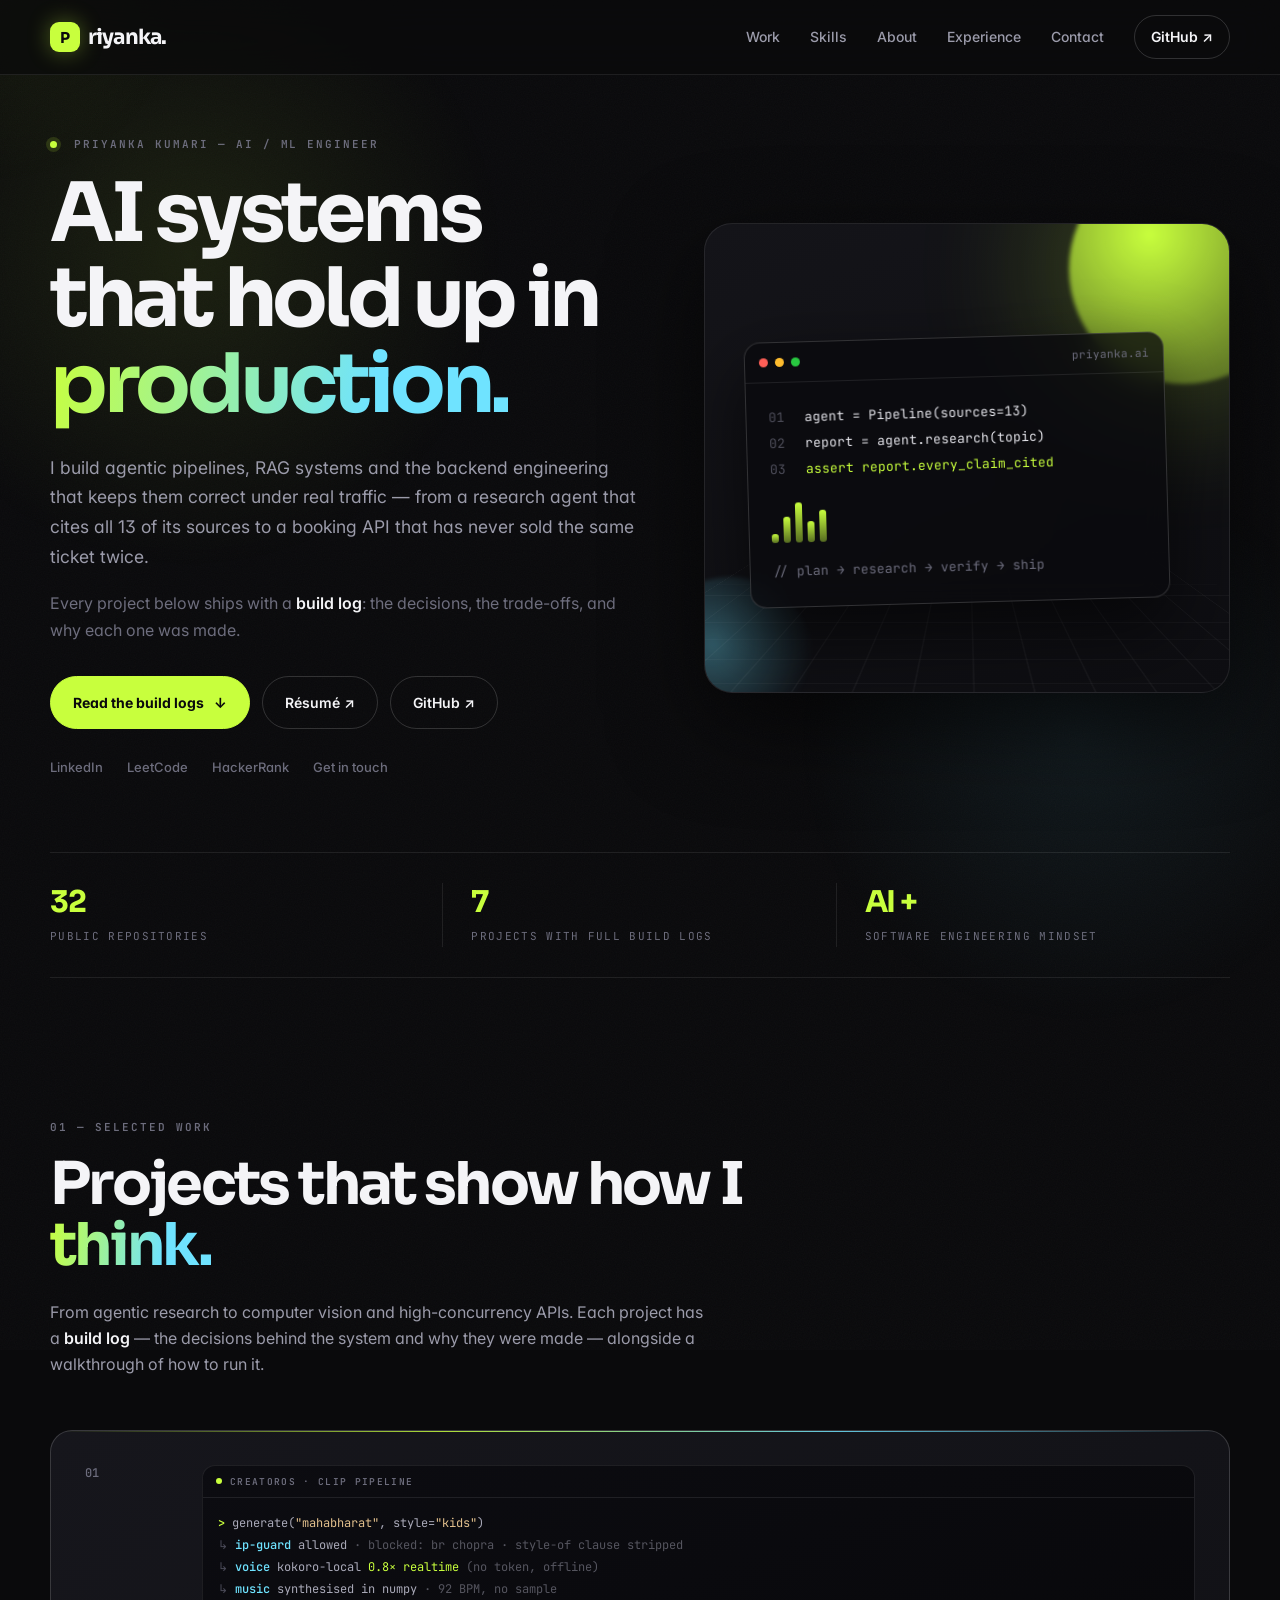
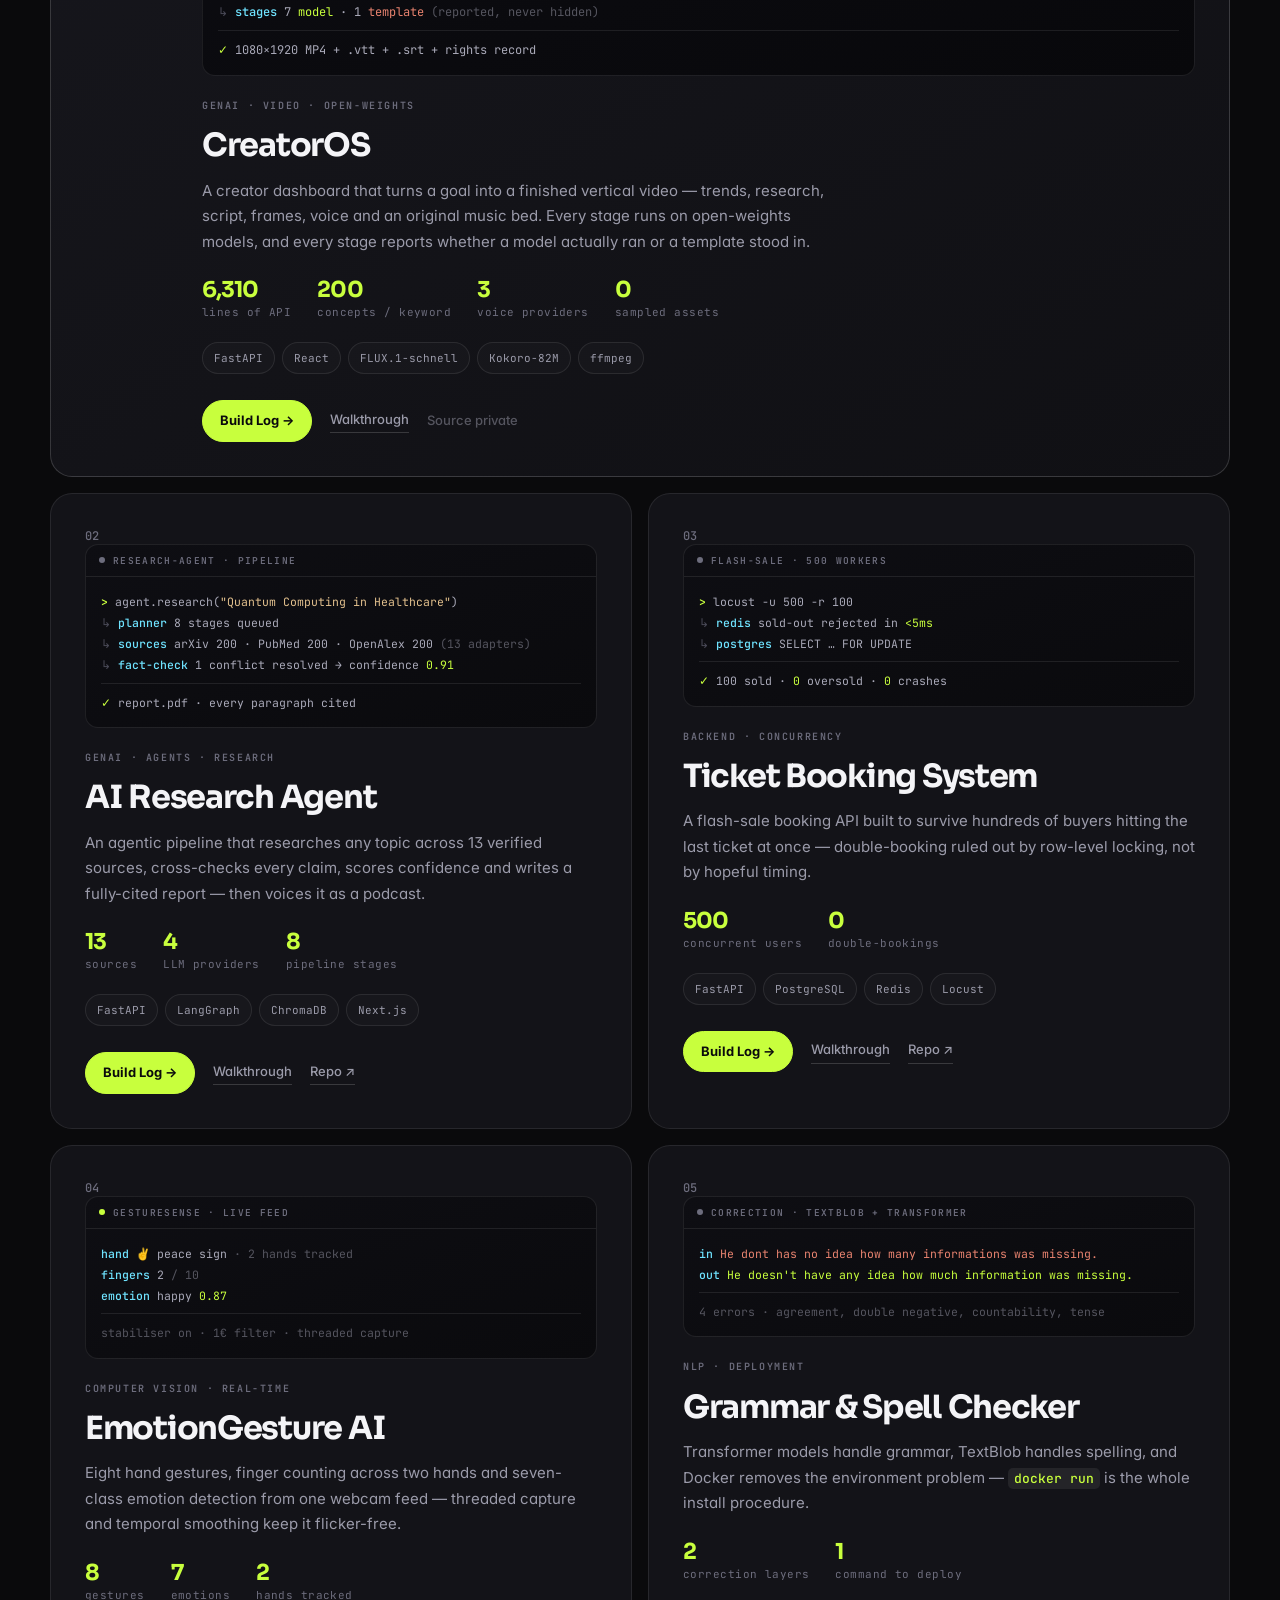
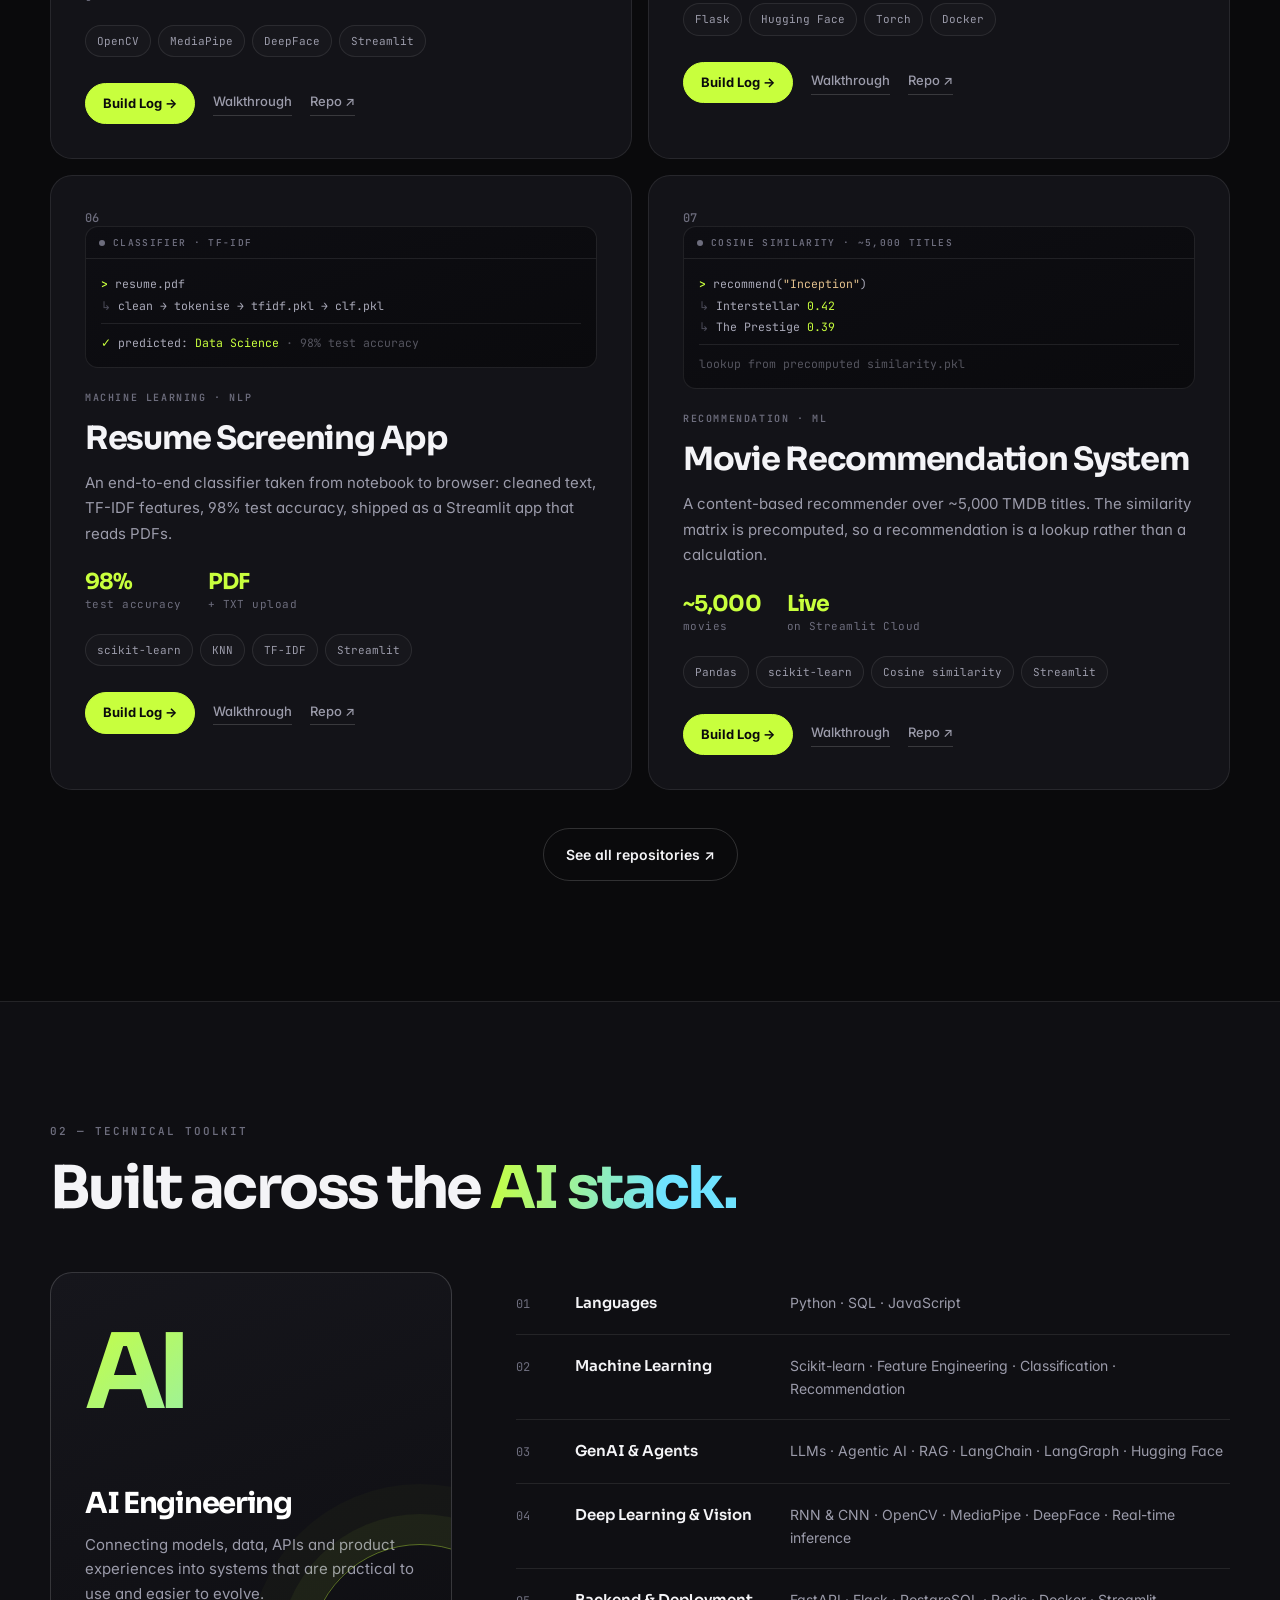
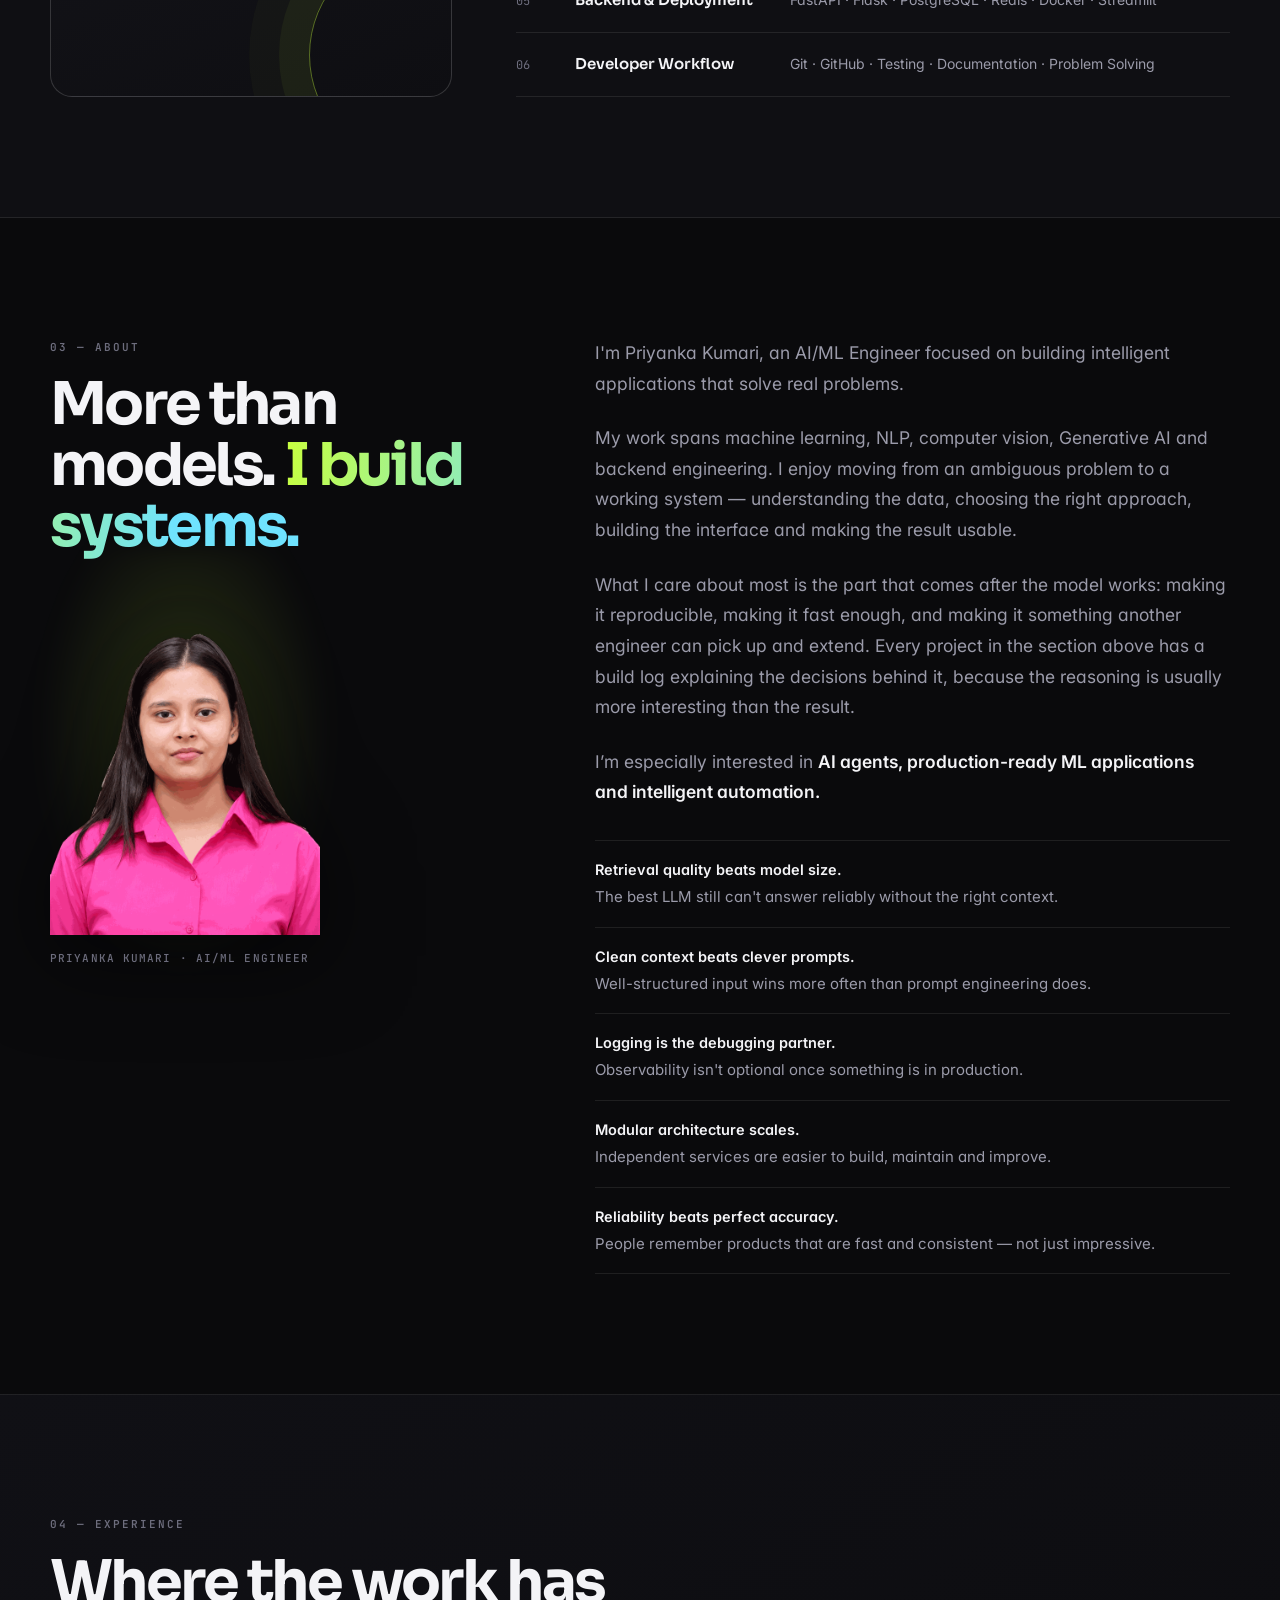
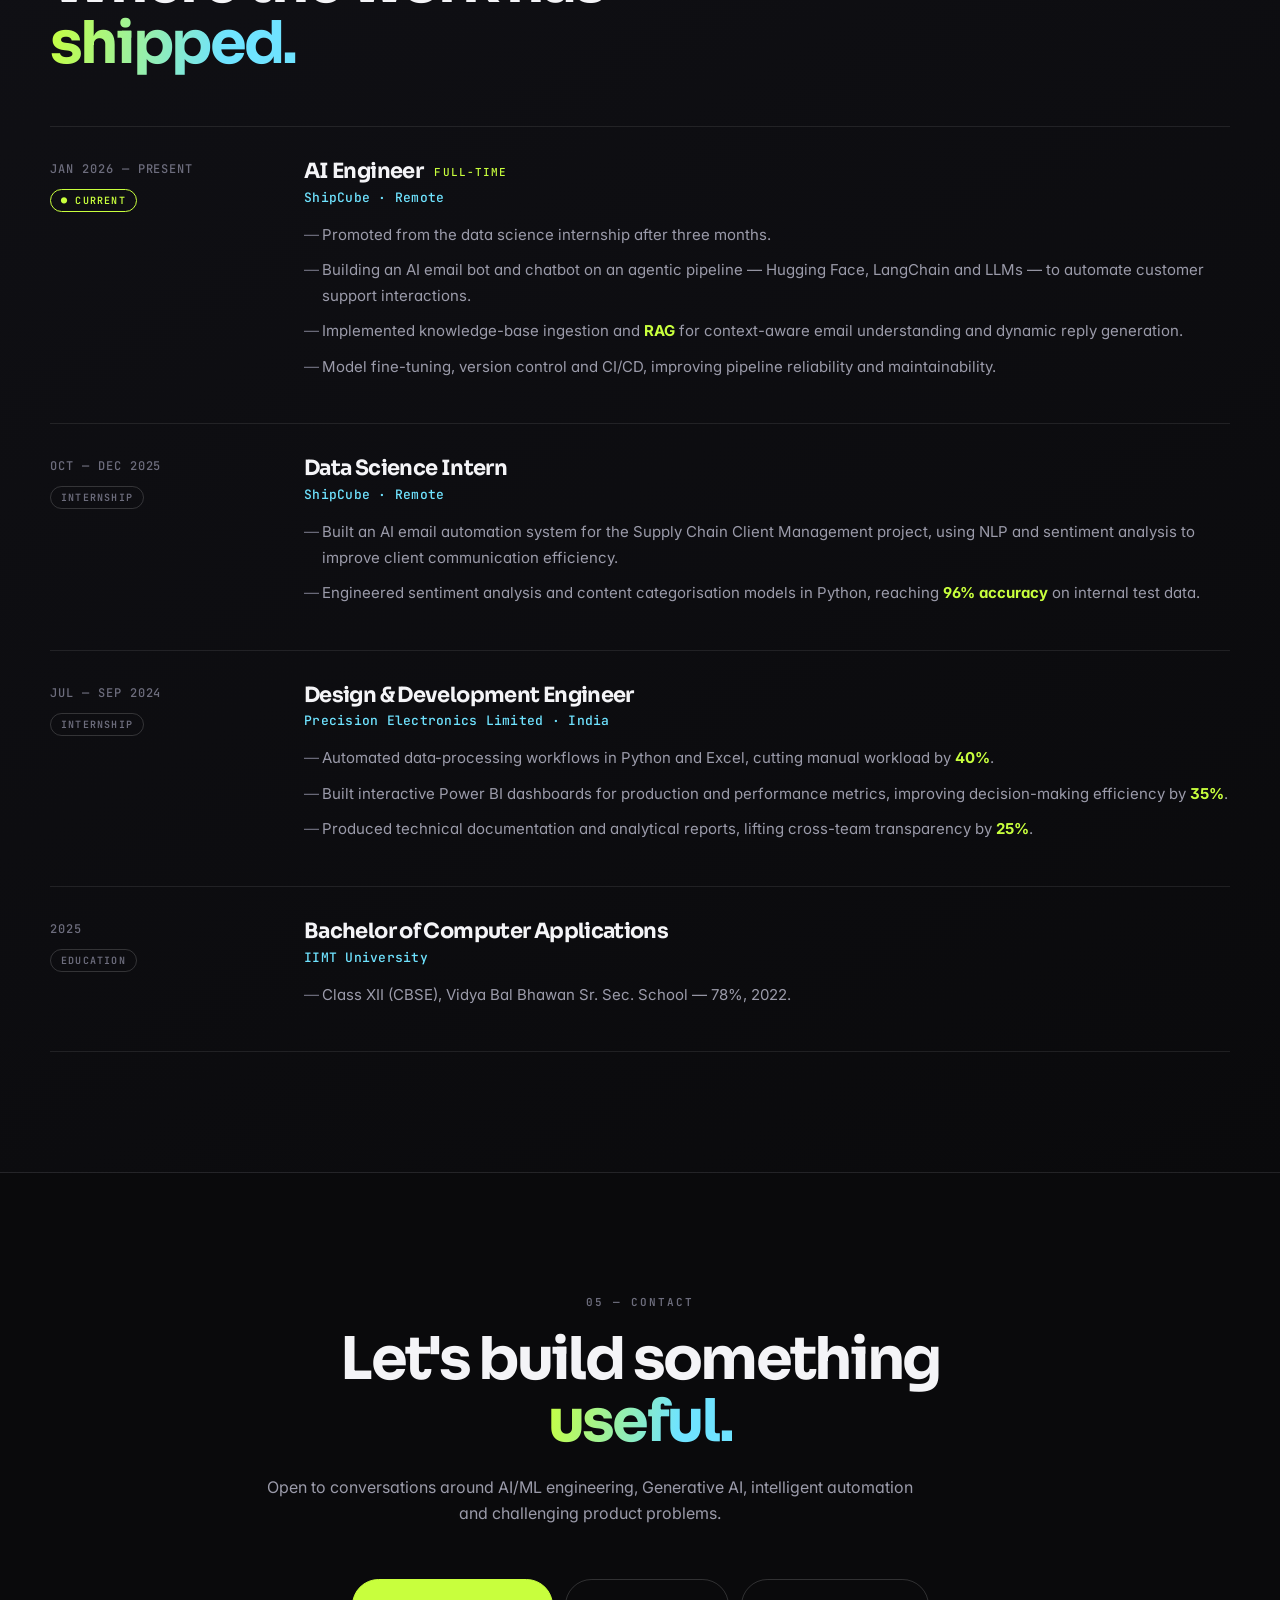
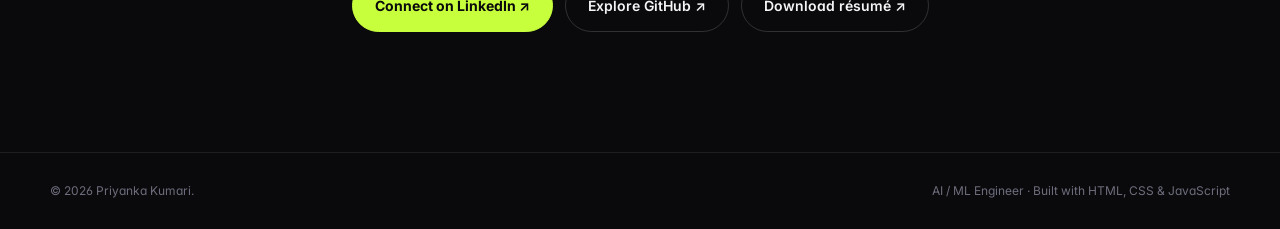
==== index.html @ c5241f04 "Replace the portrait with the higher-resolution headshot The new source is 1254x1254 against a soft " ====
<!DOCTYPE html>
<html lang="en">
<head>
  <meta charset="UTF-8">
  <meta name="viewport" content="width=device-width, initial-scale=1.0">
  <meta name="description" content="Priyanka Kumari — AI/ML Engineer building agentic AI, high-concurrency backends, computer vision and production ML systems. Build logs and walkthroughs for every project.">
  <meta name="keywords" content="Priyanka Kumari, AI ML Engineer, Machine Learning, Generative AI, Agentic AI, NLP, Computer Vision, FastAPI, Python">
  <meta name="author" content="Priyanka Kumari">
  <link rel="canonical" href="https://pinkaofc.github.io/">
  <meta property="og:title" content="Priyanka Kumari | AI/ML Engineer">
  <meta property="og:description" content="AI/ML Engineer building agentic AI, high-concurrency backends, computer vision and production ML systems.">
  <meta property="og:type" content="website">
  <meta property="og:url" content="https://pinkaofc.github.io/">
  <meta property="og:image" content="https://pinkaofc.github.io/assets/priyanka-og.jpg">
  <meta name="twitter:card" content="summary">
  <title>Priyanka Kumari | AI/ML Engineer</title>
  <link rel="icon" href="assets/favicon.svg" type="image/svg+xml">
  <meta name="theme-color" content="#0a0a0c">
  <link rel="preconnect" href="https://fonts.googleapis.com">
  <link rel="preconnect" href="https://fonts.gstatic.com" crossorigin>
  <link href="https://fonts.googleapis.com/css2?family=Inter:wght@400;500;600;700&family=JetBrains+Mono:wght@400;500;600&family=Sora:wght@500;600;700&display=swap" rel="stylesheet">
  <link rel="stylesheet" href="style.css">
</head>
<body>
  <div class="scroll-progress" aria-hidden="true"></div>
  <div class="cursor-glow" aria-hidden="true"></div>
  <a class="skip-link" href="#work">Skip to content</a>

  <header class="nav-wrap">
    <nav class="nav container" aria-label="Primary navigation">
      <a class="brand" href="#top" aria-label="Priyanka home"><span>P</span>riyanka.</a>
      <button class="menu-toggle" aria-label="Open navigation" aria-expanded="false">☰</button>
      <div class="nav-links">
        <a href="#work">Work</a>
        <a href="#skills">Skills</a>
        <a href="#about">About</a>
        <a href="#experience">Experience</a>
        <a href="#contact">Contact</a>
        <a class="nav-cta" href="https://github.com/pinkaofc" target="_blank" rel="noreferrer">GitHub ↗</a>
      </div>
    </nav>
  </header>

  <main id="top">
    <section class="hero container">
      <div class="hero-copy reveal">
        <p class="eyebrow"><span class="status-dot"></span> Priyanka Kumari — AI / ML Engineer</p>
        <h1>AI systems that hold up in <em>production.</em></h1>
        <p class="hero-text">I build agentic pipelines, RAG systems and the backend engineering that keeps them correct under real traffic — from a research agent that cites all 13 of its sources to a booking API that has never sold the same ticket twice.</p>
        <p class="hero-text hero-sub">Every project below ships with a <strong>build log</strong>: the decisions, the trade-offs, and why each one was made.</p>
        <div class="hero-actions">
          <a class="button primary" href="#work">Read the build logs <span>↓</span></a>
          <a class="button secondary" href="assets/resume.pdf" target="_blank" rel="noreferrer">Résumé ↗</a>
          <a class="button secondary" href="https://github.com/pinkaofc" target="_blank" rel="noreferrer">GitHub ↗</a>
        </div>
        <div class="quick-links">
          <a href="https://www.linkedin.com/in/priyanka-kumari-533172245/" target="_blank" rel="noreferrer">LinkedIn</a>
          <a href="https://leetcode.com/u/pinkaofc/" target="_blank" rel="noreferrer">LeetCode</a>
          <a href="https://www.hackerrank.com/profile/itspriyanka1230" target="_blank" rel="noreferrer">HackerRank</a>
          <a href="#contact">Get in touch</a>
        </div>
      </div>

      <div class="hero-visual reveal delay-1" aria-label="AI engineering visual">
        <div class="orb orb-a"></div>
        <div class="orb orb-b"></div>
        <div class="grid-plane"></div>
        <div class="terminal-card">
          <div class="terminal-top"><span></span><span></span><span></span><small>priyanka.ai</small></div>
          <div class="terminal-body">
            <p><b>01</b> agent = Pipeline(sources=13)</p>
            <p><b>02</b> report = agent.research(topic)</p>
            <p><b>03</b> <span class="accent">assert report.every_claim_cited</span></p>
            <div class="signal"><span></span><span></span><span></span><span></span><span></span></div>
            <p class="muted">// plan → research → verify → ship</p>
          </div>
        </div>
      </div>
    </section>

    <section class="proof container reveal">
      <div><strong>32</strong><span>public repositories</span></div>
      <div><strong>7</strong><span>projects with full build logs</span></div>
      <div><strong>AI +</strong><span>software engineering mindset</span></div>
    </section>

    <section id="work" class="section container">
      <div class="section-heading reveal">
        <p class="eyebrow">01 — SELECTED WORK</p>
        <h2>Projects that show how I <em>think.</em></h2>
        <p>From agentic research to computer vision and high-concurrency APIs. Each project has a <strong>build log</strong> — the decisions behind the system and why they were made — alongside a walkthrough of how to run it.</p>
      </div>

      <div class="project-grid">
        <article class="project featured reveal">
          <div class="project-number">01</div>
          <div>
            <div class="preview" aria-hidden="true">
              <div class="preview-head"><span class="pv-dot live"></span>CREATOROS · CLIP PIPELINE</div>
              <div class="preview-body">
                <p><span class="pv-cmd">&gt;</span> generate(<span class="pv-str">"mahabharat"</span>, style=<span class="pv-str">"kids"</span>)</p>
                <p><span class="pv-arrow">&#8627;</span> <span class="pv-key">ip-guard</span> allowed <span class="pv-dim">&middot; blocked: br chopra &middot; style-of clause stripped</span></p>
                <p><span class="pv-arrow">&#8627;</span> <span class="pv-key">voice</span> kokoro-local <span class="pv-ok">0.8&times; realtime</span> <span class="pv-dim">(no token, offline)</span></p>
                <p><span class="pv-arrow">&#8627;</span> <span class="pv-key">music</span> synthesised in numpy <span class="pv-dim">&middot; 92 BPM, no sample</span></p>
                <p><span class="pv-arrow">&#8627;</span> <span class="pv-key">stages</span> 7 <span class="pv-ok">model</span> &middot; 1 <span class="pv-bad">template</span> <span class="pv-dim">(reported, never hidden)</span></p>
                <p class="pv-done"><span class="pv-ok">&#10003;</span> 1080&times;1920 MP4 + .vtt + .srt + rights record</p>
              </div>
            </div>
            <p class="tag">GENAI · VIDEO · OPEN-WEIGHTS</p>
            <h3>CreatorOS</h3>
            <p>A creator dashboard that turns a goal into a finished vertical video — trends, research, script, frames, voice and an original music bed. Every stage runs on open-weights models, and every stage reports whether a model actually ran or a template stood in.</p>
            <ul class="metrics"><li><b>6,310</b> lines of API</li><li><b>200</b> concepts / keyword</li><li><b>3</b> voice providers</li><li><b>0</b> sampled assets</li></ul>
            <div class="chips"><span>FastAPI</span><span>React</span><span>FLUX.1-schnell</span><span>Kokoro-82M</span><span>ffmpeg</span></div>
            <div class="project-links">
              <a class="link-primary" href="project/creator-os.html">Build Log →</a>
              <a href="project/creator-os.html#walkthrough">Walkthrough</a>
              <span class="pv-dim" style="font-weight:500">Source private</span>
            </div>
          </div>
        </article>

        <article class="project reveal">
          <div class="project-number">02</div>
          <div class="preview" aria-hidden="true">
            <div class="preview-head"><span class="pv-dot"></span>RESEARCH-AGENT · PIPELINE</div>
            <div class="preview-body">
              <p><span class="pv-cmd">&gt;</span> agent.research(<span class="pv-str">"Quantum Computing in Healthcare"</span>)</p>
              <p><span class="pv-arrow">&#8627;</span> <span class="pv-key">planner</span> 8 stages queued</p>
              <p><span class="pv-arrow">&#8627;</span> <span class="pv-key">sources</span> arXiv 200 &middot; PubMed 200 &middot; OpenAlex 200 <span class="pv-dim">(13 adapters)</span></p>
              <p><span class="pv-arrow">&#8627;</span> <span class="pv-key">fact-check</span> 1 conflict resolved &rarr; confidence <span class="pv-ok">0.91</span></p>
              <p class="pv-done"><span class="pv-ok">&#10003;</span> report.pdf &middot; every paragraph cited</p>
            </div>
          </div>
          <p class="tag">GENAI · AGENTS · RESEARCH</p>
          <h3>AI Research Agent</h3>
          <p>An agentic pipeline that researches any topic across 13 verified sources, cross-checks every claim, scores confidence and writes a fully-cited report — then voices it as a podcast.</p>
          <ul class="metrics"><li><b>13</b> sources</li><li><b>4</b> LLM providers</li><li><b>8</b> pipeline stages</li></ul>
          <div class="chips"><span>FastAPI</span><span>LangGraph</span><span>ChromaDB</span><span>Next.js</span></div>
          <div class="project-links">
            <a class="link-primary" href="project/ai-research-agent.html">Build Log →</a>
            <a href="project/ai-research-agent.html#walkthrough">Walkthrough</a>
            <a href="https://github.com/pinkaofc/AI-Research-Agent-" target="_blank" rel="noreferrer">Repo ↗</a>
          </div>
        </article>

        <article class="project reveal">
          <div class="project-number">03</div>
          <div class="preview" aria-hidden="true">
            <div class="preview-head"><span class="pv-dot"></span>FLASH-SALE · 500 WORKERS</div>
            <div class="preview-body">
              <p><span class="pv-cmd">&gt;</span> locust -u 500 -r 100</p>
              <p><span class="pv-arrow">&#8627;</span> <span class="pv-key">redis</span> sold-out rejected in <span class="pv-ok">&lt;5ms</span></p>
              <p><span class="pv-arrow">&#8627;</span> <span class="pv-key">postgres</span> SELECT &hellip; FOR UPDATE</p>
              <p class="pv-done"><span class="pv-ok">&#10003;</span> 100 sold &middot; <span class="pv-ok">0</span> oversold &middot; <span class="pv-ok">0</span> crashes</p>
            </div>
          </div>
          <p class="tag">BACKEND · CONCURRENCY</p>
          <h3>Ticket Booking System</h3>
          <p>A flash-sale booking API built to survive hundreds of buyers hitting the last ticket at once — double-booking ruled out by row-level locking, not by hopeful timing.</p>
          <ul class="metrics"><li><b>500</b> concurrent users</li><li><b>0</b> double-bookings</li></ul>
          <div class="chips"><span>FastAPI</span><span>PostgreSQL</span><span>Redis</span><span>Locust</span></div>
          <div class="project-links">
            <a class="link-primary" href="project/ticket-booking-system.html">Build Log →</a>
            <a href="project/ticket-booking-system.html#walkthrough">Walkthrough</a>
            <a href="https://github.com/pinkaofc/Ticket-Booking-System" target="_blank" rel="noreferrer">Repo ↗</a>
          </div>
        </article>

        <article class="project reveal">
          <div class="project-number">04</div>
          <div class="preview" aria-hidden="true">
            <div class="preview-head"><span class="pv-dot live"></span>GESTURESENSE · LIVE FEED</div>
            <div class="preview-body">
              <p><span class="pv-key">hand</span> &#9996; peace sign <span class="pv-dim">&middot; 2 hands tracked</span></p>
              <p><span class="pv-key">fingers</span> 2 <span class="pv-dim">/ 10</span></p>
              <p><span class="pv-key">emotion</span> happy <span class="pv-ok">0.87</span></p>
              <p class="pv-done"><span class="pv-dim">stabiliser on &middot; 1&euro; filter &middot; threaded capture</span></p>
            </div>
          </div>
          <p class="tag">COMPUTER VISION · REAL-TIME</p>
          <h3>EmotionGesture AI</h3>
          <p>Eight hand gestures, finger counting across two hands and seven-class emotion detection from one webcam feed — threaded capture and temporal smoothing keep it flicker-free.</p>
          <ul class="metrics"><li><b>8</b> gestures</li><li><b>7</b> emotions</li><li><b>2</b> hands tracked</li></ul>
          <div class="chips"><span>OpenCV</span><span>MediaPipe</span><span>DeepFace</span><span>Streamlit</span></div>
          <div class="project-links">
            <a class="link-primary" href="project/emotiongesture-ai.html">Build Log →</a>
            <a href="project/emotiongesture-ai.html#walkthrough">Walkthrough</a>
            <a href="https://github.com/pinkaofc/EmotionGesture-AI" target="_blank" rel="noreferrer">Repo ↗</a>
          </div>
        </article>

        <article class="project reveal">
          <div class="project-number">05</div>
          <div class="preview" aria-hidden="true">
            <div class="preview-head"><span class="pv-dot"></span>CORRECTION · TEXTBLOB + TRANSFORMER</div>
            <div class="preview-body">
              <p><span class="pv-key">in</span> <span class="pv-bad">He dont has no idea how many informations was missing.</span></p>
              <p><span class="pv-key">out</span> <span class="pv-ok">He doesn't have any idea how much information was missing.</span></p>
              <p class="pv-done"><span class="pv-dim">4 errors &middot; agreement, double negative, countability, tense</span></p>
            </div>
          </div>
          <p class="tag">NLP · DEPLOYMENT</p>
          <h3>Grammar &amp; Spell Checker</h3>
          <p>Transformer models handle grammar, TextBlob handles spelling, and Docker removes the environment problem — <code>docker run</code> is the whole install procedure.</p>
          <ul class="metrics"><li><b>2</b> correction layers</li><li><b>1</b> command to deploy</li></ul>
          <div class="chips"><span>Flask</span><span>Hugging Face</span><span>Torch</span><span>Docker</span></div>
          <div class="project-links">
            <a class="link-primary" href="project/grammar-spell-checker.html">Build Log →</a>
            <a href="project/grammar-spell-checker.html#walkthrough">Walkthrough</a>
            <a href="https://github.com/pinkaofc/Grammar-Spell-Checker-NLP-App" target="_blank" rel="noreferrer">Repo ↗</a>
          </div>
        </article>

        <article class="project reveal">
          <div class="project-number">06</div>
          <div class="preview" aria-hidden="true">
            <div class="preview-head"><span class="pv-dot"></span>CLASSIFIER · TF-IDF</div>
            <div class="preview-body">
              <p><span class="pv-cmd">&gt;</span> resume.pdf</p>
              <p><span class="pv-arrow">&#8627;</span> clean &rarr; tokenise &rarr; tfidf.pkl &rarr; clf.pkl</p>
              <p class="pv-done"><span class="pv-ok">&#10003;</span> predicted: <span class="pv-ok">Data Science</span> <span class="pv-dim">&middot; 98% test accuracy</span></p>
            </div>
          </div>
          <p class="tag">MACHINE LEARNING · NLP</p>
          <h3>Resume Screening App</h3>
          <p>An end-to-end classifier taken from notebook to browser: cleaned text, TF-IDF features, 98% test accuracy, shipped as a Streamlit app that reads PDFs.</p>
          <ul class="metrics"><li><b>98%</b> test accuracy</li><li><b>PDF</b> + TXT upload</li></ul>
          <div class="chips"><span>scikit-learn</span><span>KNN</span><span>TF-IDF</span><span>Streamlit</span></div>
          <div class="project-links">
            <a class="link-primary" href="project/resume-screening-app.html">Build Log →</a>
            <a href="project/resume-screening-app.html#walkthrough">Walkthrough</a>
            <a href="https://github.com/pinkaofc/Resume-Screening-App" target="_blank" rel="noreferrer">Repo ↗</a>
          </div>
        </article>

        <article class="project reveal">
          <div class="project-number">07</div>
          <div class="preview" aria-hidden="true">
            <div class="preview-head"><span class="pv-dot"></span>COSINE SIMILARITY · ~5,000 TITLES</div>
            <div class="preview-body">
              <p><span class="pv-cmd">&gt;</span> recommend(<span class="pv-str">"Inception"</span>)</p>
              <p><span class="pv-arrow">&#8627;</span> Interstellar <span class="pv-ok">0.42</span></p>
              <p><span class="pv-arrow">&#8627;</span> The Prestige <span class="pv-ok">0.39</span></p>
              <p class="pv-done"><span class="pv-dim">lookup from precomputed similarity.pkl</span></p>
            </div>
          </div>
          <p class="tag">RECOMMENDATION · ML</p>
          <h3>Movie Recommendation System</h3>
          <p>A content-based recommender over ~5,000 TMDB titles. The similarity matrix is precomputed, so a recommendation is a lookup rather than a calculation.</p>
          <ul class="metrics"><li><b>~5,000</b> movies</li><li><b>Live</b> on Streamlit Cloud</li></ul>
          <div class="chips"><span>Pandas</span><span>scikit-learn</span><span>Cosine similarity</span><span>Streamlit</span></div>
          <div class="project-links">
            <a class="link-primary" href="project/movie-recommendation-system.html">Build Log →</a>
            <a href="project/movie-recommendation-system.html#walkthrough">Walkthrough</a>
            <a href="https://github.com/pinkaofc/movie-recommendation-system" target="_blank" rel="noreferrer">Repo ↗</a>
          </div>
        </article>
      </div>

      <div class="center-action reveal">
        <a class="button secondary" href="https://github.com/pinkaofc?tab=repositories" target="_blank" rel="noreferrer">See all repositories ↗</a>
      </div>
    </section>

    <section id="skills" class="section alt">
      <div class="container">
        <div class="section-heading reveal">
          <p class="eyebrow">02 — TECHNICAL TOOLKIT</p>
          <h2>Built across the <em>AI stack.</em></h2>
        </div>
        <div class="skills-layout">
          <div class="skill-feature reveal">
            <span class="big-symbol">AI</span>
            <h3>AI Engineering</h3>
            <p>Connecting models, data, APIs and product experiences into systems that are practical to use and easier to evolve.</p>
          </div>
          <div class="skill-list reveal">
            <div><span>01</span><b>Languages</b><p>Python · SQL · JavaScript</p></div>
            <div><span>02</span><b>Machine Learning</b><p>Scikit-learn · Feature Engineering · Classification · Recommendation</p></div>
            <div><span>03</span><b>GenAI &amp; Agents</b><p>LLMs · Agentic AI · RAG · LangChain · LangGraph · Hugging Face</p></div>
            <div><span>04</span><b>Deep Learning &amp; Vision</b><p>RNN &amp; CNN · OpenCV · MediaPipe · DeepFace · Real-time inference</p></div>
            <div><span>05</span><b>Backend &amp; Deployment</b><p>FastAPI · Flask · PostgreSQL · Redis · Docker · Streamlit</p></div>
            <div><span>06</span><b>Developer Workflow</b><p>Git · GitHub · Testing · Documentation · Problem Solving</p></div>
          </div>
        </div>
      </div>
    </section>

    <section id="about" class="section container">
      <div class="about-grid">
        <div class="section-heading reveal">
          <p class="eyebrow">03 — ABOUT</p>
          <h2>More than models. <em>I build systems.</em></h2>
          <figure class="portrait reveal">
            <img src="assets/priyanka.png" alt="Priyanka Kumari, AI/ML Engineer" width="640" height="800" loading="lazy" decoding="async">
            <figcaption>Priyanka Kumari · AI/ML Engineer</figcaption>
          </figure>
        </div>
        <div class="about-copy reveal">
          <p>I'm Priyanka Kumari, an AI/ML Engineer focused on building intelligent applications that solve real problems.</p>
          <p>My work spans machine learning, NLP, computer vision, Generative AI and backend engineering. I enjoy moving from an ambiguous problem to a working system — understanding the data, choosing the right approach, building the interface and making the result usable.</p>
          <p>What I care about most is the part that comes after the model works: making it reproducible, making it fast enough, and making it something another engineer can pick up and extend. Every project in the section above has a build log explaining the decisions behind it, because the reasoning is usually more interesting than the result.</p>
          <p>I’m especially interested in <strong>AI agents, production-ready ML applications and intelligent automation.</strong></p>
          <ul class="principles">
            <li><b>Retrieval quality beats model size.</b> The best LLM still can't answer reliably without the right context.</li>
            <li><b>Clean context beats clever prompts.</b> Well-structured input wins more often than prompt engineering does.</li>
            <li><b>Logging is the debugging partner.</b> Observability isn't optional once something is in production.</li>
            <li><b>Modular architecture scales.</b> Independent services are easier to build, maintain and improve.</li>
            <li><b>Reliability beats perfect accuracy.</b> People remember products that are fast and consistent — not just impressive.</li>
          </ul>
        </div>
      </div>
    </section>

    <section id="experience" class="section dark-section">
      <div class="container">
        <div class="section-heading reveal">
          <p class="eyebrow">04 — EXPERIENCE</p>
          <h2>Where the work has <em>shipped.</em></h2>
        </div>

        <ol class="timeline">
          <li class="reveal">
            <div class="tl-when">
              <span class="tl-dates">Jan 2026 — Present</span>
              <span class="live-badge">● Current</span>
            </div>
            <div class="tl-what">
              <h3>AI Engineer <span class="tl-type">Full-time</span></h3>
              <p class="tl-org">ShipCube · Remote</p>
              <ul>
                <li>Promoted from the data science internship after three months.</li>
                <li>Building an AI email bot and chatbot on an agentic pipeline — Hugging Face, LangChain and LLMs — to automate customer support interactions.</li>
                <li>Implemented knowledge-base ingestion and <strong>RAG</strong> for context-aware email understanding and dynamic reply generation.</li>
                <li>Model fine-tuning, version control and CI/CD, improving pipeline reliability and maintainability.</li>
              </ul>
            </div>
          </li>

          <li class="reveal">
            <div class="tl-when">
              <span class="tl-dates">Oct — Dec 2025</span>
              <span class="tl-type-pill">Internship</span>
            </div>
            <div class="tl-what">
              <h3>Data Science Intern</h3>
              <p class="tl-org">ShipCube · Remote</p>
              <ul>
                <li>Built an AI email automation system for the Supply Chain Client Management project, using NLP and sentiment analysis to improve client communication efficiency.</li>
                <li>Engineered sentiment analysis and content categorisation models in Python, reaching <strong>96% accuracy</strong> on internal test data.</li>
              </ul>
            </div>
          </li>

          <li class="reveal">
            <div class="tl-when">
              <span class="tl-dates">Jul — Sep 2024</span>
              <span class="tl-type-pill">Internship</span>
            </div>
            <div class="tl-what">
              <h3>Design &amp; Development Engineer</h3>
              <p class="tl-org">Precision Electronics Limited · India</p>
              <ul>
                <li>Automated data-processing workflows in Python and Excel, cutting manual workload by <strong>40%</strong>.</li>
                <li>Built interactive Power BI dashboards for production and performance metrics, improving decision-making efficiency by <strong>35%</strong>.</li>
                <li>Produced technical documentation and analytical reports, lifting cross-team transparency by <strong>25%</strong>.</li>
              </ul>
            </div>
          </li>

          <li class="reveal">
            <div class="tl-when">
              <span class="tl-dates">2025</span>
              <span class="tl-type-pill">Education</span>
            </div>
            <div class="tl-what">
              <h3>Bachelor of Computer Applications</h3>
              <p class="tl-org">IIMT University</p>
              <ul>
                <li>Class XII (CBSE), Vidya Bal Bhawan Sr. Sec. School — 78%, 2022.</li>
              </ul>
            </div>
          </li>
      </div>
    </section>

    <section id="contact" class="section container contact-section">
      <div class="section-heading reveal">
        <p class="eyebrow">05 — CONTACT</p>
        <h2>Let's build something <em>useful.</em></h2>
        <p>Open to conversations around AI/ML engineering, Generative AI, intelligent automation and challenging product problems.</p>
      </div>
      <div class="contact-actions reveal">
        <a class="button primary" href="https://www.linkedin.com/in/priyanka-kumari-533172245/" target="_blank" rel="noreferrer">Connect on LinkedIn ↗</a>
        <a class="button secondary" href="https://github.com/pinkaofc" target="_blank" rel="noreferrer">Explore GitHub ↗</a>
        <a class="button secondary" href="assets/resume.pdf" target="_blank" rel="noreferrer">Download résumé ↗</a>
      </div>
    </section>
  </main>

  <footer class="footer">
    <div class="container">
      <span>© <span id="year"></span> Priyanka Kumari.</span>
      <span>AI / ML Engineer · Built with HTML, CSS &amp; JavaScript</span>
    </div>
  </footer>

  <script type="application/ld+json">
  {
    "@context": "https://schema.org",
    "@type": "Person",
    "name": "Priyanka Kumari",
    "jobTitle": "AI/ML Engineer",
    "url": "https://pinkaofc.github.io/",
    "image": "https://pinkaofc.github.io/assets/priyanka-og.jpg",
    "sameAs": [
      "https://github.com/pinkaofc",
      "https://www.linkedin.com/in/priyanka-kumari-533172245/",
      "https://leetcode.com/u/pinkaofc/",
      "https://www.hackerrank.com/profile/itspriyanka1230"
    ],
    "knowsAbout": ["Machine Learning","Generative AI","Agentic AI","Natural Language Processing","Computer Vision","Python","FastAPI","Backend Engineering"]
  }
  </script>

  <script src="script.js"></script>
</body>
</html>
---- style.css ----
/* ═══ Tokens ═══════════════════════════════════════════════════════════ */
:root{
  --bg:#0a0a0c; --bg-alt:#0f0f13; --surface:#131318; --surface-2:#17171d;
  --ink:#f4f4f7; --muted:#9b9baa; --dim:#6d6d7d;
  --line:rgba(255,255,255,.085); --line-2:rgba(255,255,255,.16);
  --accent:#c8ff3d; --accent-2:#6fe3ff; --accent-dim:rgba(200,255,61,.13);
  --max:1180px; --radius:22px;
  --display:"Sora",ui-sans-serif,system-ui,sans-serif;
  --body:"Inter",ui-sans-serif,system-ui,-apple-system,sans-serif;
  --mono:"JetBrains Mono",ui-monospace,SFMono-Regular,Menlo,monospace;
}

*{box-sizing:border-box}
html{scroll-behavior:smooth;-webkit-text-size-adjust:100%}
body{
  margin:0;background:var(--bg);color:var(--ink);
  font-family:var(--body);font-size:16px;line-height:1.65;
  font-feature-settings:"cv11","ss01";
  -webkit-font-smoothing:antialiased;text-rendering:optimizeLegibility;
  overflow-x:hidden;
}

/* Film grain — keeps large dark areas from banding */
body::before{
  content:"";position:fixed;inset:-50%;z-index:0;pointer-events:none;opacity:.032;
  background-image:url("data:image/svg+xml,%3Csvg xmlns='http://www.w3.org/2000/svg' width='160' height='160'%3E%3Cfilter id='n'%3E%3CfeTurbulence type='fractalNoise' baseFrequency='.85' numOctaves='3'/%3E%3C/filter%3E%3Crect width='100%25' height='100%25' filter='url(%23n)'/%3E%3C/svg%3E");
}
main,header,footer{position:relative;z-index:1}

a{color:inherit;text-decoration:none}
img{max-width:100%}
.container{width:min(var(--max),calc(100% - 48px));margin:auto}
::selection{background:var(--accent);color:#0a0a0c}

:focus-visible{outline:2px solid var(--accent);outline-offset:3px;border-radius:4px}

/* ═══ Scroll progress ══════════════════════════════════════════════════ */
.scroll-progress{
  position:fixed;top:0;left:0;height:2px;width:100%;z-index:100;transform-origin:0 50%;
  transform:scaleX(0);background:linear-gradient(90deg,var(--accent),var(--accent-2));
}

/* ═══ Nav ══════════════════════════════════════════════════════════════ */
.nav-wrap{
  position:sticky;top:0;z-index:50;background:rgba(10,10,12,.72);
  backdrop-filter:blur(20px) saturate(140%);border-bottom:1px solid var(--line);
}
.nav{height:74px;display:flex;align-items:center;justify-content:space-between}
.brand{font:700 21px var(--display);letter-spacing:-.04em;display:flex;align-items:center;gap:8px}
.brand span{
  display:inline-grid;place-items:center;background:var(--accent);color:#0a0a0c;
  width:30px;height:30px;border-radius:9px;font-size:15px;font-weight:700;
  box-shadow:0 0 22px rgba(200,255,61,.35);
}
.nav-links{display:flex;align-items:center;gap:30px;font-size:14px;font-weight:500}
.nav-links a:not(.nav-cta){color:var(--muted);transition:color .2s}
.nav-links a:not(.nav-cta):hover{color:var(--ink)}
.nav-cta{
  padding:9px 16px;border:1px solid var(--line-2);border-radius:999px;font-weight:600;
  transition:border-color .25s,background .25s,color .25s;
}
.nav-cta:hover{border-color:var(--accent);background:var(--accent-dim);color:var(--accent)}
.menu-toggle{display:none;border:0;background:none;font-size:24px;color:var(--ink);cursor:pointer}

/* ═══ Type ═════════════════════════════════════════════════════════════ */
h1,h2,h3{font-family:var(--display);letter-spacing:-.045em;line-height:1.04;margin:0;font-weight:700}
h1{font-size:clamp(46px,6.4vw,84px);max-width:15ch;letter-spacing:-.052em}
h1 em,h2 em{
  font-style:normal;
  background:linear-gradient(100deg,var(--accent) 0%,var(--accent-2) 70%);
  -webkit-background-clip:text;background-clip:text;color:transparent;
}
.eyebrow{
  font-size:11px;font-weight:600;letter-spacing:.18em;color:var(--dim);
  margin:0 0 18px;font-family:var(--mono);text-transform:uppercase;
}
.status-dot{
  display:inline-block;width:7px;height:7px;background:var(--accent);border-radius:50%;
  margin-right:8px;box-shadow:0 0 0 4px rgba(200,255,61,.14);animation:breathe 2.6s ease-in-out infinite;
}
@keyframes breathe{50%{box-shadow:0 0 0 8px rgba(200,255,61,.05)}}

/* ═══ Buttons ══════════════════════════════════════════════════════════ */
.hero-actions,.contact-actions{display:flex;gap:12px;flex-wrap:wrap}
.button{
  display:inline-flex;align-items:center;justify-content:center;gap:10px;
  border-radius:999px;padding:14px 22px;font-weight:600;font-size:14px;
  border:1px solid var(--line-2);transition:transform .25s,background .25s,color .25s,border-color .25s,box-shadow .25s;
}
.button:hover{transform:translateY(-2px)}
.button.primary{background:var(--accent);color:#0a0a0c;border-color:var(--accent);font-weight:700}
.button.primary:hover{box-shadow:0 10px 34px rgba(200,255,61,.28)}
.button.secondary{background:transparent;color:var(--ink)}
.button.secondary:hover{border-color:var(--accent);color:var(--accent);background:var(--accent-dim)}

/* ═══ Hero ═════════════════════════════════════════════════════════════ */
.hero{
  min-height:660px;display:grid;grid-template-columns:1.06fr .94fr;align-items:center;
  gap:60px;padding-top:60px;padding-bottom:70px;position:relative;
}
.hero::before{
  content:"";position:absolute;top:-180px;left:-220px;width:720px;height:720px;
  background:radial-gradient(circle,rgba(200,255,61,.09),transparent 62%);
  pointer-events:none;z-index:-1;
}
.hero::after{
  content:"";position:absolute;bottom:-200px;right:-160px;width:620px;height:620px;
  background:radial-gradient(circle,rgba(111,227,255,.07),transparent 65%);
  pointer-events:none;z-index:-1;
}
.hero-text{font-size:17.5px;color:var(--muted);max-width:60ch;margin:26px 0 32px;line-height:1.7}
.hero-text strong{color:var(--ink);font-weight:600}
.quick-links{display:flex;gap:24px;margin-top:28px;font-size:13px;font-weight:500;flex-wrap:wrap}
.quick-links a{
  color:var(--dim);border-bottom:1px solid transparent;padding-bottom:2px;transition:color .2s,border-color .2s;
}
.quick-links a:hover{color:var(--accent);border-color:var(--accent)}

/* ═══ Hero visual ══════════════════════════════════════════════════════ */
.hero-visual{
  height:470px;position:relative;overflow:hidden;border-radius:28px;
  background:linear-gradient(160deg,#141419,#0d0d11);
  border:1px solid var(--line);box-shadow:0 30px 90px rgba(0,0,0,.55);
}
.grid-plane{
  position:absolute;inset:0;
  background-image:linear-gradient(rgba(255,255,255,.055) 1px,transparent 1px),
                   linear-gradient(90deg,rgba(255,255,255,.055) 1px,transparent 1px);
  background-size:38px 38px;
  transform:perspective(500px) rotateX(62deg) scale(1.6);transform-origin:center bottom;opacity:.7;
}
.orb{position:absolute;border-radius:50%;filter:blur(2px)}
.orb-a{
  width:230px;height:230px;right:-70px;top:-70px;
  background:radial-gradient(circle at 35% 35%,var(--accent),rgba(200,255,61,.25));
  box-shadow:0 0 130px 30px rgba(200,255,61,.2);animation:float 9s ease-in-out infinite;
}
.orb-b{
  width:170px;height:170px;left:-60px;bottom:-55px;
  background:radial-gradient(circle at 40% 40%,var(--accent-2),transparent 70%);
  opacity:.35;animation:float 11s ease-in-out infinite reverse;
}
@keyframes float{50%{transform:translateY(-18px)}}
.terminal-card{
  position:absolute;width:min(84%,420px);left:8%;top:24%;
  background:rgba(10,10,13,.78);border:1px solid var(--line-2);border-radius:16px;
  box-shadow:0 30px 70px rgba(0,0,0,.6);backdrop-filter:blur(14px);transform:rotate(-1.6deg);
}
.terminal-top{
  height:40px;display:flex;align-items:center;gap:7px;padding:0 14px;
  border-bottom:1px solid var(--line);
}
.terminal-top span{width:9px;height:9px;border-radius:50%;background:#35353e}
.terminal-top span:first-child{background:#ff5f57}
.terminal-top span:nth-child(2){background:#febc2e}
.terminal-top span:nth-child(3){background:#28c840}
.terminal-top small{margin-left:auto;color:var(--dim);font:11px var(--mono)}
.terminal-body{padding:22px;color:#e6e6ec;font:13px/2 var(--mono)}
.terminal-body p{margin:0}
.terminal-body b{color:#4e4e5a;font-weight:400;margin-right:12px}
.accent{color:var(--accent)}
.muted{color:var(--dim)}
.signal{height:44px;display:flex;align-items:flex-end;gap:5px;margin:16px 0}
.signal span{width:7px;background:linear-gradient(180deg,var(--accent),rgba(200,255,61,.4));border-radius:3px;animation:pulse 1.2s infinite ease-in-out}
.signal span:nth-child(1){height:20%;animation-delay:.1s}
.signal span:nth-child(2){height:60%;animation-delay:.2s}
.signal span:nth-child(3){height:90%;animation-delay:.3s}
.signal span:nth-child(4){height:48%;animation-delay:.4s}
.signal span:nth-child(5){height:72%;animation-delay:.5s}
@keyframes pulse{50%{opacity:.35;transform:scaleY(.55)}}

/* ═══ Proof strip ══════════════════════════════════════════════════════ */
.proof{
  border-top:1px solid var(--line);border-bottom:1px solid var(--line);
  display:grid;grid-template-columns:repeat(3,1fr);padding:30px 0;margin-bottom:20px;
}
.proof div{padding:0 28px;border-right:1px solid var(--line)}
.proof div:first-child{padding-left:0}
.proof div:last-child{border:0}
.proof strong{display:block;font:700 30px var(--display);letter-spacing:-.04em;color:var(--accent)}
.proof span{color:var(--dim);font-size:11px;text-transform:uppercase;letter-spacing:.12em;font-family:var(--mono)}

/* ═══ Sections ═════════════════════════════════════════════════════════ */
.section{padding:120px 0}
.section-heading{max-width:760px;margin-bottom:52px}
.section-heading h2{font-size:clamp(36px,4.6vw,60px)}
.section-heading>p:last-child{color:var(--muted);font-size:16px;max-width:66ch;margin-top:22px}
.section-heading>p:last-child strong{color:var(--ink);font-weight:600}
.alt{background:var(--bg-alt);border-top:1px solid var(--line);border-bottom:1px solid var(--line)}

/* ═══ Project cards ════════════════════════════════════════════════════ */
.project-grid{display:grid;grid-template-columns:repeat(2,1fr);gap:16px}
.project{
  background:var(--surface);border:1px solid var(--line);border-radius:var(--radius);
  padding:34px;min-height:380px;position:relative;overflow:hidden;
  transition:transform .35s cubic-bezier(.2,.7,.3,1),border-color .35s,box-shadow .35s;
}
.project::after{
  content:"";position:absolute;inset:0;border-radius:var(--radius);pointer-events:none;
  background:radial-gradient(400px circle at 50% 0%,rgba(200,255,61,.07),transparent 70%);
  opacity:0;transition:opacity .35s;
}
.project:hover{transform:translateY(-6px);border-color:var(--line-2);box-shadow:0 22px 60px rgba(0,0,0,.5)}
.project:hover::after{opacity:1}
.project.featured{
  grid-column:span 2;min-height:0;display:grid;grid-template-columns:92px 1fr;gap:25px;
  background:linear-gradient(150deg,#16161c,#101014);border-color:var(--line-2);
}
.project.featured::before{
  content:"";position:absolute;top:0;left:0;right:0;height:1px;
  background:linear-gradient(90deg,transparent,var(--accent),var(--accent-2),transparent);
  opacity:.85;
}
.project-number{font:500 12px var(--mono);color:var(--dim)}
.tag{font-size:10px;letter-spacing:.16em;font-weight:600;color:var(--dim);margin:0 0 15px;font-family:var(--mono)}
.project h3{font-size:clamp(26px,2.6vw,32px);margin-bottom:14px;letter-spacing:-.04em}
.project>p:not(.tag),.featured>div:nth-child(2)>p:not(.tag){color:var(--muted);max-width:70ch;font-size:15px;line-height:1.7}
.chips{display:flex;flex-wrap:wrap;gap:7px;margin:22px 0}
.chips span{
  font-size:11px;border:1px solid var(--line);border-radius:999px;padding:6px 11px;
  color:var(--muted);font-family:var(--mono);background:rgba(255,255,255,.02);
}
.center-action{text-align:center;margin-top:38px}

.metrics{list-style:none;display:flex;flex-wrap:wrap;gap:26px;margin:22px 0 0;padding:0}
.metrics li{font-size:11px;color:var(--dim);line-height:1.35;font-family:var(--mono);letter-spacing:.04em}
.metrics b{display:block;font:700 22px var(--display);letter-spacing:-.04em;color:var(--accent);margin-bottom:2px}

.project-links{display:flex;flex-wrap:wrap;align-items:center;gap:18px;margin-top:26px;font-size:13px;font-weight:500}
.project-links a{color:var(--muted);border-bottom:1px solid var(--line-2);padding-bottom:2px;transition:color .2s,border-color .2s}
.project-links a:hover{color:var(--accent);border-color:var(--accent)}
.project-links .link-primary{
  color:#0a0a0c;background:var(--accent);border:1px solid var(--accent);border-bottom-color:var(--accent);
  border-radius:999px;padding:9px 17px;font-weight:700;
  transition:box-shadow .25s,transform .25s;
}
.project-links .link-primary:hover{color:#0a0a0c;box-shadow:0 8px 26px rgba(200,255,61,.3);transform:translateY(-2px)}
.project p code,.case-body code{
  font:500 13px var(--mono);background:rgba(255,255,255,.07);border-radius:5px;
  padding:2px 6px;color:var(--accent);
}
.live-badge{
  display:inline-flex;align-items:center;gap:6px;font:600 10px var(--mono);letter-spacing:.12em;
  color:var(--accent);border:1px solid var(--accent);border-radius:999px;padding:4px 10px;
  text-transform:uppercase;
}

/* ═══ Skills ═══════════════════════════════════════════════════════════ */
.skills-layout{display:grid;grid-template-columns:.72fr 1.28fr;gap:64px}
.skill-feature{
  padding:34px;background:linear-gradient(160deg,#16161c,#0e0e12);color:#fff;
  border:1px solid var(--line-2);border-radius:var(--radius);min-height:380px;
  position:relative;overflow:hidden;
}
.skill-feature::after{
  content:"";position:absolute;width:220px;height:220px;border:1px solid rgba(200,255,61,.4);
  border-radius:50%;right:-80px;bottom:-70px;
  box-shadow:0 0 0 30px rgba(200,255,61,.05),0 0 0 60px rgba(200,255,61,.025);
}
.big-symbol{
  font:700 104px var(--display);letter-spacing:-.09em;display:block;
  background:linear-gradient(140deg,var(--accent),var(--accent-2));
  -webkit-background-clip:text;background-clip:text;color:transparent;
}
.skill-feature h3{font-size:29px;margin-top:50px}
.skill-feature p{color:var(--muted);max-width:400px;font-size:15px}
.skill-list>div{
  display:grid;grid-template-columns:44px 200px 1fr;gap:15px;align-items:baseline;
  padding:19px 0;border-bottom:1px solid var(--line);transition:border-color .25s;
}
.skill-list>div:hover{border-color:var(--line-2)}
.skill-list span{font:12px var(--mono);color:var(--dim)}
.skill-list b{font-family:var(--display);font-weight:600;font-size:15px}
.skill-list p{margin:0;color:var(--muted);font-size:14px}

/* ═══ About ════════════════════════════════════════════════════════════ */
.about-grid{display:grid;grid-template-columns:.85fr 1.15fr;gap:76px}
.about-copy{font-size:17.5px;color:var(--muted);line-height:1.75}
.about-copy p{margin:0 0 24px}
.about-copy strong{color:var(--ink);font-weight:600}
.portrait{margin:40px 0 0;max-width:270px;position:relative}
.portrait::before{
  content:"";position:absolute;inset:-14% -6% -4%;border-radius:24px;
  background:radial-gradient(ellipse at 50% 42%,rgba(200,255,61,.18),transparent 68%);
  filter:blur(12px);pointer-events:none;
}
.portrait img{
  display:block;width:100%;height:auto;position:relative;
  filter:drop-shadow(0 22px 44px rgba(0,0,0,.6)) contrast(1.03) saturate(1.02);
}
.portrait figcaption{
  font:500 11px var(--mono);color:var(--dim);margin-top:16px;letter-spacing:.1em;
  text-transform:uppercase;position:relative;
}
.principles{list-style:none;margin:32px 0 0;padding:0;border-top:1px solid var(--line)}
.principles li{font-size:15px;line-height:1.65;color:var(--muted);padding:17px 0;border-bottom:1px solid var(--line)}
.principles b{display:block;font-size:14.5px;color:var(--ink);font-weight:600;margin-bottom:3px}

/* ═══ Career strip ═════════════════════════════════════════════════════ */
.dark-section{
  background:linear-gradient(150deg,#101015,#0a0a0c);
  border-top:1px solid var(--line);border-bottom:1px solid var(--line);
}
.career-strip{display:grid;grid-template-columns:1.1fr .9fr;gap:70px;align-items:center}
.career-strip h2{font-size:clamp(34px,4.4vw,58px)}
.career-points{display:grid;gap:8px}
.career-points span{
  padding:15px 0;border-bottom:1px solid var(--line);color:var(--muted);
  font-family:var(--mono);font-size:14px;transition:color .25s,padding-left .25s;
}
.career-points span:hover{color:var(--ink);padding-left:8px}
.career-points span::before{content:"→ ";color:var(--accent)}

/* ═══ Contact + footer ═════════════════════════════════════════════════ */
.contact-section{text-align:center}
.contact-section .section-heading{margin-left:auto;margin-right:auto}
.contact-actions{justify-content:center}
.footer{border-top:1px solid var(--line);padding:28px 0;color:var(--dim);font-size:12px}
.footer .container{display:flex;justify-content:space-between;gap:20px}
.footer a{color:var(--muted);border-bottom:1px solid var(--line-2)}
.footer a:hover{color:var(--accent);border-color:var(--accent)}

/* ═══ Utility ══════════════════════════════════════════════════════════ */
.skip-link{
  position:absolute;left:-9999px;top:0;z-index:100;background:var(--accent);color:#0a0a0c;
  padding:12px 18px;border-radius:0 0 12px 0;font-weight:700;font-size:14px;
}
.skip-link:focus{left:0}
.reveal{opacity:0;transform:translateY(24px);transition:opacity .8s cubic-bezier(.2,.7,.3,1),transform .8s cubic-bezier(.2,.7,.3,1)}
.reveal.visible{opacity:1;transform:none}
.delay-1{transition-delay:.12s}
.cursor-glow{
  position:fixed;width:420px;height:420px;border-radius:50%;pointer-events:none;z-index:0;
  background:radial-gradient(circle,rgba(200,255,61,.055),transparent 62%);
  transform:translate(-50%,-50%);
}

/* ═══ Responsive ═══════════════════════════════════════════════════════ */
@media(max-width:850px){
  .container{width:min(var(--max),calc(100% - 32px))}
  .nav-links{
    display:none;position:absolute;top:74px;left:0;right:0;background:rgba(10,10,12,.97);
    backdrop-filter:blur(20px);border-bottom:1px solid var(--line);padding:20px;
    flex-direction:column;align-items:flex-start;gap:18px;
  }
  .nav-links.open{display:flex}
  .menu-toggle{display:block}
  .hero{grid-template-columns:1fr;padding-top:56px;min-height:0}
  .hero-visual{height:380px}
  .project-grid{grid-template-columns:1fr}
  .project.featured{grid-column:auto;grid-template-columns:1fr}
  .skills-layout,.about-grid,.career-strip{grid-template-columns:1fr;gap:38px}
  .proof{grid-template-columns:1fr;gap:22px}
  .proof div{border-right:0;padding:0}
  .section{padding:84px 0}
  .skill-list>div{grid-template-columns:34px 1fr}
  .skill-list p{grid-column:2}
  .footer .container{flex-direction:column}
  .portrait{max-width:200px;margin-top:30px}
  .project-links{gap:14px}
}
@media(max-width:520px){
  .hero-text{font-size:16px}
  .hero-visual{height:320px}
  .terminal-body{font-size:11px;padding:18px}
  .project{padding:26px;min-height:0}
  .quick-links{gap:16px}
  .metrics{gap:18px}
}
@media(prefers-reduced-motion:reduce){
  *,*::before,*::after{animation-duration:.001ms!important;animation-iteration-count:1!important;transition-duration:.001ms!important}
  html{scroll-behavior:auto}
  .reveal{opacity:1;transform:none}
}
.hero-sub{margin-top:-14px;font-size:16px;color:var(--dim)}

/* ═══ Card mini-previews ═══════════════════════════════════════════════ */
.preview{
  border:1px solid var(--line);border-radius:13px;overflow:hidden;margin:0 0 22px;
  background:linear-gradient(160deg,#0e0e13,#0a0a0d);
}
.preview-head{
  display:flex;align-items:center;gap:8px;padding:9px 13px;
  border-bottom:1px solid var(--line);
  font:600 9.5px var(--mono);letter-spacing:.14em;color:var(--dim);
}
.pv-dot{width:6px;height:6px;border-radius:50%;background:var(--dim);flex:none}
.pv-dot.live{background:var(--accent);animation:breathe 2s ease-in-out infinite}
.preview-body{padding:14px 15px;font:11.5px/1.85 var(--mono);color:#a9a9b8}
.preview-body p{margin:0;white-space:nowrap;overflow:hidden;text-overflow:ellipsis}
.pv-cmd{color:var(--accent);font-weight:600}
.pv-arrow{color:#4a4a58}
.pv-key{color:var(--accent-2);font-weight:500}
.pv-str{color:#e2c08d}
.pv-ok{color:var(--accent)}
.pv-bad{color:#e8836f}
.pv-dim{color:#55555f}
.pv-done{margin-top:7px!important;padding-top:8px;border-top:1px solid var(--line)}
.featured .preview-body{font-size:12px}
.featured .preview{background:linear-gradient(160deg,#0c0c11,#08080b)}
@media(max-width:520px){.preview-body{font-size:10px;padding:12px}.preview-head{font-size:8.5px}}

/* ═══ Experience timeline ══════════════════════════════════════════════ */
.timeline{list-style:none;margin:0;padding:0;counter-reset:tl}
.timeline li{
  display:grid;grid-template-columns:210px 1fr;gap:44px;padding:34px 0;
  border-top:1px solid var(--line);
}
.timeline li:last-child{border-bottom:1px solid var(--line)}
.tl-when{display:flex;flex-direction:column;gap:12px;align-items:flex-start}
.tl-dates{font:500 12px var(--mono);letter-spacing:.08em;color:var(--dim);text-transform:uppercase}
.tl-what h3{font-size:21px;letter-spacing:-.03em;margin:0 0 6px}
.tl-org{font:500 13px var(--mono);color:var(--accent-2);margin:0 0 16px;letter-spacing:.02em}
.tl-what ul{margin:0;padding:0 0 0 18px;list-style:none}
.tl-what li{
  display:list-item;grid-template-columns:none;gap:0;padding:0 0 10px;border:0!important;
  position:relative;font-size:15px;color:var(--muted);line-height:1.7;
}
.tl-what li::before{content:"—";position:absolute;left:-18px;color:var(--dim)}
.tl-what strong{color:var(--accent)}
@media(max-width:850px){
  .timeline li{grid-template-columns:1fr;gap:14px;padding:26px 0}
  .tl-when{flex-direction:row;align-items:center;gap:12px}
}
.tl-type{font:500 11px var(--mono);letter-spacing:.1em;color:var(--accent);text-transform:uppercase;margin-left:8px;vertical-align:middle}
.tl-type-pill{font:600 10px var(--mono);letter-spacing:.12em;color:var(--dim);border:1px solid var(--line-2);border-radius:999px;padding:4px 10px;text-transform:uppercase}
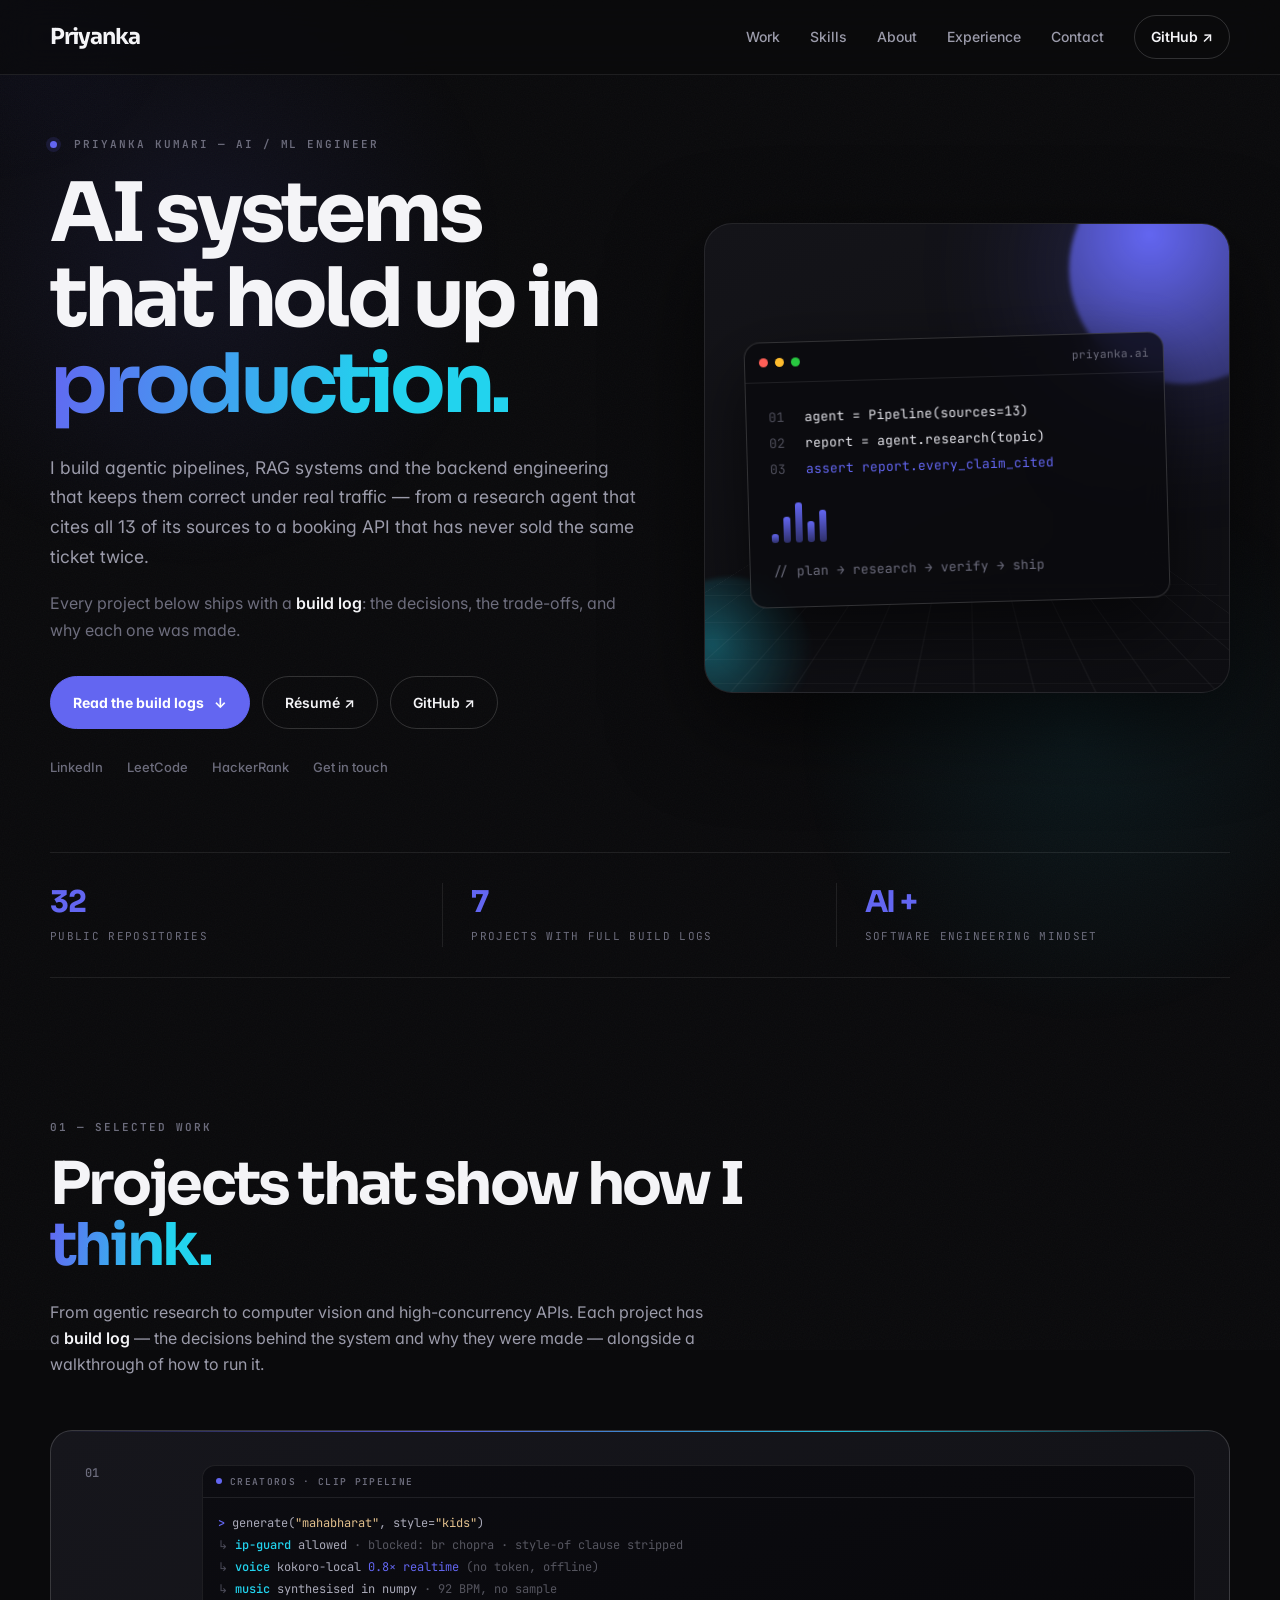
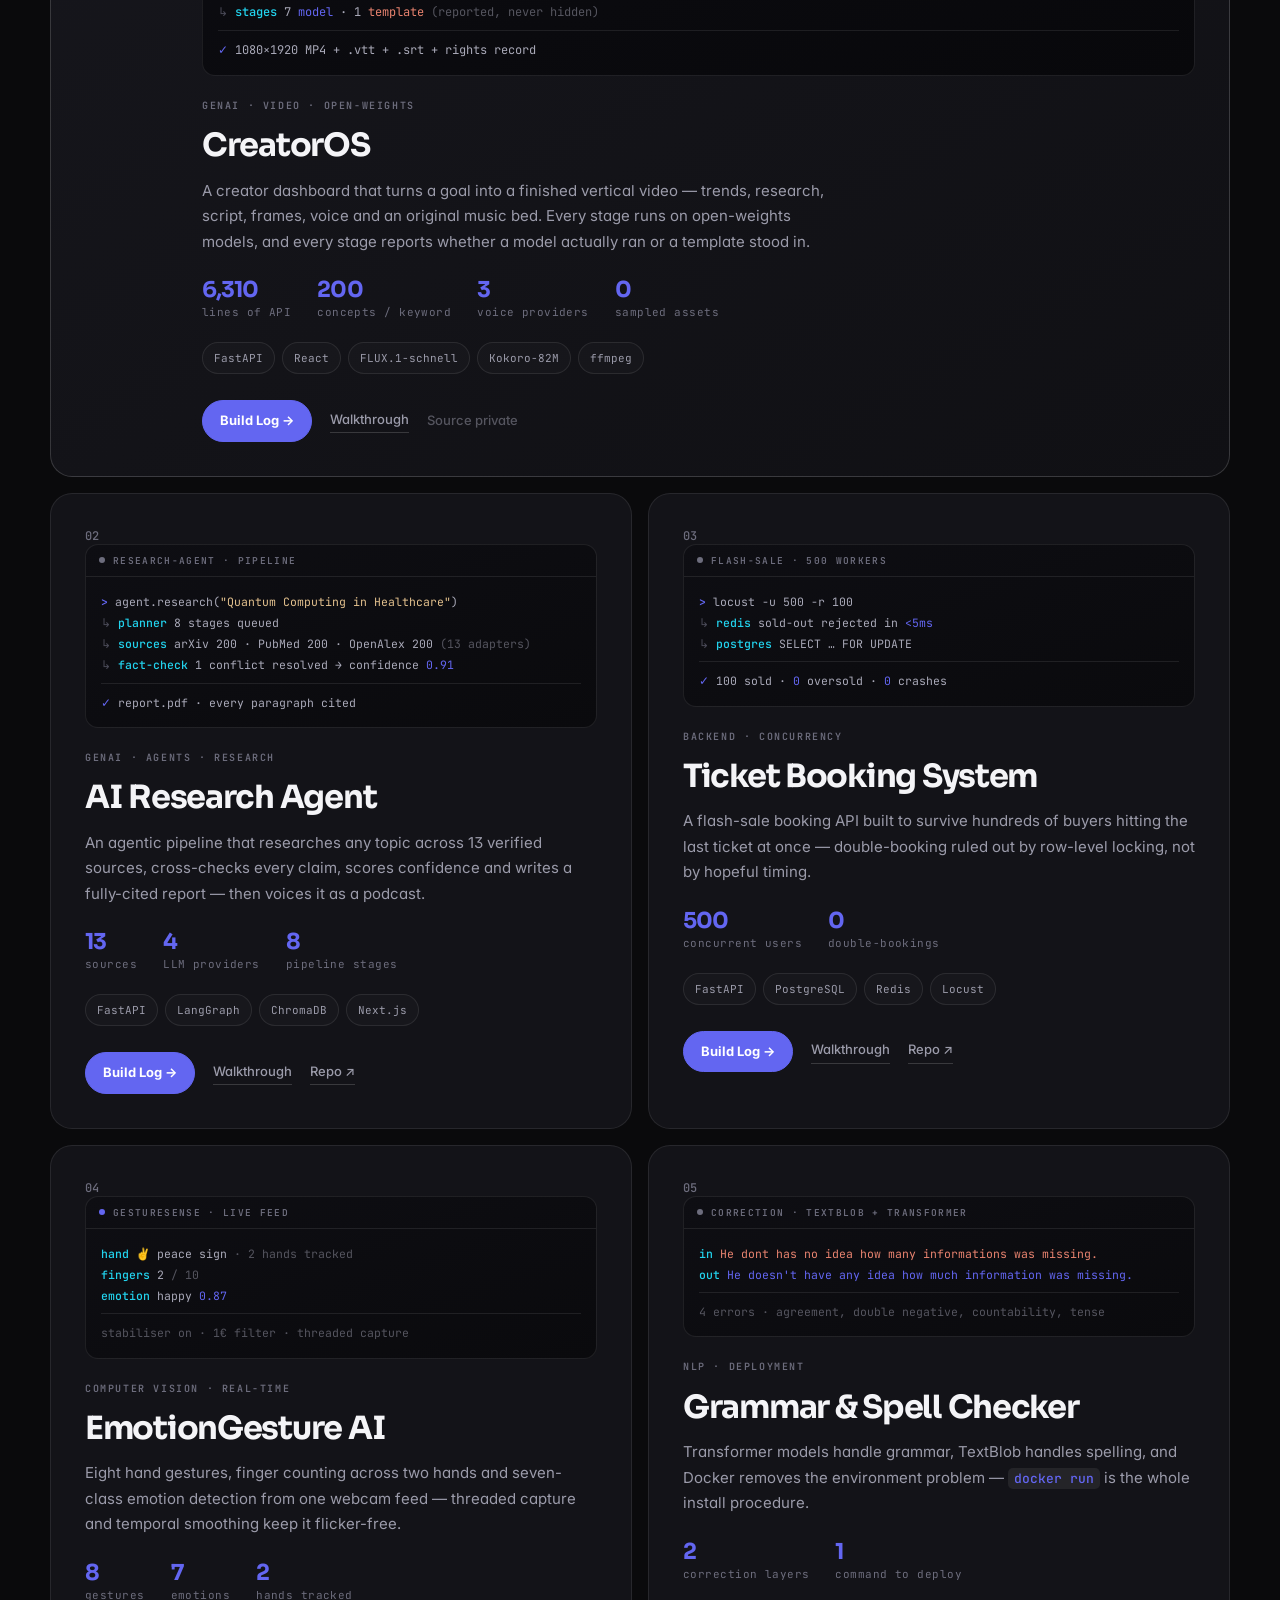
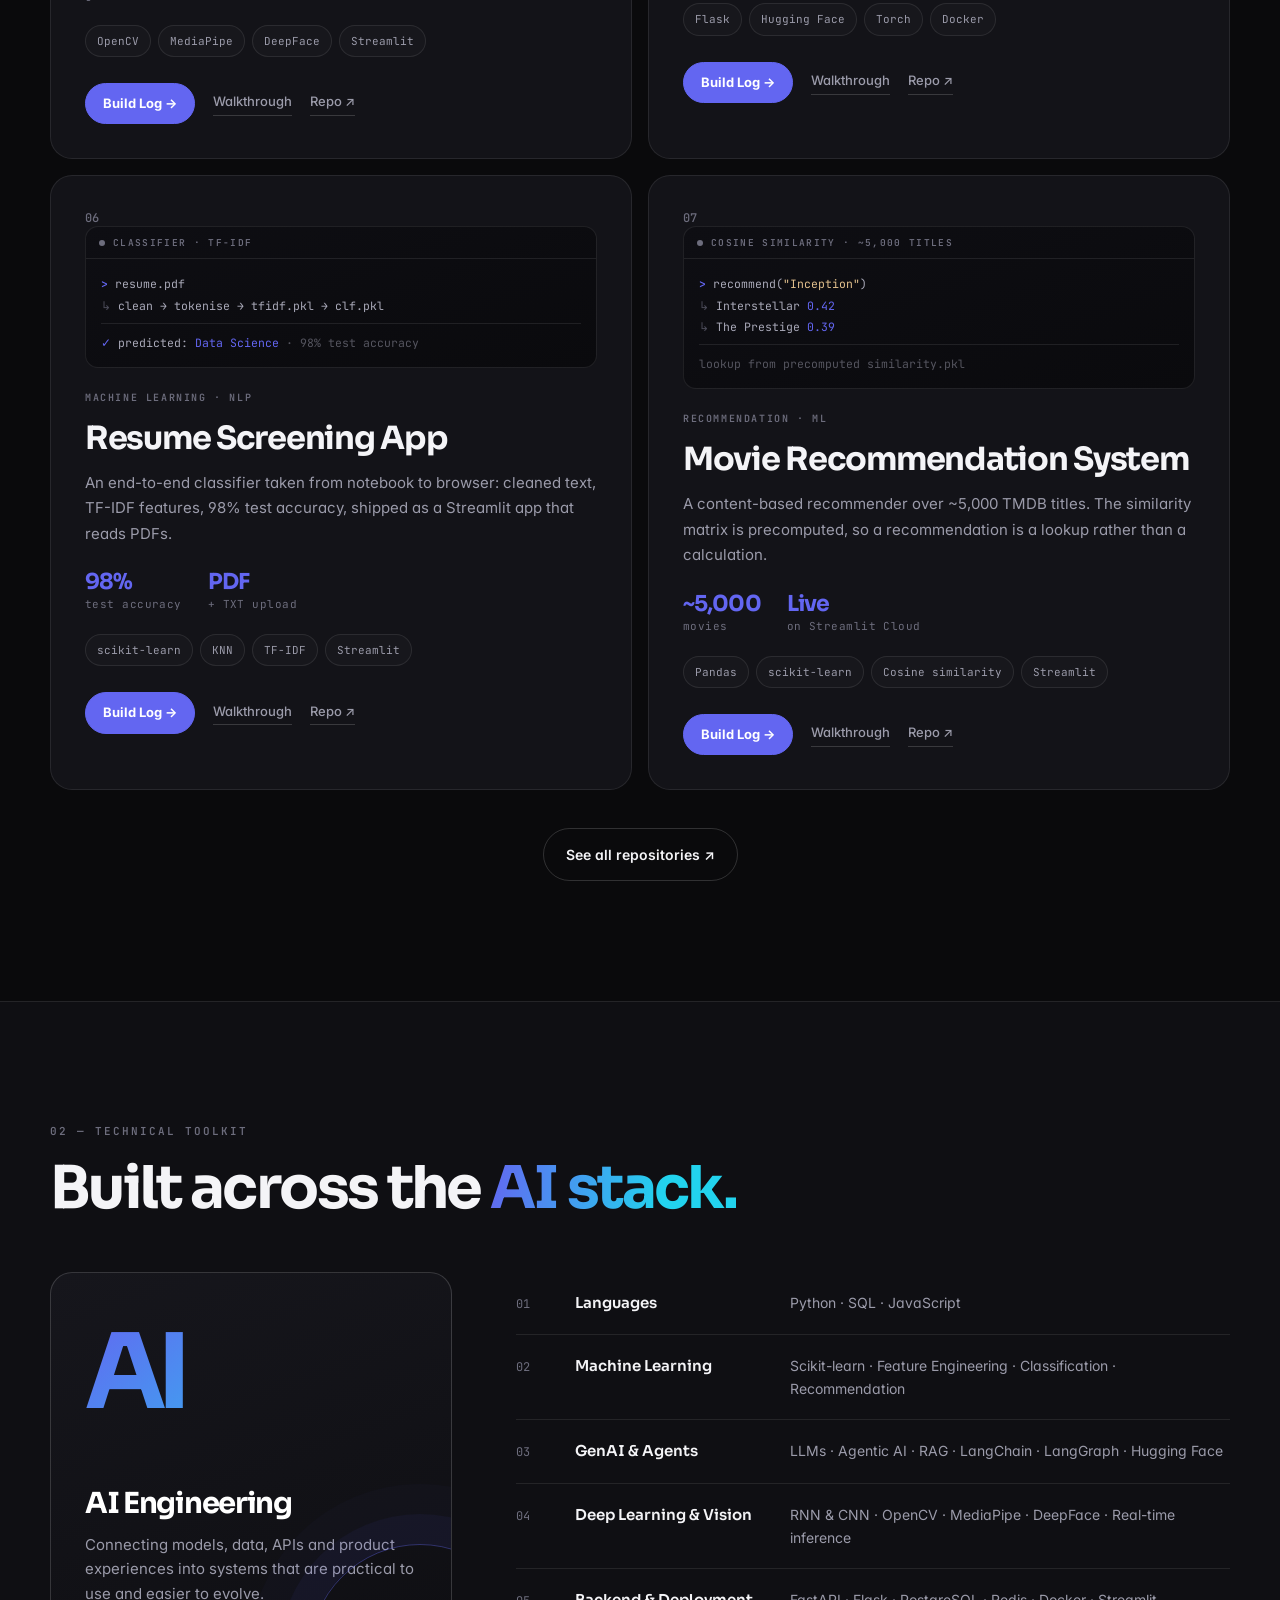
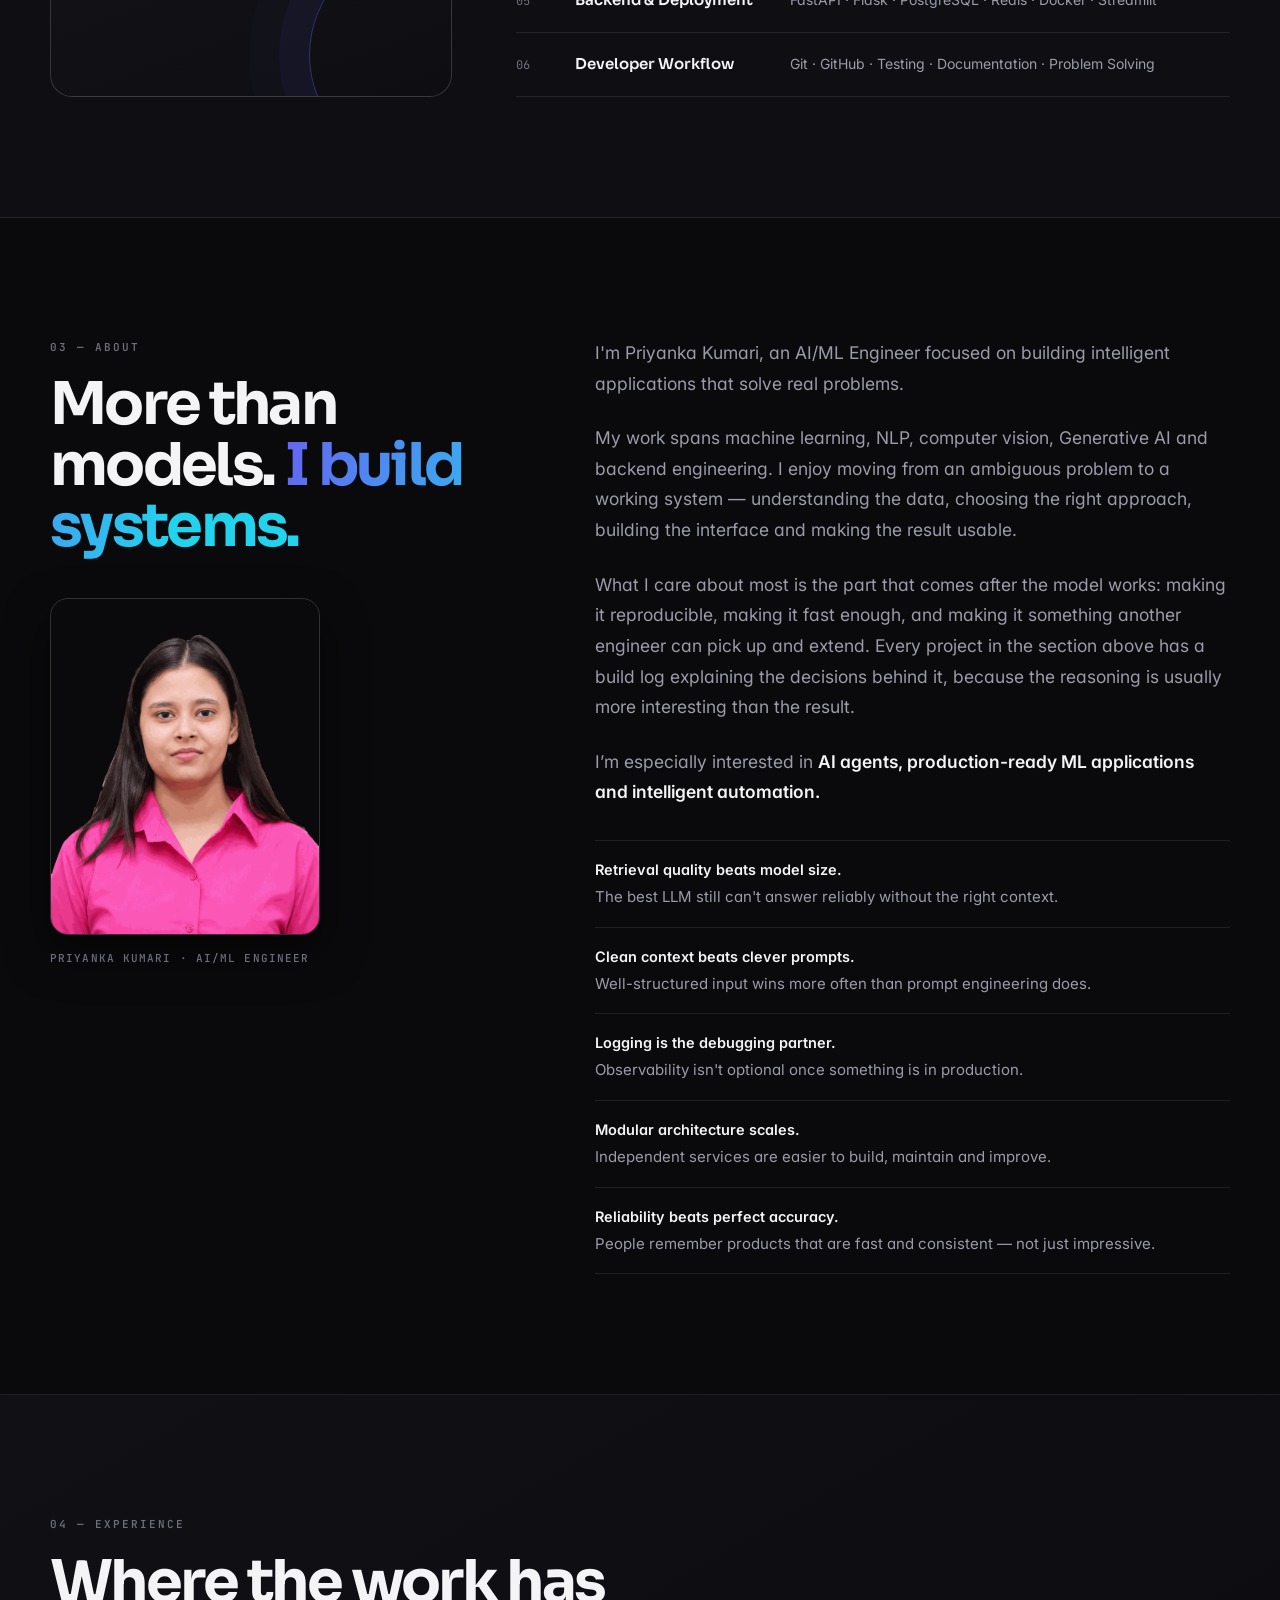
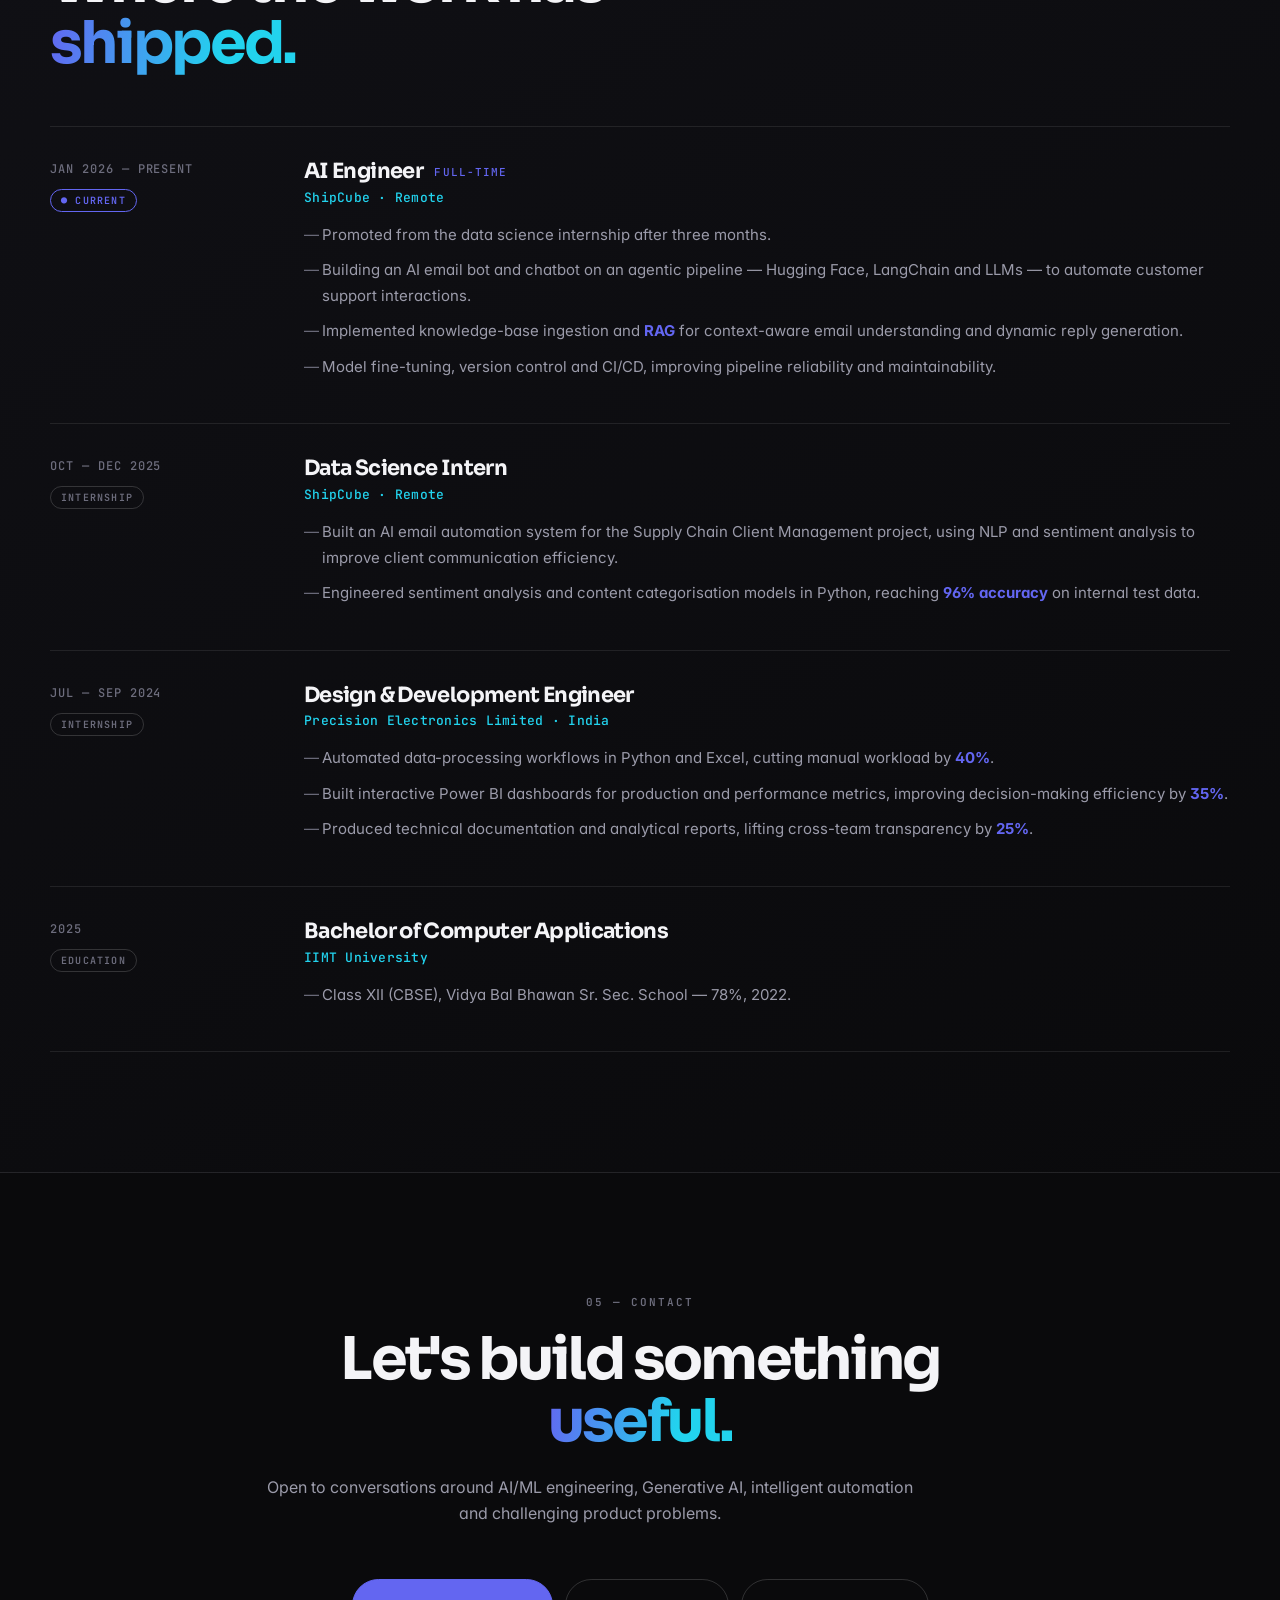
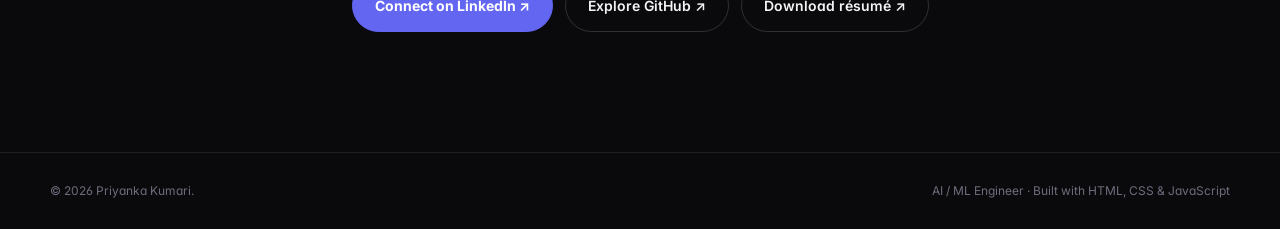
==== commit dd7456e5: "Switch accent to indigo/cyan and simplify the wordmark The brand rendered as "P riyanka" because .br" ====
--- a/index.html
+++ b/index.html
@@ -28,7 +28,7 @@
 
   <header class="nav-wrap">
     <nav class="nav container" aria-label="Primary navigation">
-      <a class="brand" href="#top" aria-label="Priyanka home"><span>P</span>riyanka.</a>
+      <a class="brand" href="#top" aria-label="Priyanka home">Priyanka</a>
       <button class="menu-toggle" aria-label="Open navigation" aria-expanded="false">☰</button>
       <div class="nav-links">
         <a href="#work">Work</a>
--- a/style.css
+++ b/style.css
@@ -3,7 +3,8 @@
   --bg:#0a0a0c; --bg-alt:#0f0f13; --surface:#131318; --surface-2:#17171d;
   --ink:#f4f4f7; --muted:#9b9baa; --dim:#6d6d7d;
   --line:rgba(255,255,255,.085); --line-2:rgba(255,255,255,.16);
-  --accent:#c8ff3d; --accent-2:#6fe3ff; --accent-dim:rgba(200,255,61,.13);
+  --accent:#6366f1; --accent-2:#22d3ee; --accent-dim:rgba(99,102,241,.18);
+  --on-accent:#ffffff;
   --max:1180px; --radius:22px;
   --display:"Sora",ui-sans-serif,system-ui,sans-serif;
   --body:"Inter",ui-sans-serif,system-ui,-apple-system,sans-serif;
@@ -30,7 +31,7 @@
 a{color:inherit;text-decoration:none}
 img{max-width:100%}
 .container{width:min(var(--max),calc(100% - 48px));margin:auto}
-::selection{background:var(--accent);color:#0a0a0c}
+::selection{background:var(--accent);color:var(--on-accent)}
 
 :focus-visible{outline:2px solid var(--accent);outline-offset:3px;border-radius:4px}
 
@@ -46,12 +47,11 @@
   backdrop-filter:blur(20px) saturate(140%);border-bottom:1px solid var(--line);
 }
 .nav{height:74px;display:flex;align-items:center;justify-content:space-between}
-.brand{font:700 21px var(--display);letter-spacing:-.04em;display:flex;align-items:center;gap:8px}
-.brand span{
-  display:inline-grid;place-items:center;background:var(--accent);color:#0a0a0c;
-  width:30px;height:30px;border-radius:9px;font-size:15px;font-weight:700;
-  box-shadow:0 0 22px rgba(200,255,61,.35);
-}
+.brand{
+  font:700 22px var(--display);letter-spacing:-.045em;color:var(--ink);
+  display:inline-block;line-height:1;transition:opacity .2s;
+}
+.brand:hover{opacity:.75}
 .nav-links{display:flex;align-items:center;gap:30px;font-size:14px;font-weight:500}
 .nav-links a:not(.nav-cta){color:var(--muted);transition:color .2s}
 .nav-links a:not(.nav-cta):hover{color:var(--ink)}
@@ -76,9 +76,9 @@
 }
 .status-dot{
   display:inline-block;width:7px;height:7px;background:var(--accent);border-radius:50%;
-  margin-right:8px;box-shadow:0 0 0 4px rgba(200,255,61,.14);animation:breathe 2.6s ease-in-out infinite;
-}
-@keyframes breathe{50%{box-shadow:0 0 0 8px rgba(200,255,61,.05)}}
+  margin-right:8px;box-shadow:0 0 0 4px rgba(99,102,241,.14);animation:breathe 2.6s ease-in-out infinite;
+}
+@keyframes breathe{50%{box-shadow:0 0 0 8px rgba(99,102,241,.05)}}
 
 /* ═══ Buttons ══════════════════════════════════════════════════════════ */
 .hero-actions,.contact-actions{display:flex;gap:12px;flex-wrap:wrap}
@@ -88,8 +88,8 @@
   border:1px solid var(--line-2);transition:transform .25s,background .25s,color .25s,border-color .25s,box-shadow .25s;
 }
 .button:hover{transform:translateY(-2px)}
-.button.primary{background:var(--accent);color:#0a0a0c;border-color:var(--accent);font-weight:700}
-.button.primary:hover{box-shadow:0 10px 34px rgba(200,255,61,.28)}
+.button.primary{background:var(--accent);color:var(--on-accent);border-color:var(--accent);font-weight:700}
+.button.primary:hover{box-shadow:0 10px 34px rgba(99,102,241,.28)}
 .button.secondary{background:transparent;color:var(--ink)}
 .button.secondary:hover{border-color:var(--accent);color:var(--accent);background:var(--accent-dim)}
 
@@ -100,12 +100,12 @@
 }
 .hero::before{
   content:"";position:absolute;top:-180px;left:-220px;width:720px;height:720px;
-  background:radial-gradient(circle,rgba(200,255,61,.09),transparent 62%);
+  background:radial-gradient(circle,rgba(99,102,241,.09),transparent 62%);
   pointer-events:none;z-index:-1;
 }
 .hero::after{
   content:"";position:absolute;bottom:-200px;right:-160px;width:620px;height:620px;
-  background:radial-gradient(circle,rgba(111,227,255,.07),transparent 65%);
+  background:radial-gradient(circle,rgba(34,211,238,.07),transparent 65%);
   pointer-events:none;z-index:-1;
 }
 .hero-text{font-size:17.5px;color:var(--muted);max-width:60ch;margin:26px 0 32px;line-height:1.7}
@@ -132,8 +132,8 @@
 .orb{position:absolute;border-radius:50%;filter:blur(2px)}
 .orb-a{
   width:230px;height:230px;right:-70px;top:-70px;
-  background:radial-gradient(circle at 35% 35%,var(--accent),rgba(200,255,61,.25));
-  box-shadow:0 0 130px 30px rgba(200,255,61,.2);animation:float 9s ease-in-out infinite;
+  background:radial-gradient(circle at 35% 35%,var(--accent),rgba(99,102,241,.25));
+  box-shadow:0 0 130px 30px rgba(99,102,241,.2);animation:float 9s ease-in-out infinite;
 }
 .orb-b{
   width:170px;height:170px;left:-60px;bottom:-55px;
@@ -161,7 +161,7 @@
 .accent{color:var(--accent)}
 .muted{color:var(--dim)}
 .signal{height:44px;display:flex;align-items:flex-end;gap:5px;margin:16px 0}
-.signal span{width:7px;background:linear-gradient(180deg,var(--accent),rgba(200,255,61,.4));border-radius:3px;animation:pulse 1.2s infinite ease-in-out}
+.signal span{width:7px;background:linear-gradient(180deg,var(--accent),rgba(99,102,241,.4));border-radius:3px;animation:pulse 1.2s infinite ease-in-out}
 .signal span:nth-child(1){height:20%;animation-delay:.1s}
 .signal span:nth-child(2){height:60%;animation-delay:.2s}
 .signal span:nth-child(3){height:90%;animation-delay:.3s}
@@ -197,7 +197,7 @@
 }
 .project::after{
   content:"";position:absolute;inset:0;border-radius:var(--radius);pointer-events:none;
-  background:radial-gradient(400px circle at 50% 0%,rgba(200,255,61,.07),transparent 70%);
+  background:radial-gradient(400px circle at 50% 0%,rgba(99,102,241,.07),transparent 70%);
   opacity:0;transition:opacity .35s;
 }
 .project:hover{transform:translateY(-6px);border-color:var(--line-2);box-shadow:0 22px 60px rgba(0,0,0,.5)}
@@ -230,11 +230,11 @@
 .project-links a{color:var(--muted);border-bottom:1px solid var(--line-2);padding-bottom:2px;transition:color .2s,border-color .2s}
 .project-links a:hover{color:var(--accent);border-color:var(--accent)}
 .project-links .link-primary{
-  color:#0a0a0c;background:var(--accent);border:1px solid var(--accent);border-bottom-color:var(--accent);
+  color:var(--on-accent);background:var(--accent);border:1px solid var(--accent);border-bottom-color:var(--accent);
   border-radius:999px;padding:9px 17px;font-weight:700;
   transition:box-shadow .25s,transform .25s;
 }
-.project-links .link-primary:hover{color:#0a0a0c;box-shadow:0 8px 26px rgba(200,255,61,.3);transform:translateY(-2px)}
+.project-links .link-primary:hover{color:var(--on-accent);box-shadow:0 8px 26px rgba(99,102,241,.3);transform:translateY(-2px)}
 .project p code,.case-body code{
   font:500 13px var(--mono);background:rgba(255,255,255,.07);border-radius:5px;
   padding:2px 6px;color:var(--accent);
@@ -253,9 +253,9 @@
   position:relative;overflow:hidden;
 }
 .skill-feature::after{
-  content:"";position:absolute;width:220px;height:220px;border:1px solid rgba(200,255,61,.4);
+  content:"";position:absolute;width:220px;height:220px;border:1px solid rgba(99,102,241,.4);
   border-radius:50%;right:-80px;bottom:-70px;
-  box-shadow:0 0 0 30px rgba(200,255,61,.05),0 0 0 60px rgba(200,255,61,.025);
+  box-shadow:0 0 0 30px rgba(99,102,241,.05),0 0 0 60px rgba(99,102,241,.025);
 }
 .big-symbol{
   font:700 104px var(--display);letter-spacing:-.09em;display:block;
@@ -279,18 +279,14 @@
 .about-copy p{margin:0 0 24px}
 .about-copy strong{color:var(--ink);font-weight:600}
 .portrait{margin:40px 0 0;max-width:270px;position:relative}
-.portrait::before{
-  content:"";position:absolute;inset:-14% -6% -4%;border-radius:24px;
-  background:radial-gradient(ellipse at 50% 42%,rgba(200,255,61,.18),transparent 68%);
-  filter:blur(12px);pointer-events:none;
-}
 .portrait img{
-  display:block;width:100%;height:auto;position:relative;
-  filter:drop-shadow(0 22px 44px rgba(0,0,0,.6)) contrast(1.03) saturate(1.02);
+  display:block;width:100%;height:auto;border-radius:18px;
+  border:1px solid var(--line-2);
+  box-shadow:0 18px 44px rgba(0,0,0,.55);
 }
 .portrait figcaption{
   font:500 11px var(--mono);color:var(--dim);margin-top:16px;letter-spacing:.1em;
-  text-transform:uppercase;position:relative;
+  text-transform:uppercase;
 }
 .principles{list-style:none;margin:32px 0 0;padding:0;border-top:1px solid var(--line)}
 .principles li{font-size:15px;line-height:1.65;color:var(--muted);padding:17px 0;border-bottom:1px solid var(--line)}
@@ -322,7 +318,7 @@
 
 /* ═══ Utility ══════════════════════════════════════════════════════════ */
 .skip-link{
-  position:absolute;left:-9999px;top:0;z-index:100;background:var(--accent);color:#0a0a0c;
+  position:absolute;left:-9999px;top:0;z-index:100;background:var(--accent);color:var(--on-accent);
   padding:12px 18px;border-radius:0 0 12px 0;font-weight:700;font-size:14px;
 }
 .skip-link:focus{left:0}
@@ -331,7 +327,7 @@
 .delay-1{transition-delay:.12s}
 .cursor-glow{
   position:fixed;width:420px;height:420px;border-radius:50%;pointer-events:none;z-index:0;
-  background:radial-gradient(circle,rgba(200,255,61,.055),transparent 62%);
+  background:radial-gradient(circle,rgba(99,102,241,.055),transparent 62%);
   transform:translate(-50%,-50%);
 }
 
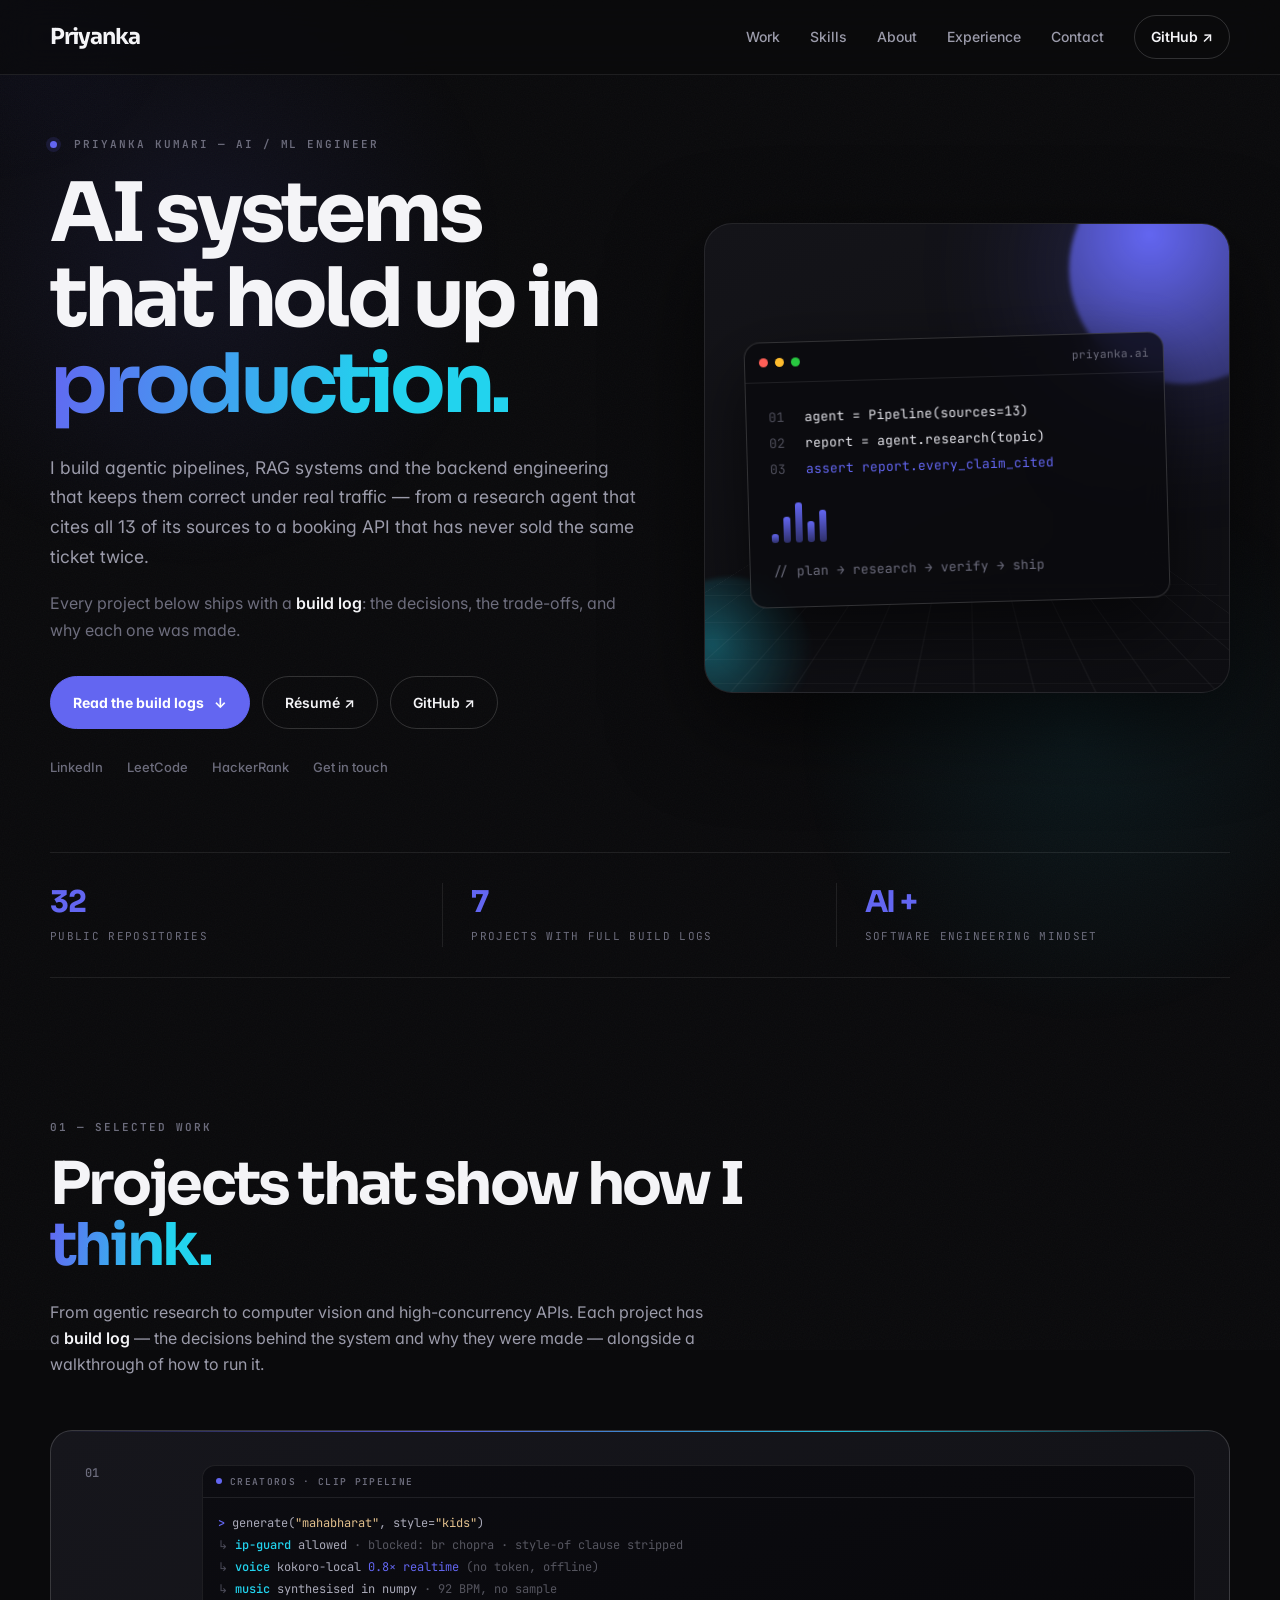
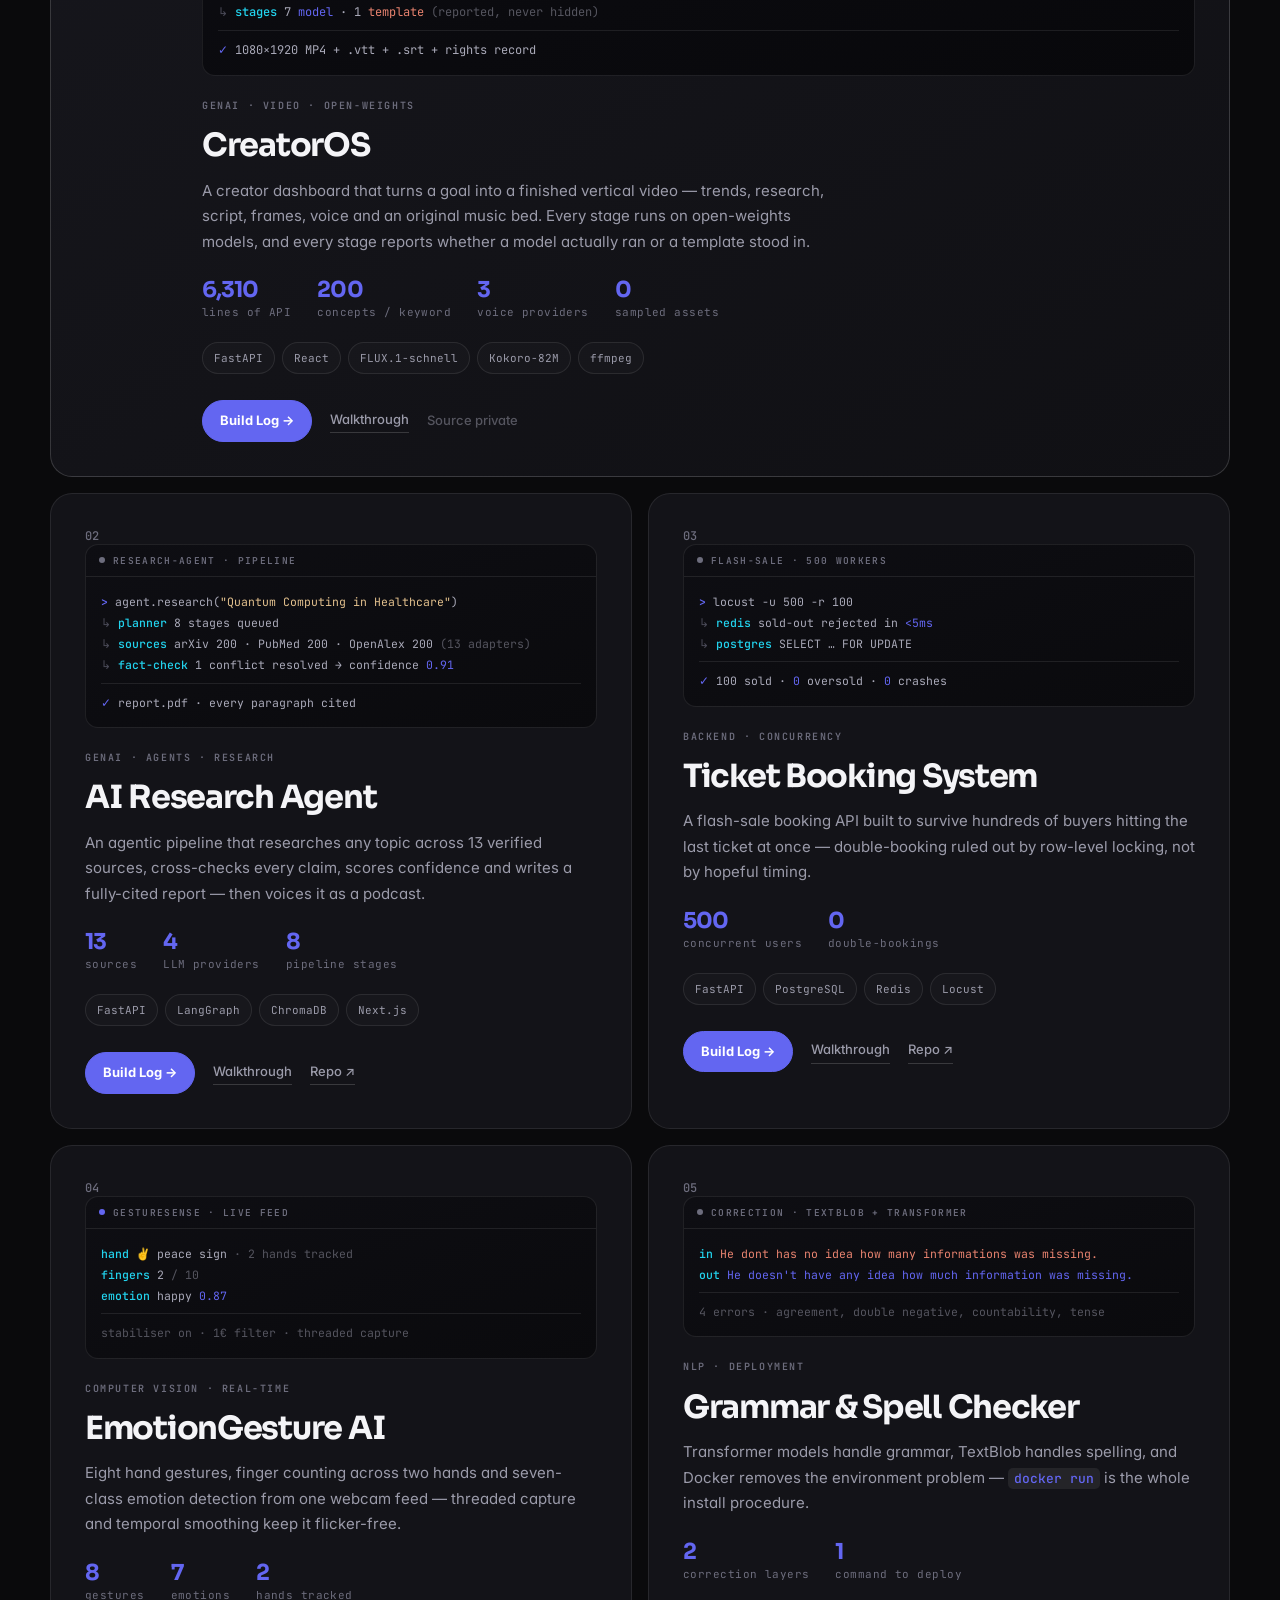
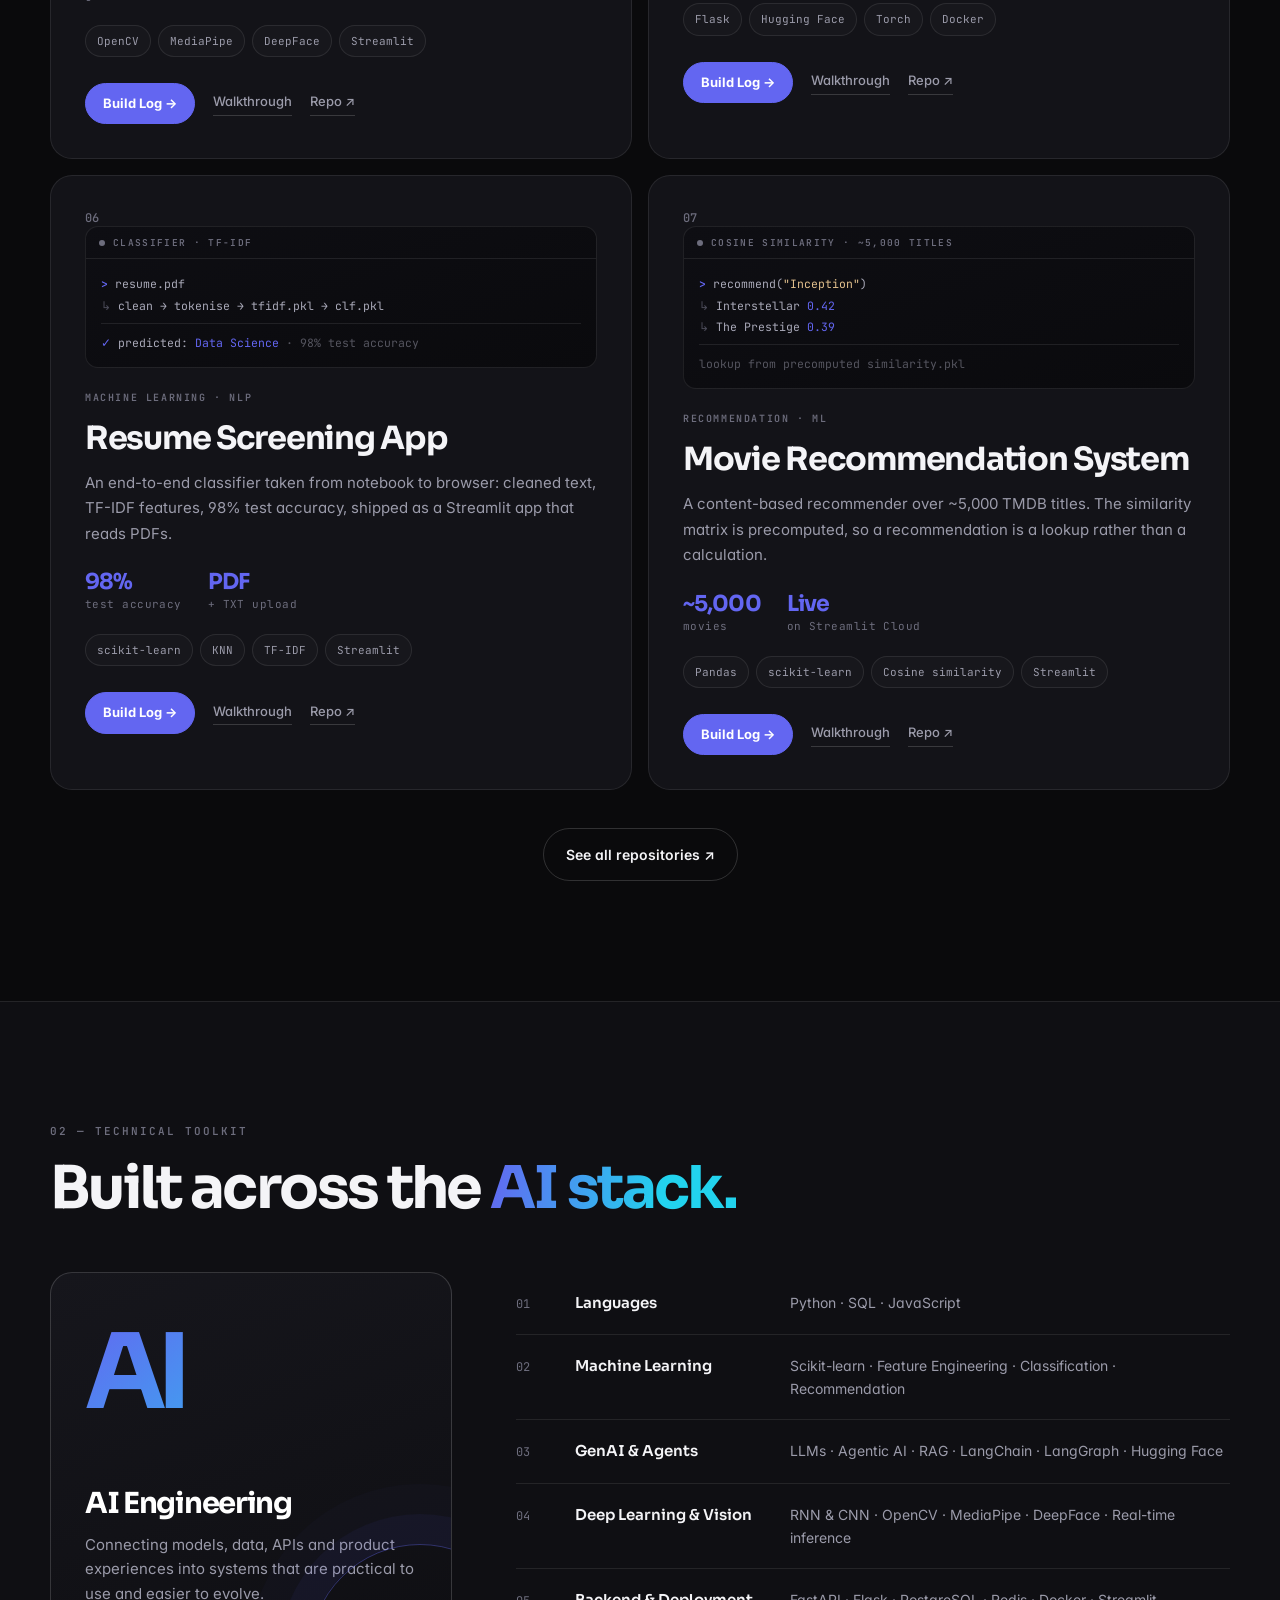
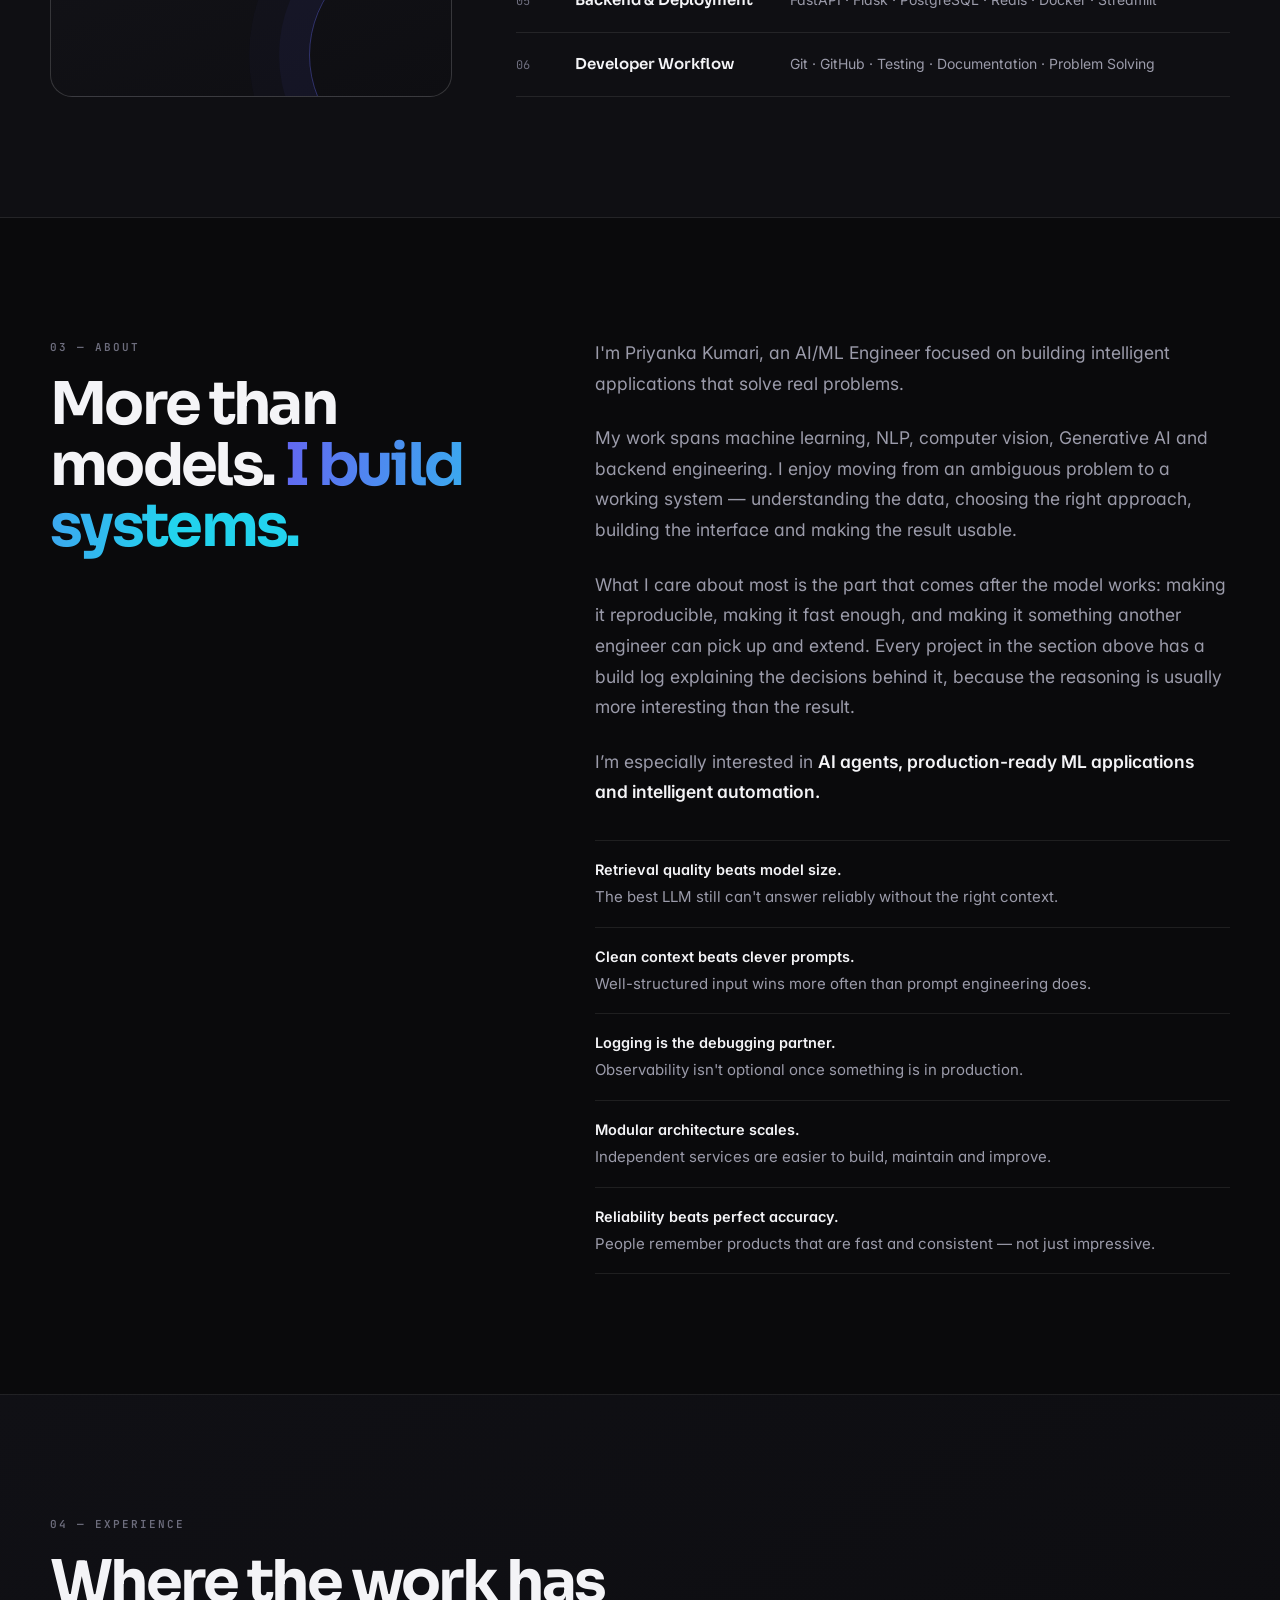
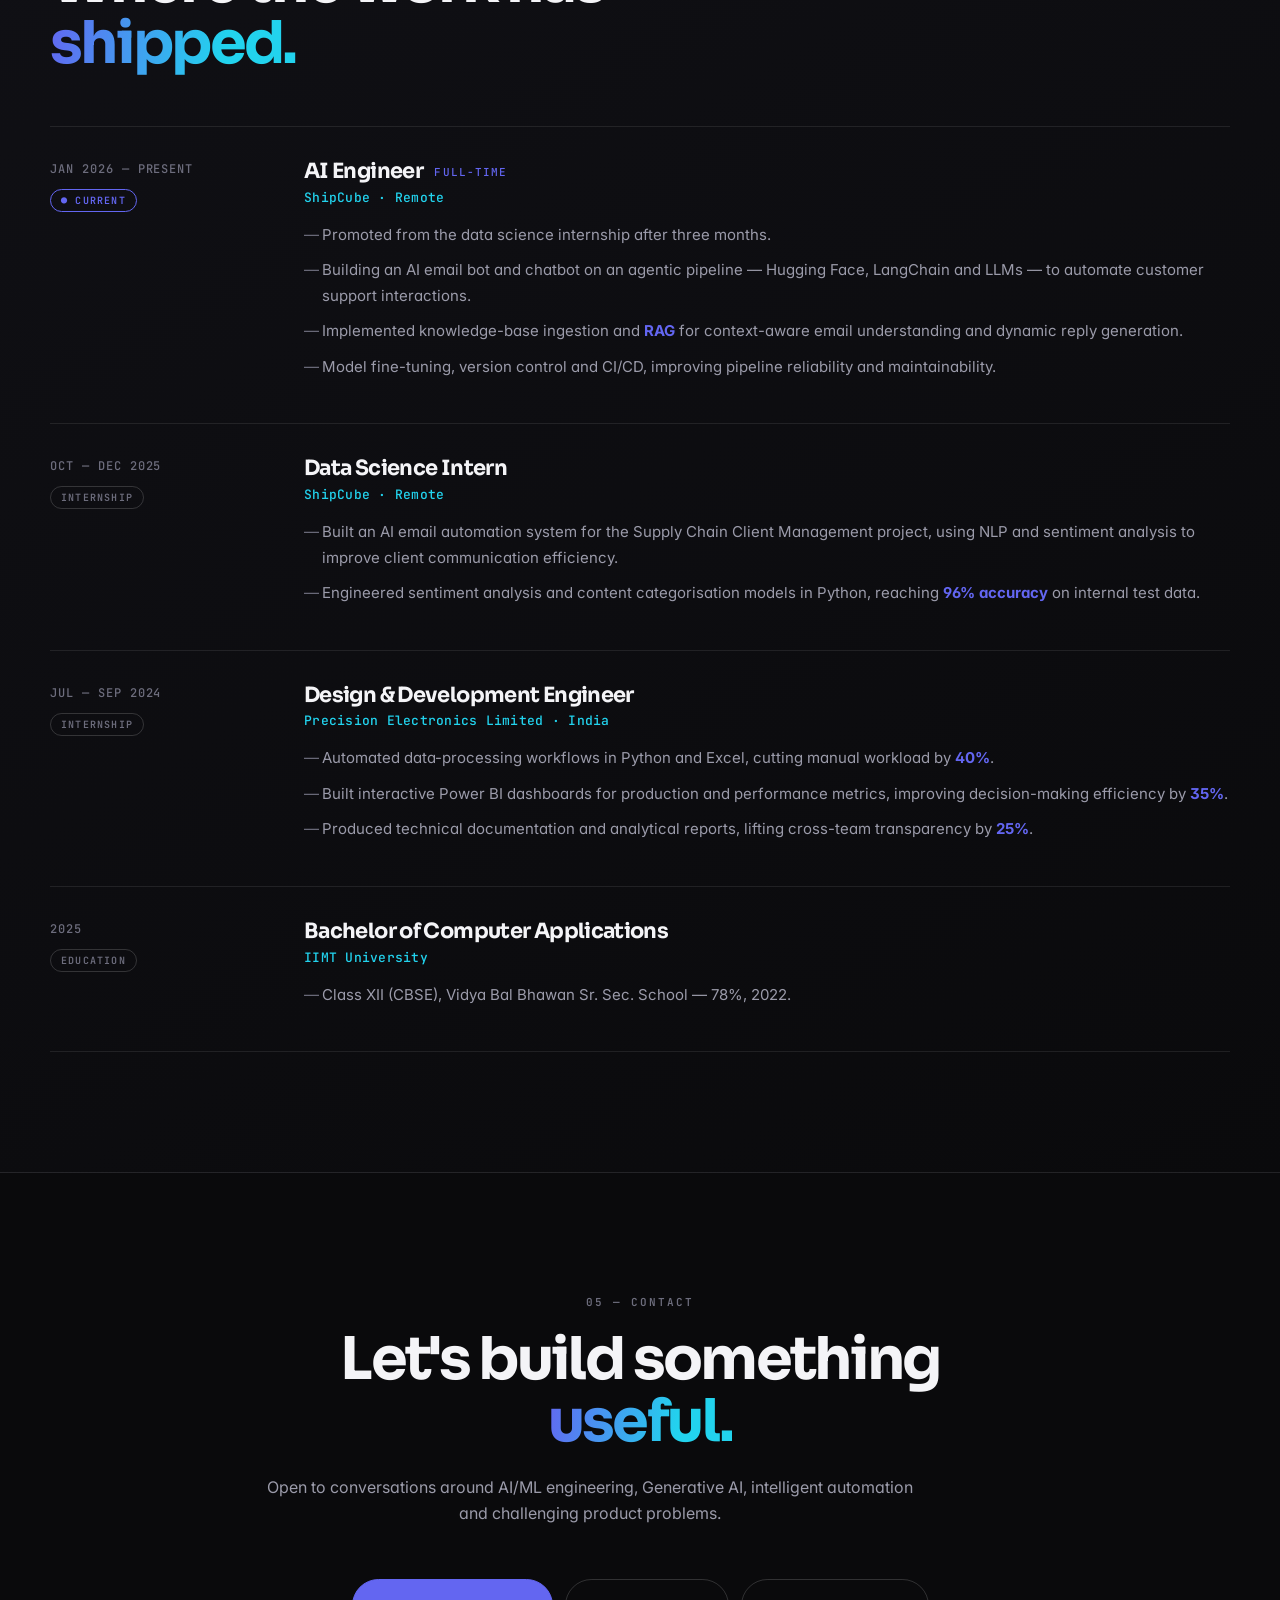
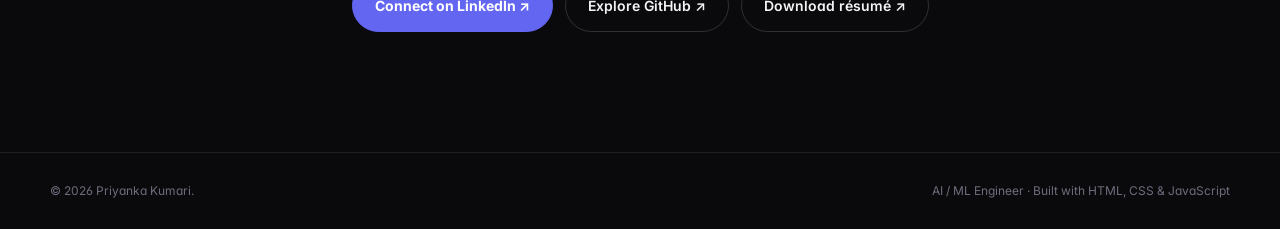
==== commit aeac52bd: "Remove the portrait from the site Dropped the About-section photo, its styles, and the three image f" ====
--- a/index.html
+++ b/index.html
@@ -11,8 +11,11 @@
   <meta property="og:description" content="AI/ML Engineer building agentic AI, high-concurrency backends, computer vision and production ML systems.">
   <meta property="og:type" content="website">
   <meta property="og:url" content="https://pinkaofc.github.io/">
-  <meta property="og:image" content="https://pinkaofc.github.io/assets/priyanka-og.jpg">
-  <meta name="twitter:card" content="summary">
+  <meta property="og:image" content="https://pinkaofc.github.io/assets/og-card.jpg">
+  <meta property="og:image:width" content="1200">
+  <meta property="og:image:height" content="630">
+  <meta property="og:image:alt" content="Priyanka Kumari, AI/ML Engineer — AI systems that hold up in production">
+  <meta name="twitter:card" content="summary_large_image">
   <title>Priyanka Kumari | AI/ML Engineer</title>
   <link rel="icon" href="assets/favicon.svg" type="image/svg+xml">
   <meta name="theme-color" content="#0a0a0c">
@@ -291,10 +294,6 @@
         <div class="section-heading reveal">
           <p class="eyebrow">03 — ABOUT</p>
           <h2>More than models. <em>I build systems.</em></h2>
-          <figure class="portrait reveal">
-            <img src="assets/priyanka.png" alt="Priyanka Kumari, AI/ML Engineer" width="640" height="800" loading="lazy" decoding="async">
-            <figcaption>Priyanka Kumari · AI/ML Engineer</figcaption>
-          </figure>
         </div>
         <div class="about-copy reveal">
           <p>I'm Priyanka Kumari, an AI/ML Engineer focused on building intelligent applications that solve real problems.</p>
@@ -412,7 +411,7 @@
     "name": "Priyanka Kumari",
     "jobTitle": "AI/ML Engineer",
     "url": "https://pinkaofc.github.io/",
-    "image": "https://pinkaofc.github.io/assets/priyanka-og.jpg",
+    "image": "https://pinkaofc.github.io/assets/og-card.jpg",
     "sameAs": [
       "https://github.com/pinkaofc",
       "https://www.linkedin.com/in/priyanka-kumari-533172245/",
--- a/style.css
+++ b/style.css
@@ -278,16 +278,6 @@
 .about-copy{font-size:17.5px;color:var(--muted);line-height:1.75}
 .about-copy p{margin:0 0 24px}
 .about-copy strong{color:var(--ink);font-weight:600}
-.portrait{margin:40px 0 0;max-width:270px;position:relative}
-.portrait img{
-  display:block;width:100%;height:auto;border-radius:18px;
-  border:1px solid var(--line-2);
-  box-shadow:0 18px 44px rgba(0,0,0,.55);
-}
-.portrait figcaption{
-  font:500 11px var(--mono);color:var(--dim);margin-top:16px;letter-spacing:.1em;
-  text-transform:uppercase;
-}
 .principles{list-style:none;margin:32px 0 0;padding:0;border-top:1px solid var(--line)}
 .principles li{font-size:15px;line-height:1.65;color:var(--muted);padding:17px 0;border-bottom:1px solid var(--line)}
 .principles b{display:block;font-size:14.5px;color:var(--ink);font-weight:600;margin-bottom:3px}
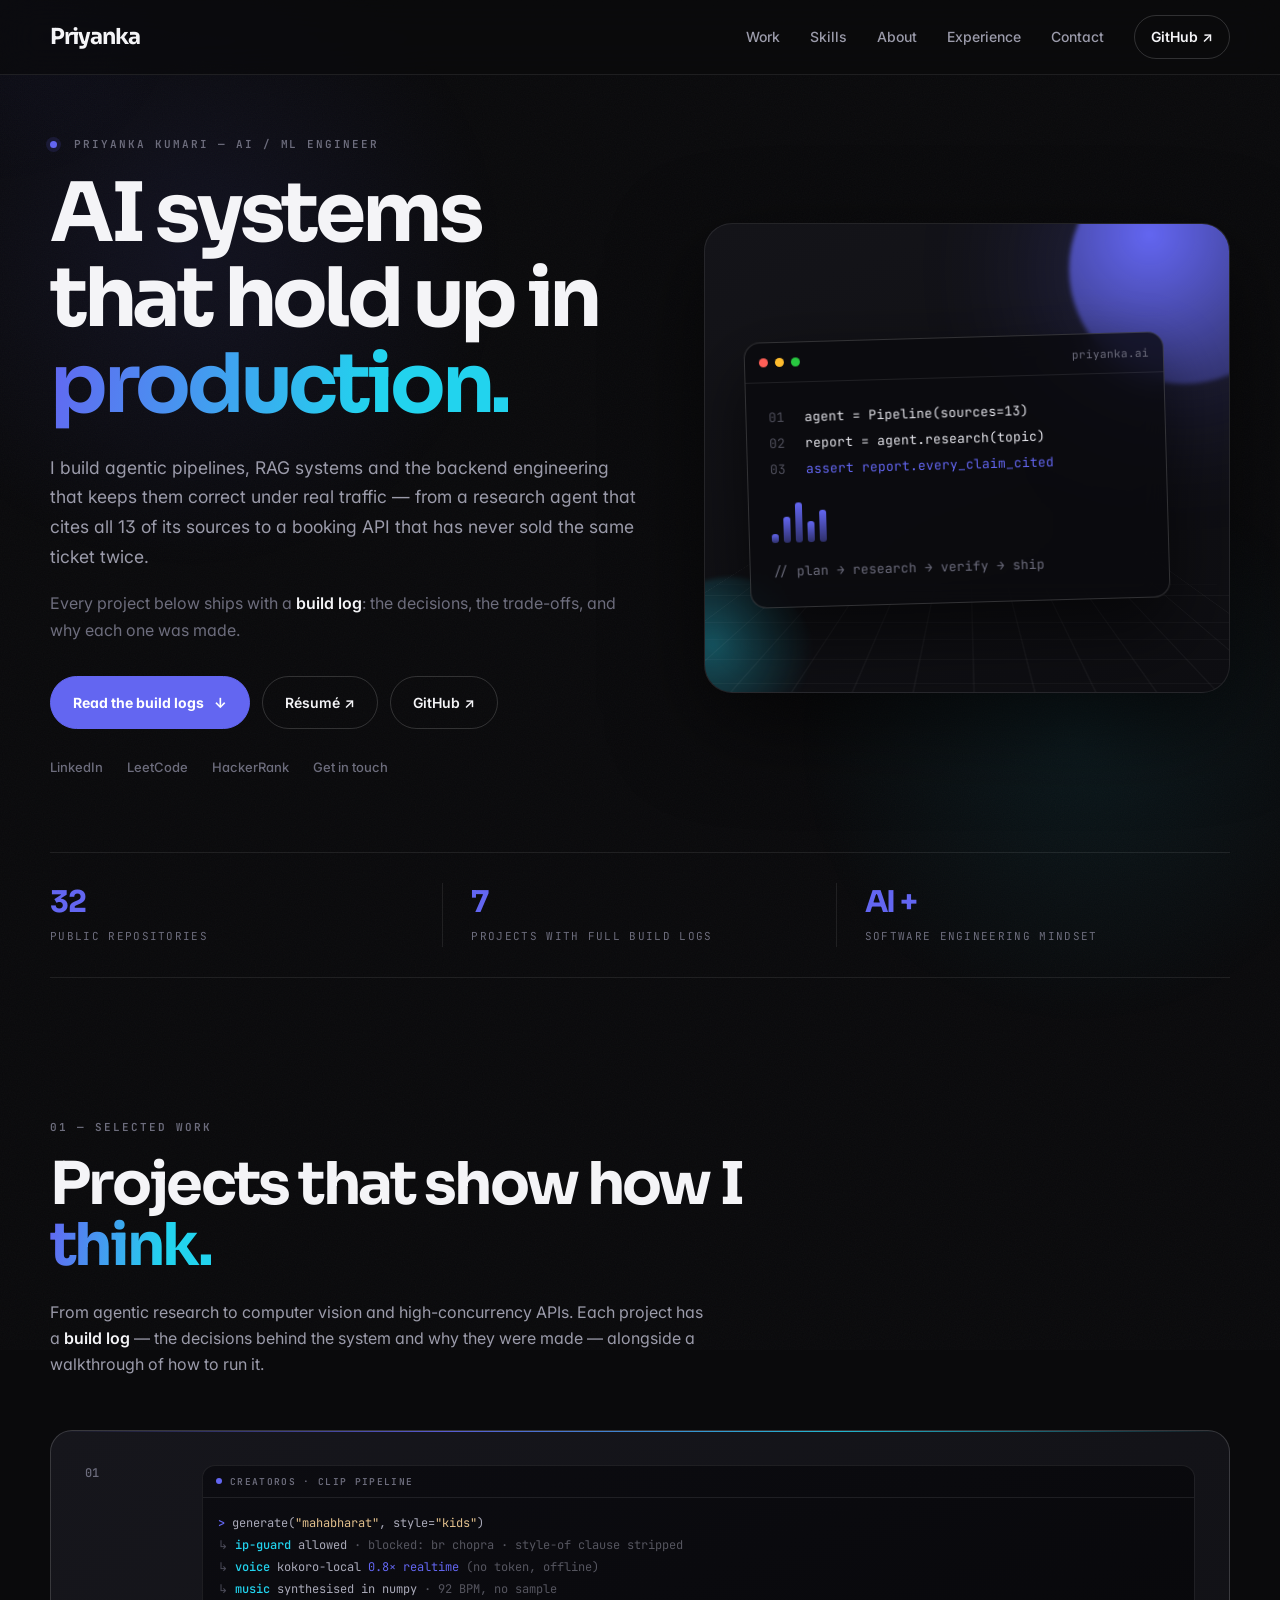
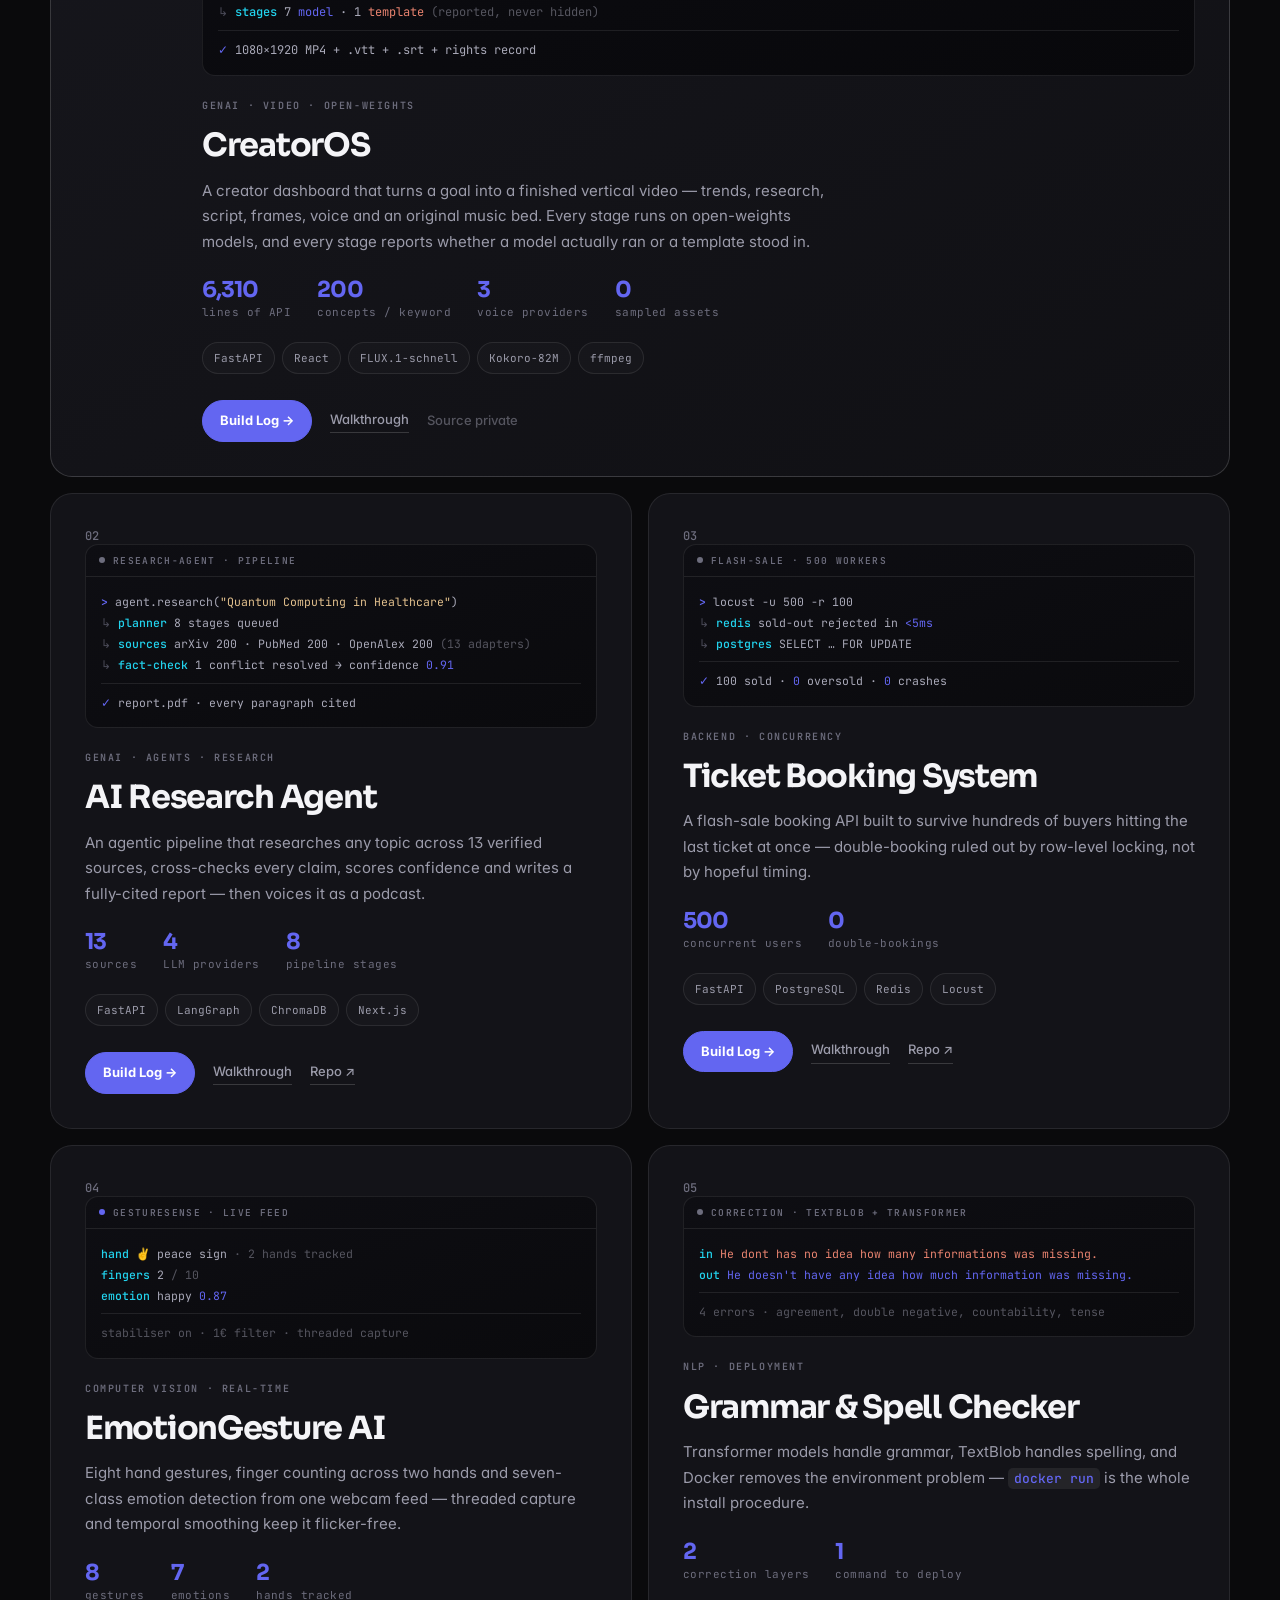
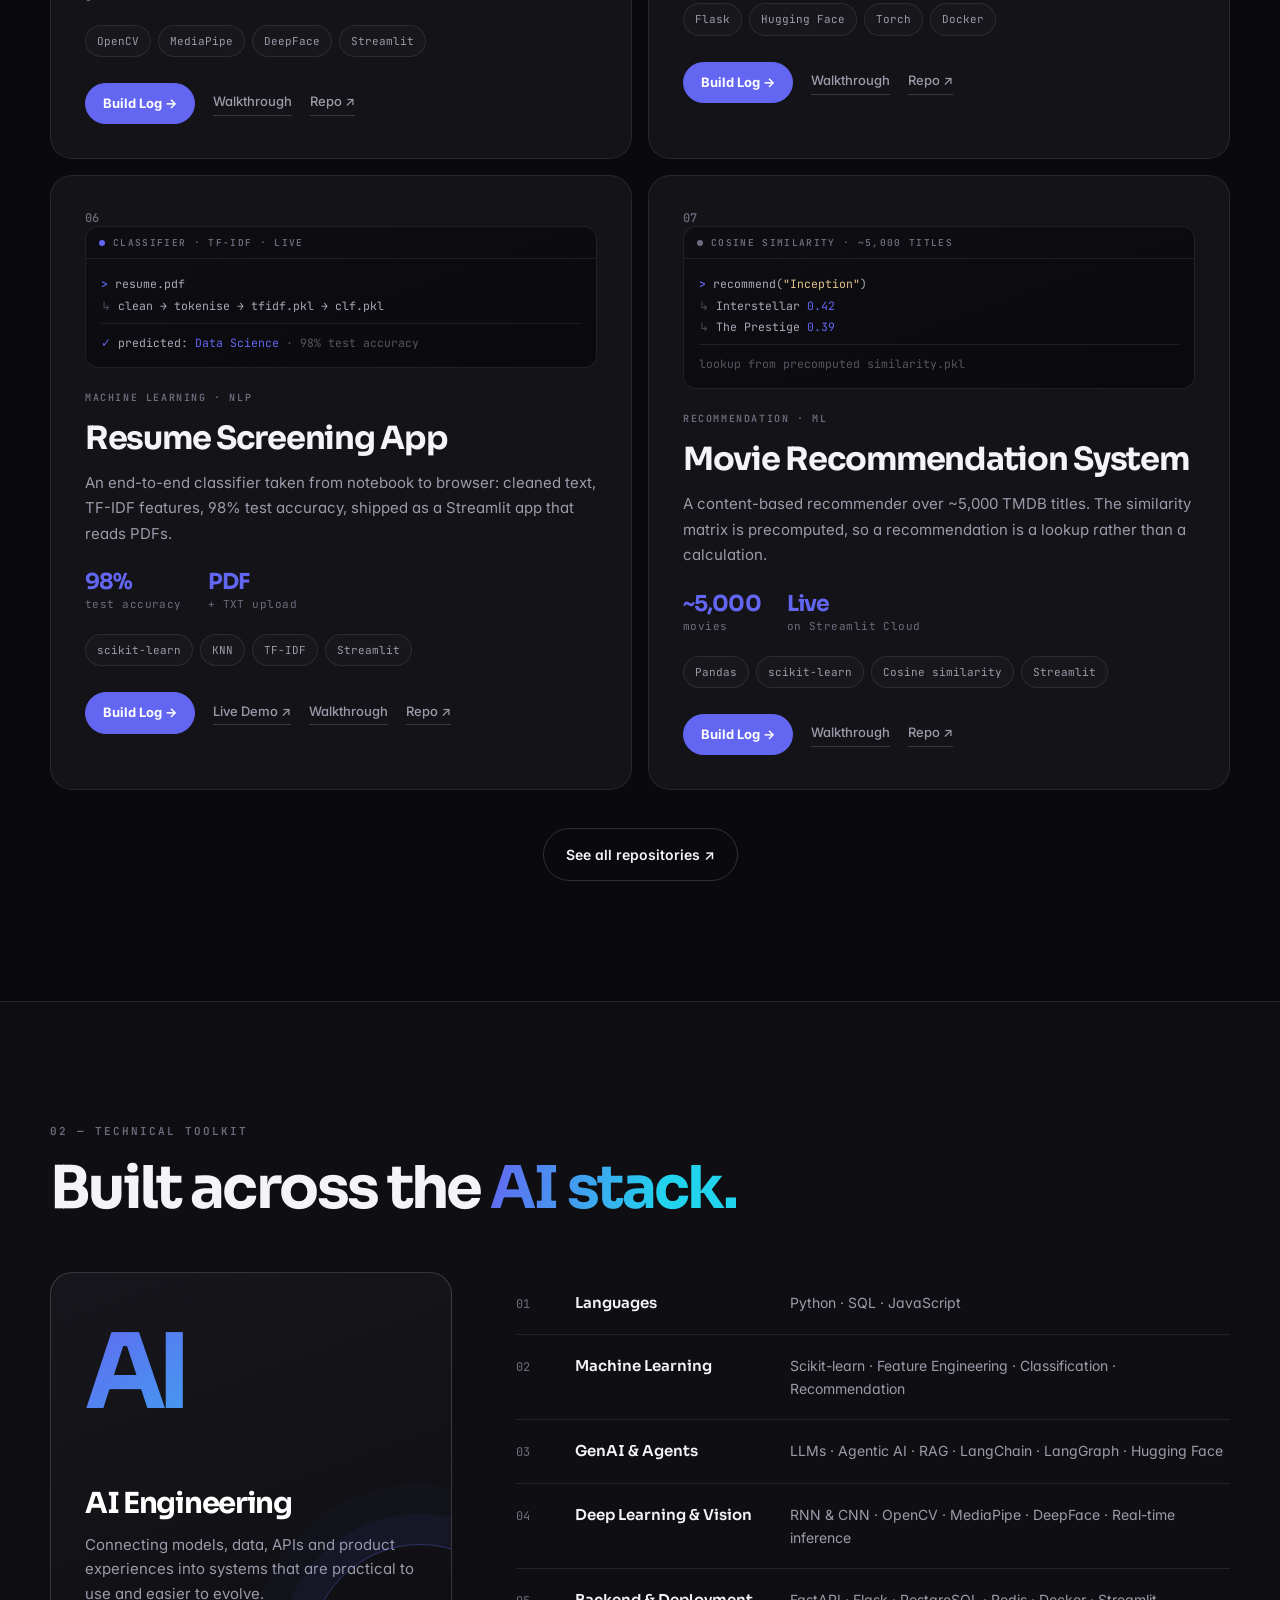
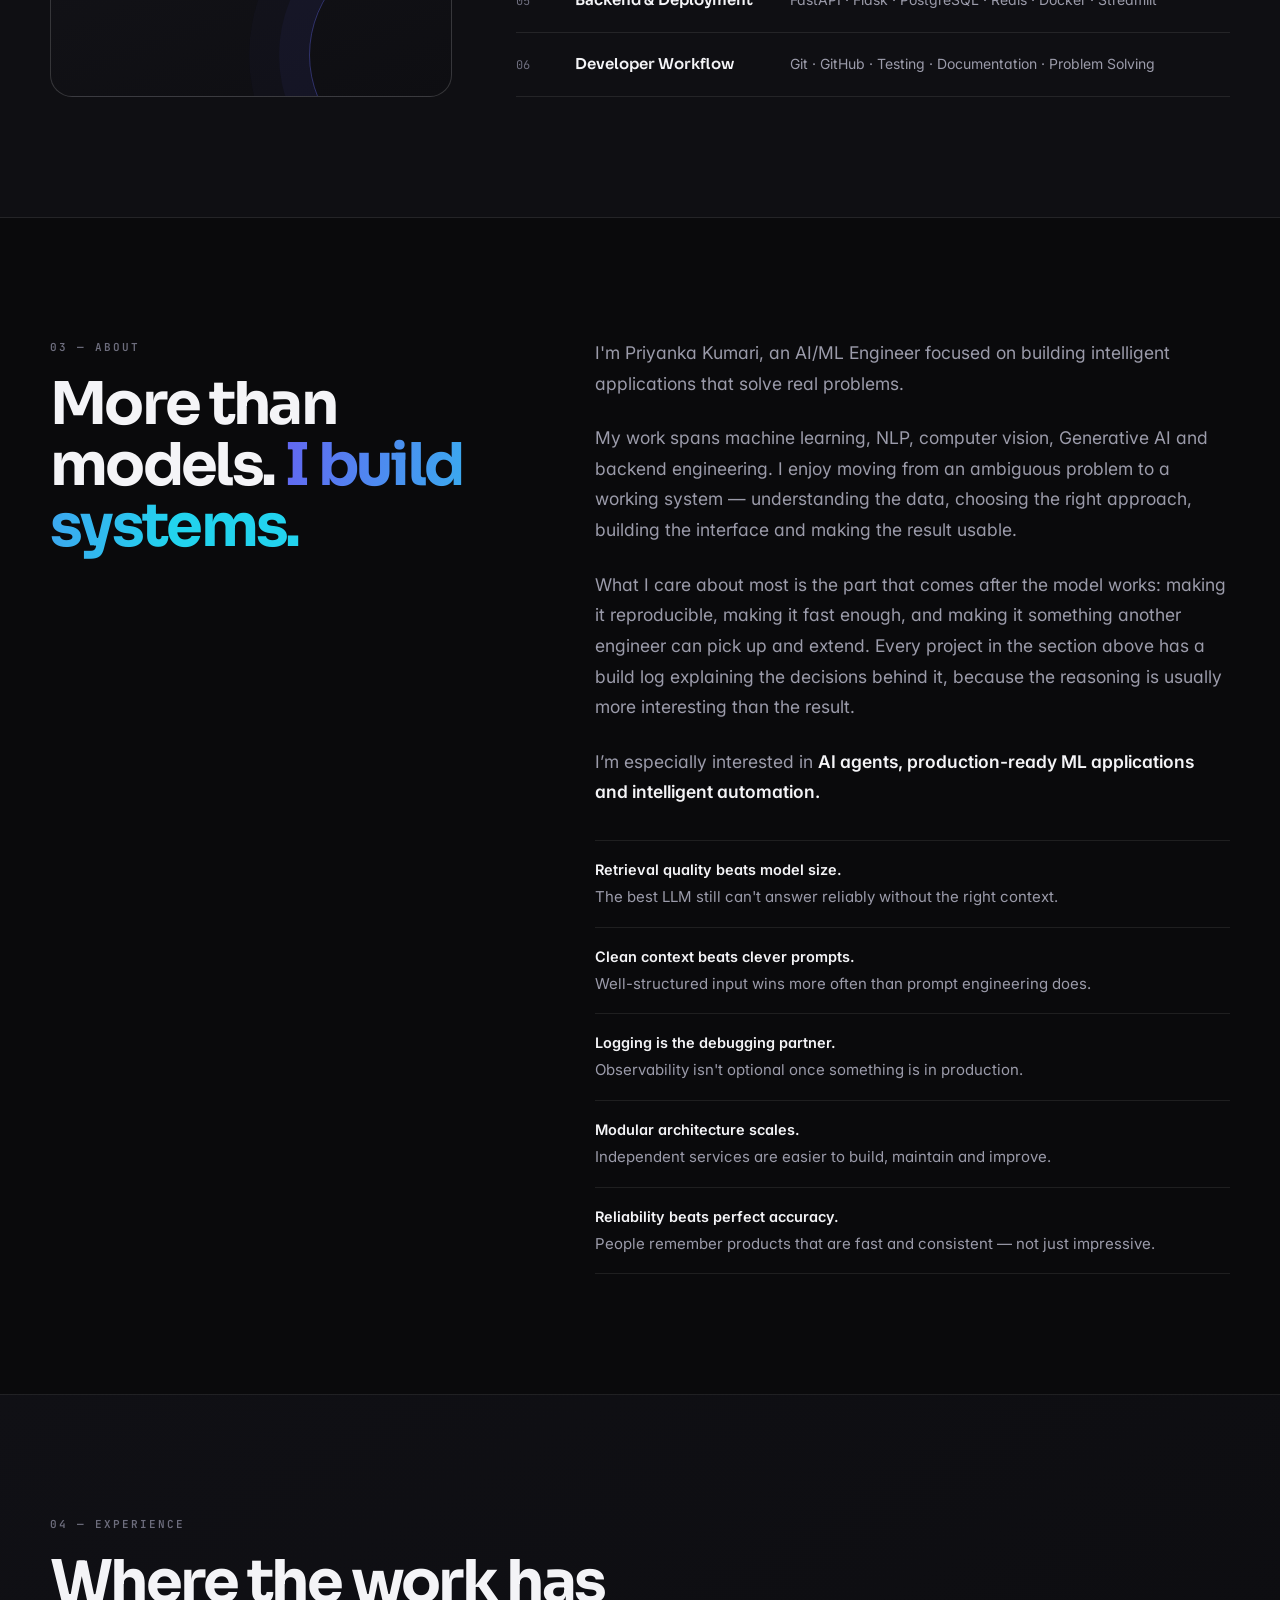
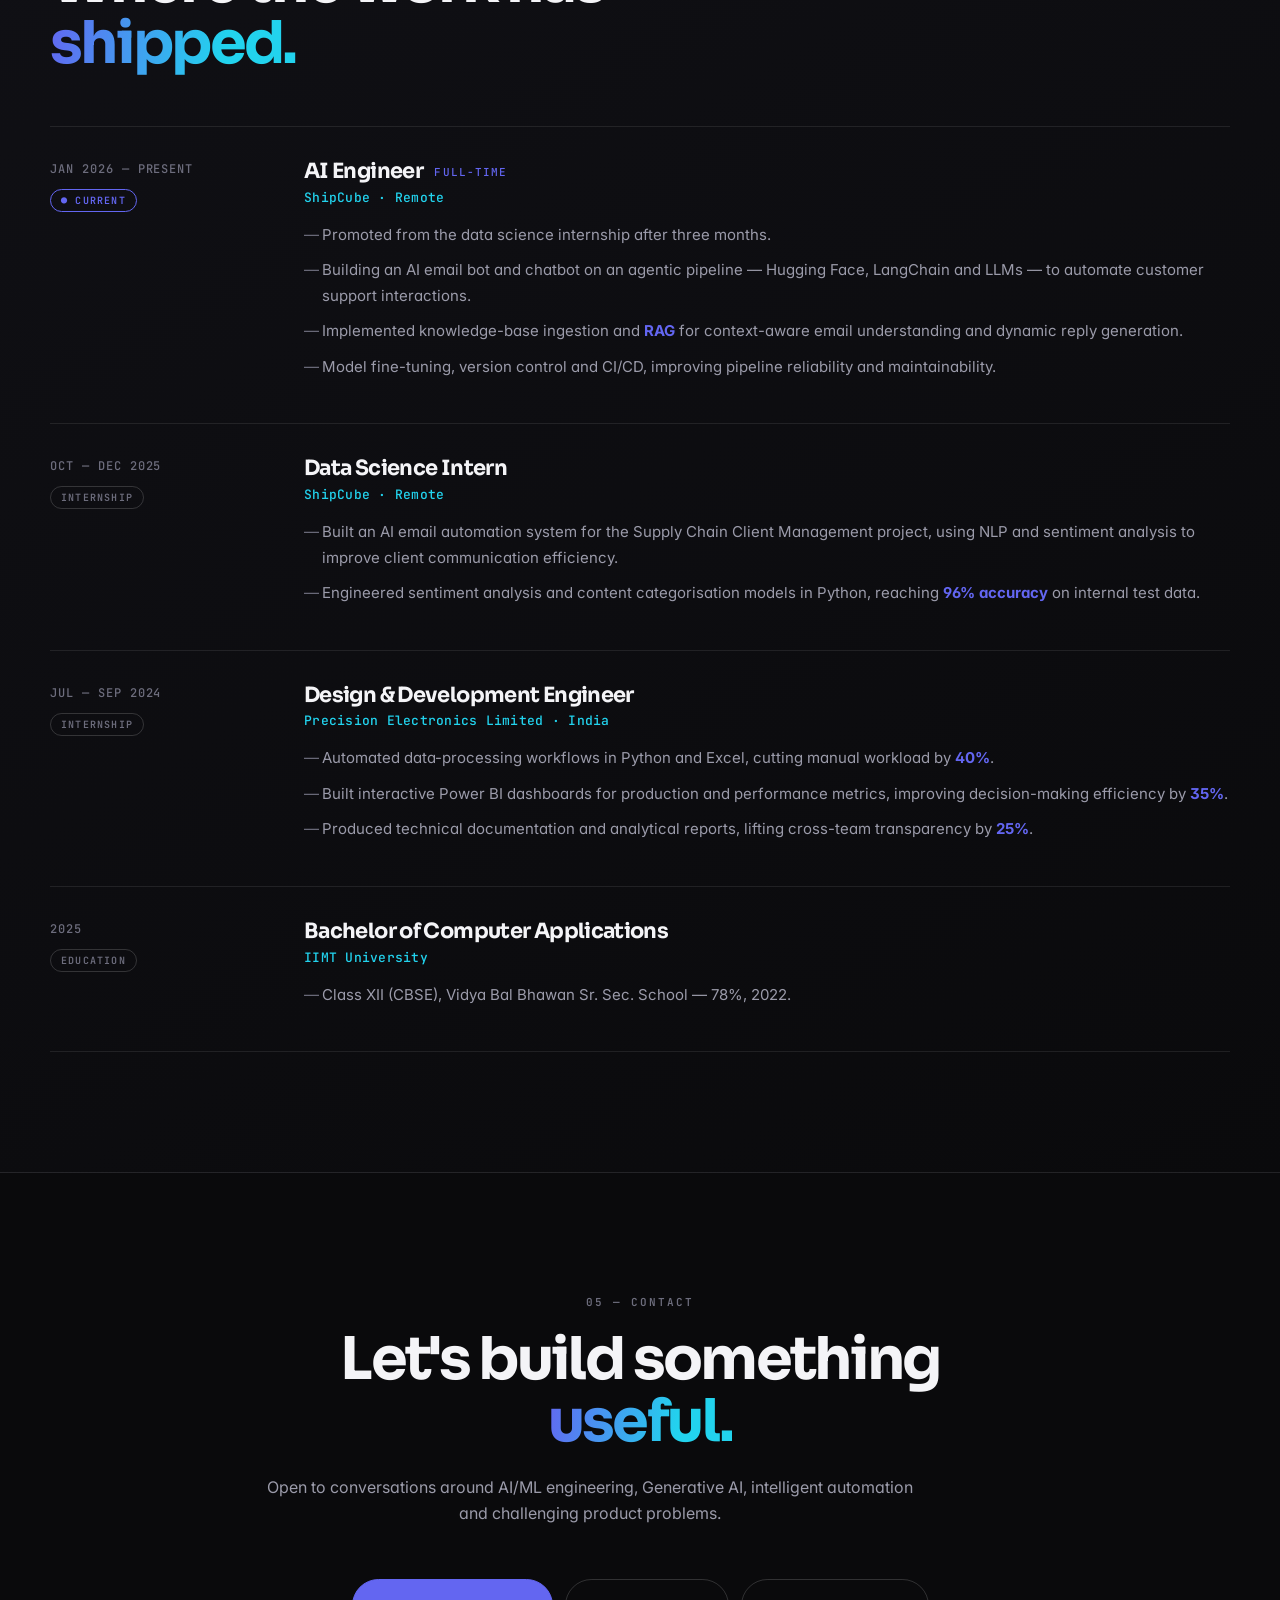
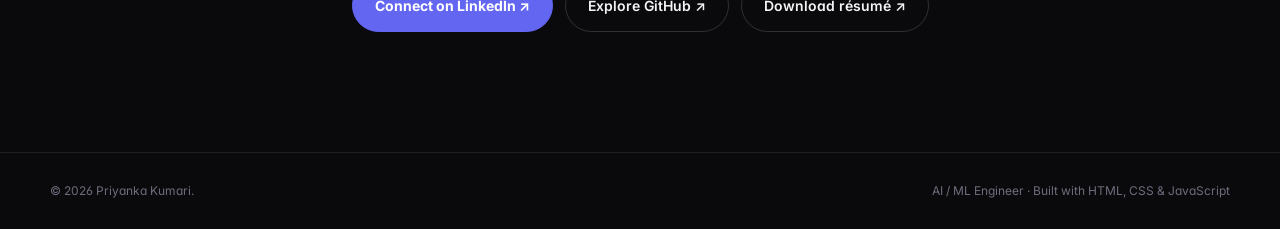
==== commit aba54c45: "Mark Resume Screening as live and link the demo The app is running on Streamlit Community Cloud at p" ====
--- a/index.html
+++ b/index.html
@@ -217,7 +217,7 @@
         <article class="project reveal">
           <div class="project-number">06</div>
           <div class="preview" aria-hidden="true">
-            <div class="preview-head"><span class="pv-dot"></span>CLASSIFIER · TF-IDF</div>
+            <div class="preview-head"><span class="pv-dot live"></span>CLASSIFIER · TF-IDF &middot; LIVE</div>
             <div class="preview-body">
               <p><span class="pv-cmd">&gt;</span> resume.pdf</p>
               <p><span class="pv-arrow">&#8627;</span> clean &rarr; tokenise &rarr; tfidf.pkl &rarr; clf.pkl</p>
@@ -231,6 +231,7 @@
           <div class="chips"><span>scikit-learn</span><span>KNN</span><span>TF-IDF</span><span>Streamlit</span></div>
           <div class="project-links">
             <a class="link-primary" href="project/resume-screening-app.html">Build Log →</a>
+            <a href="https://priyanka-resume-screening.streamlit.app/" target="_blank" rel="noreferrer">Live Demo ↗</a>
             <a href="project/resume-screening-app.html#walkthrough">Walkthrough</a>
             <a href="https://github.com/pinkaofc/Resume-Screening-App" target="_blank" rel="noreferrer">Repo ↗</a>
           </div>
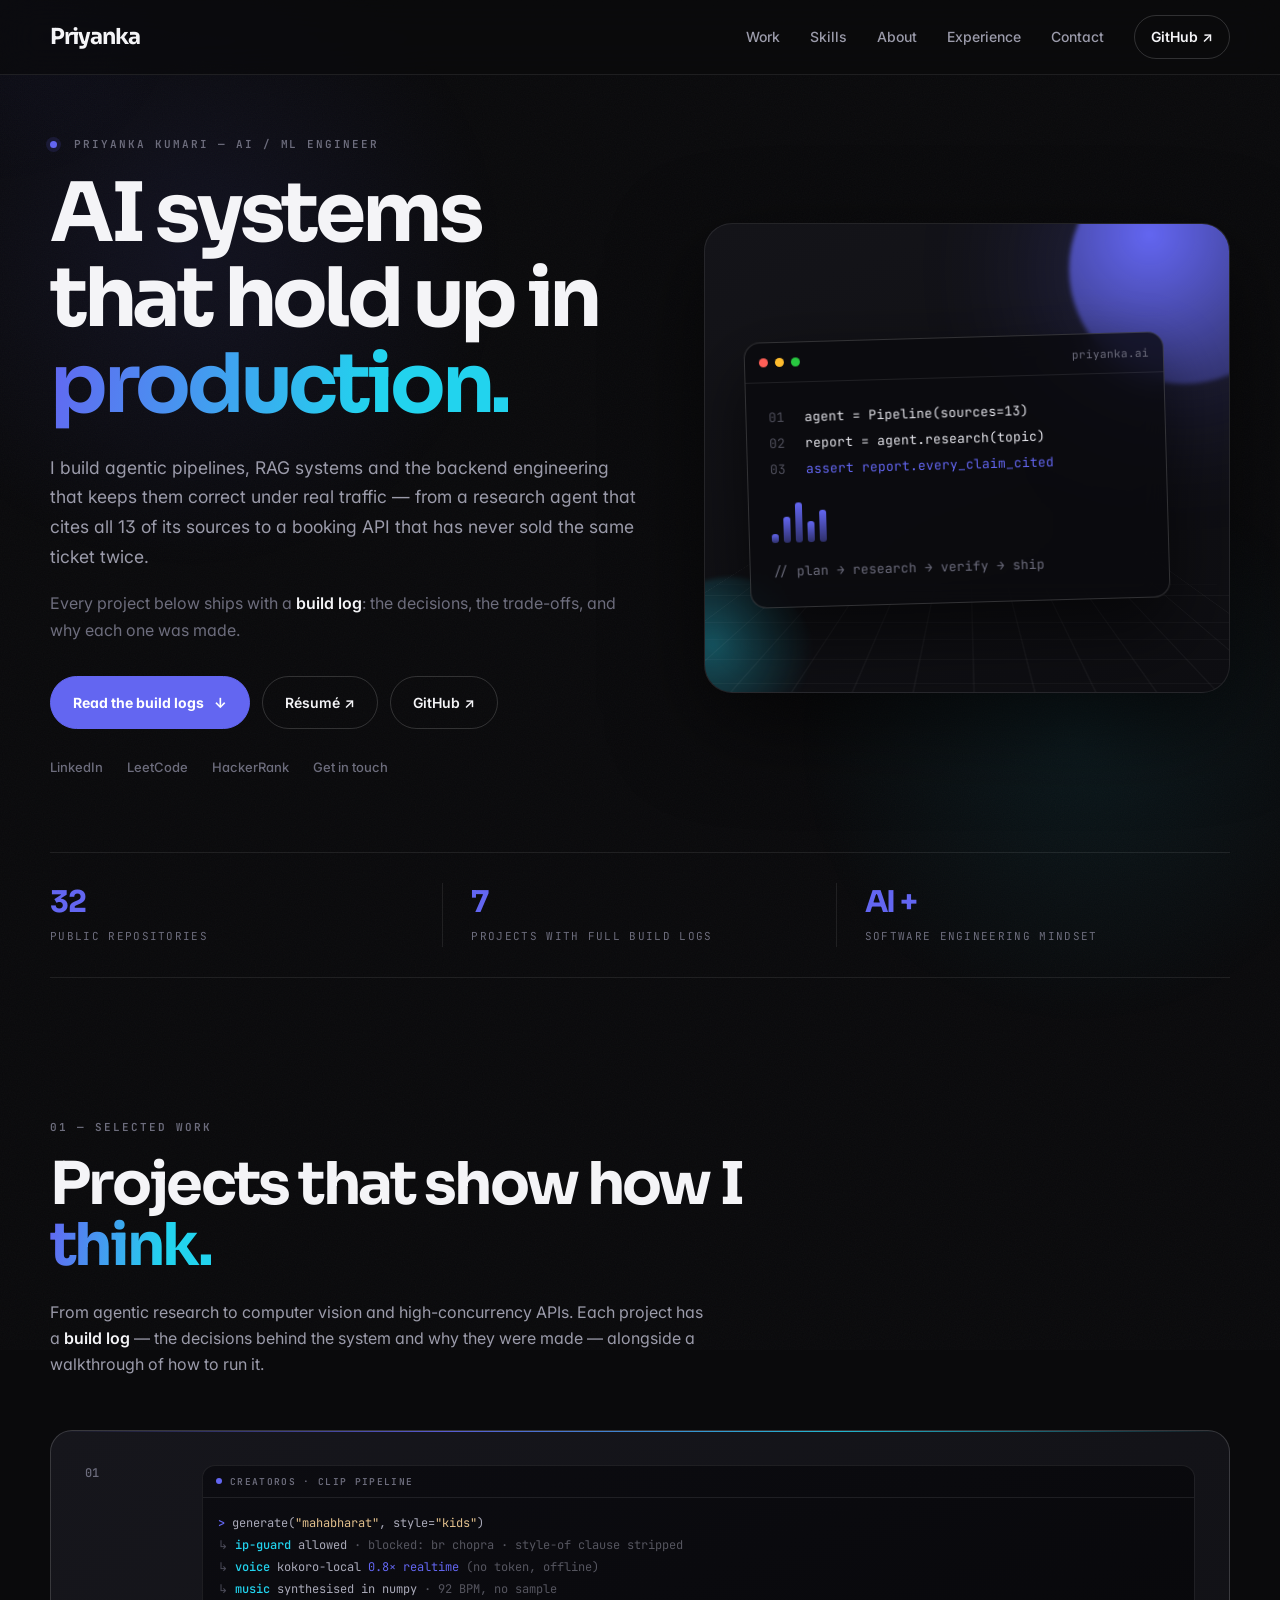
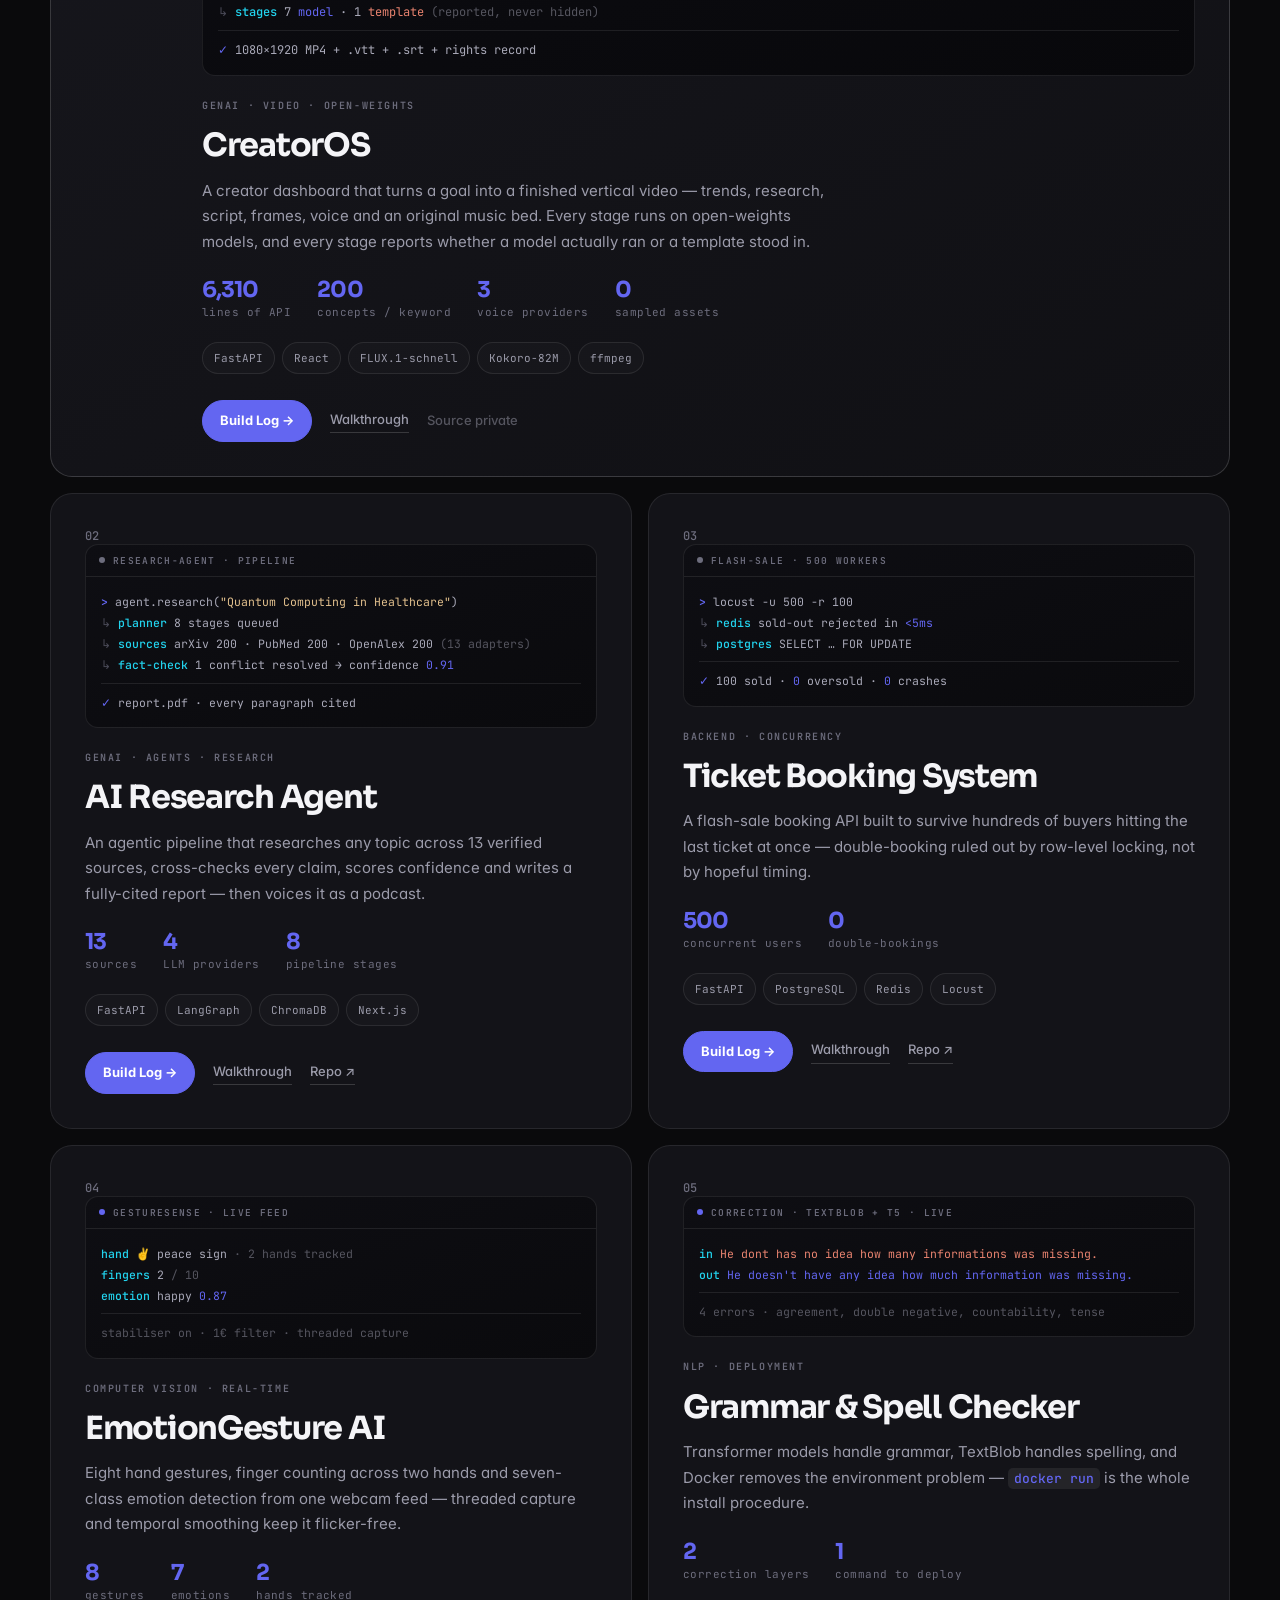
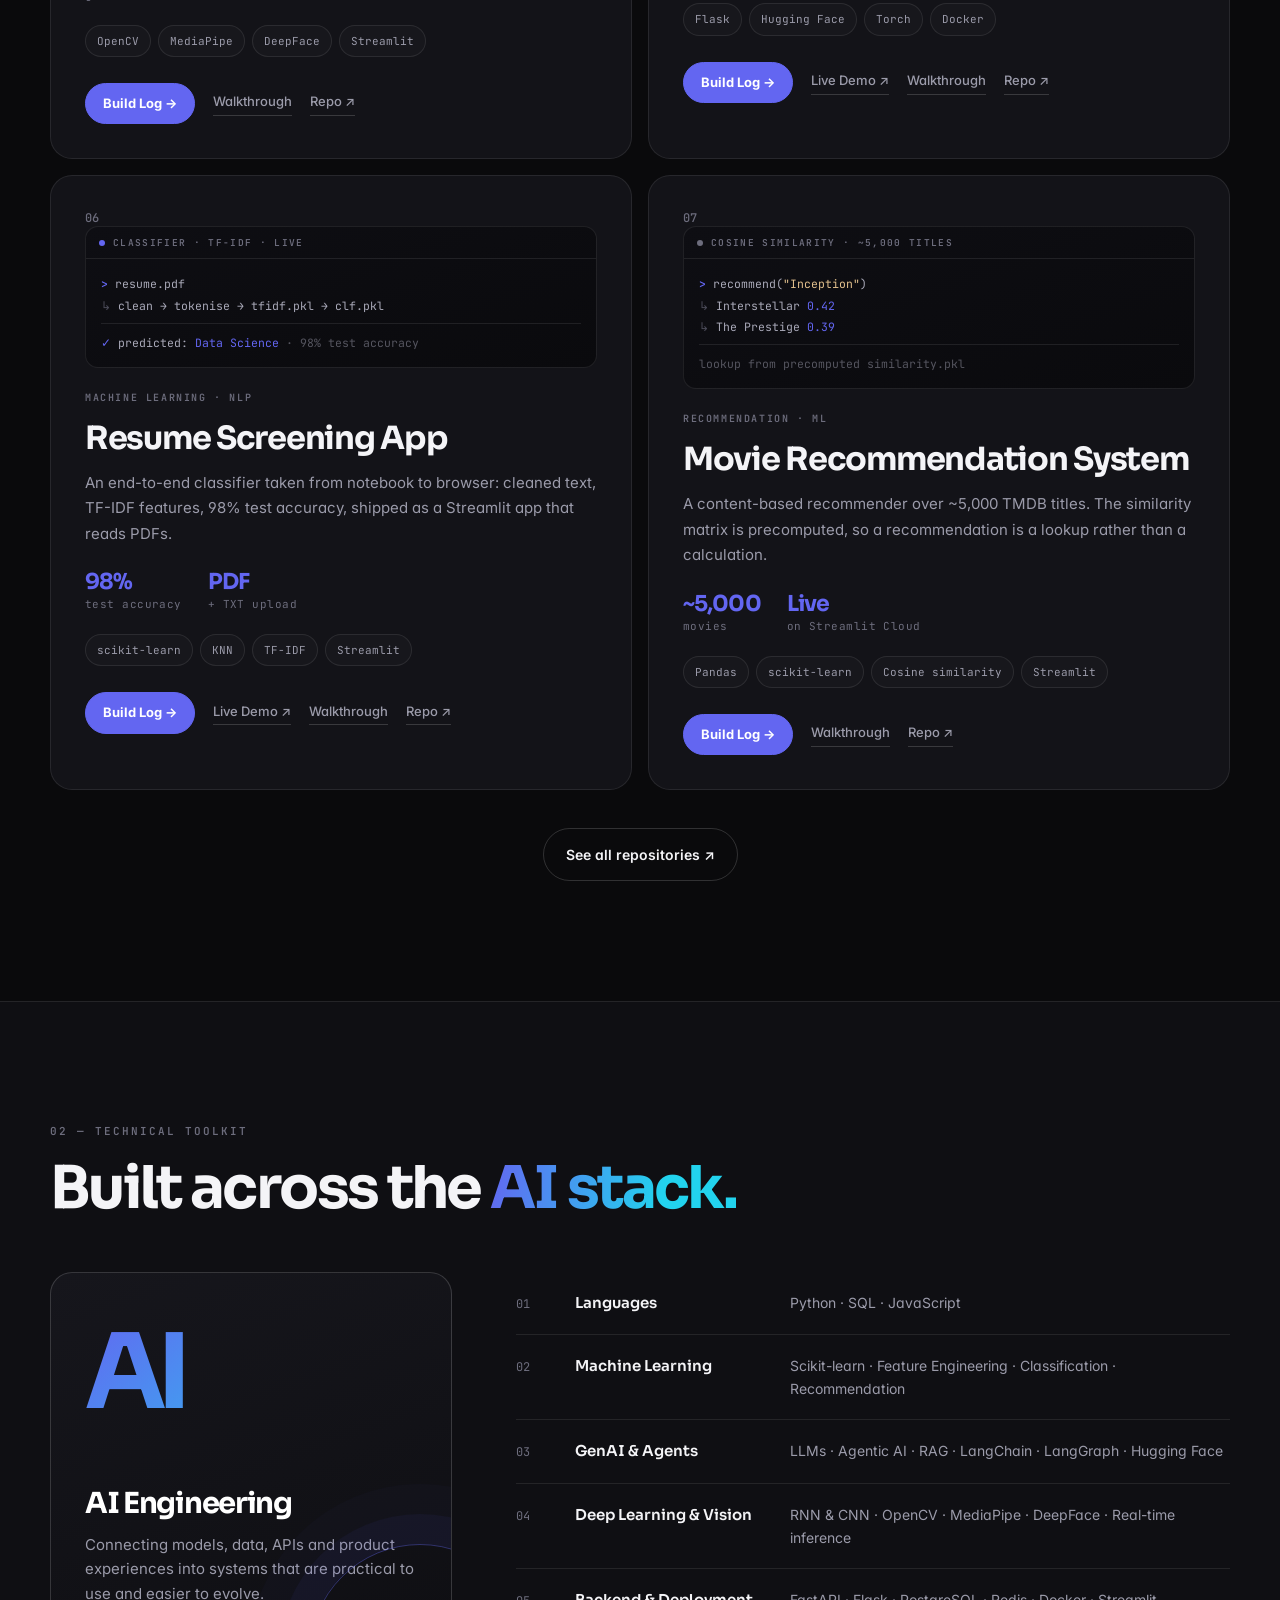
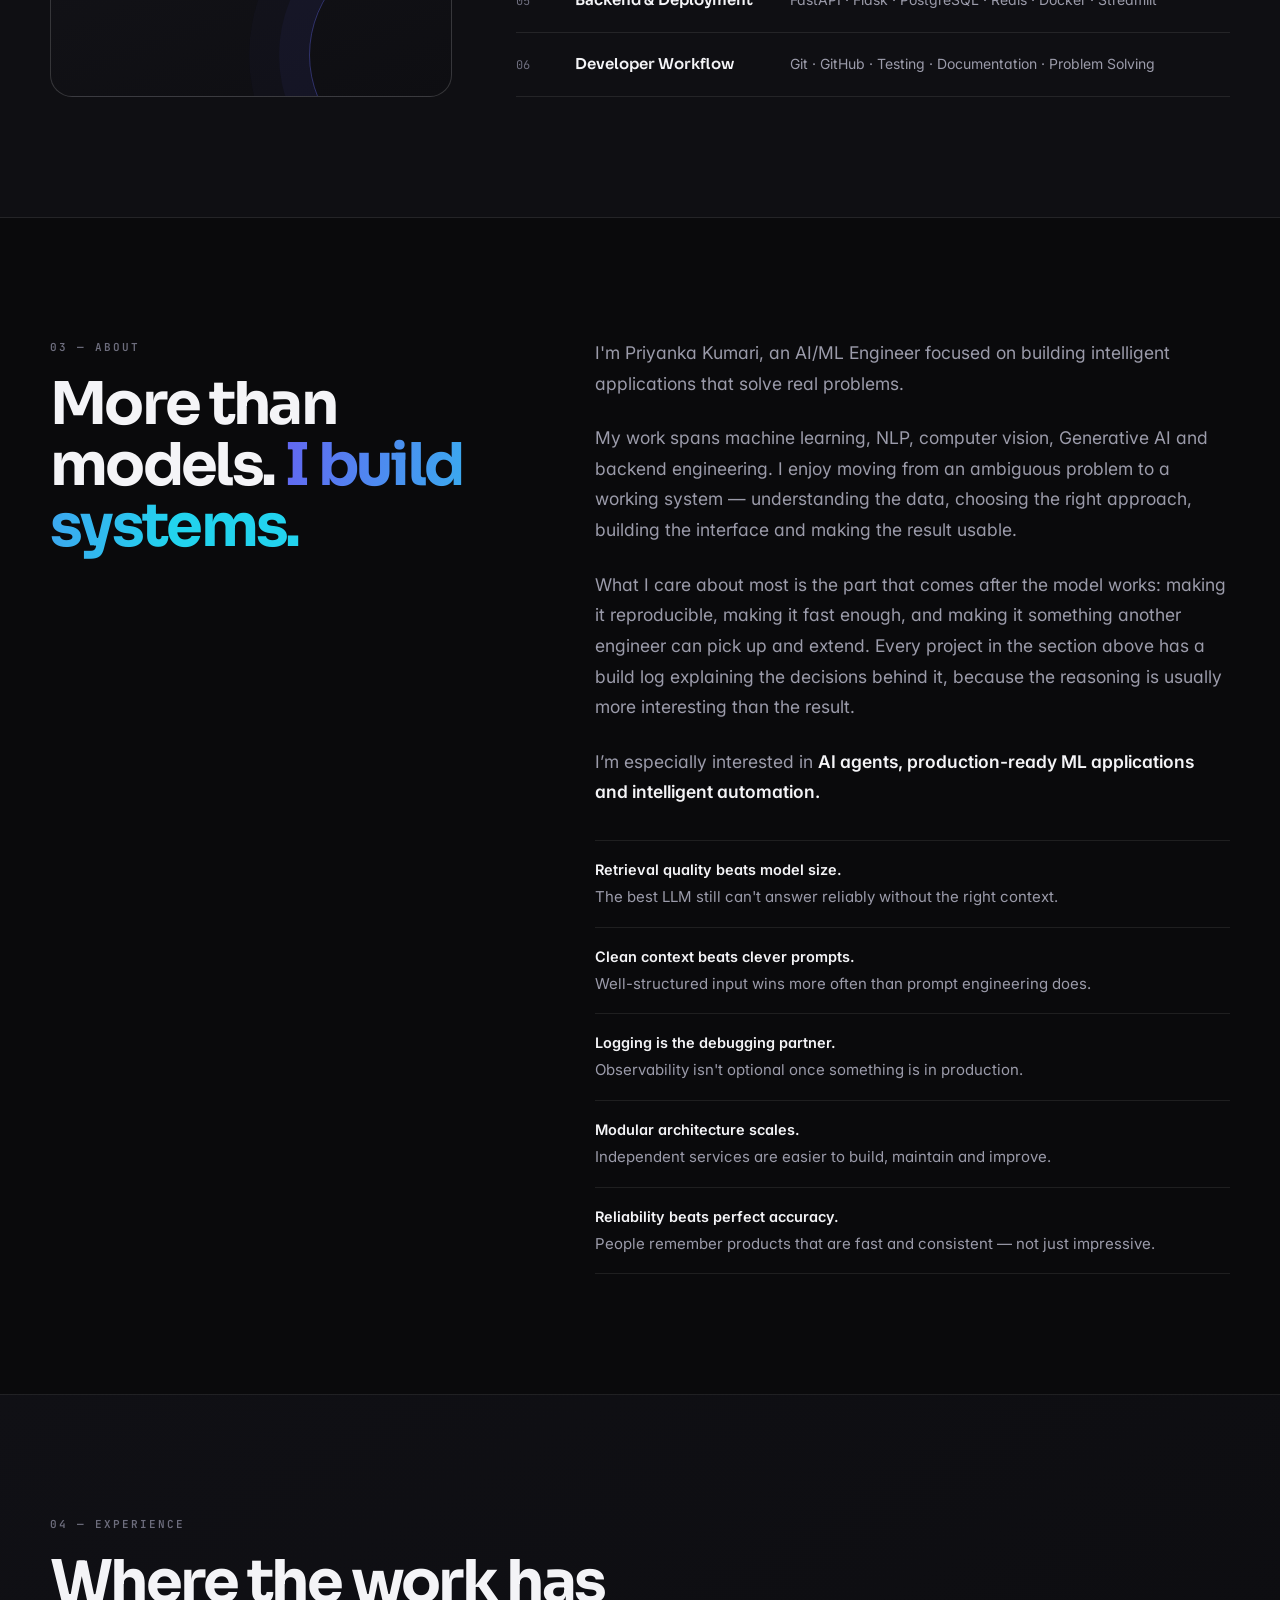
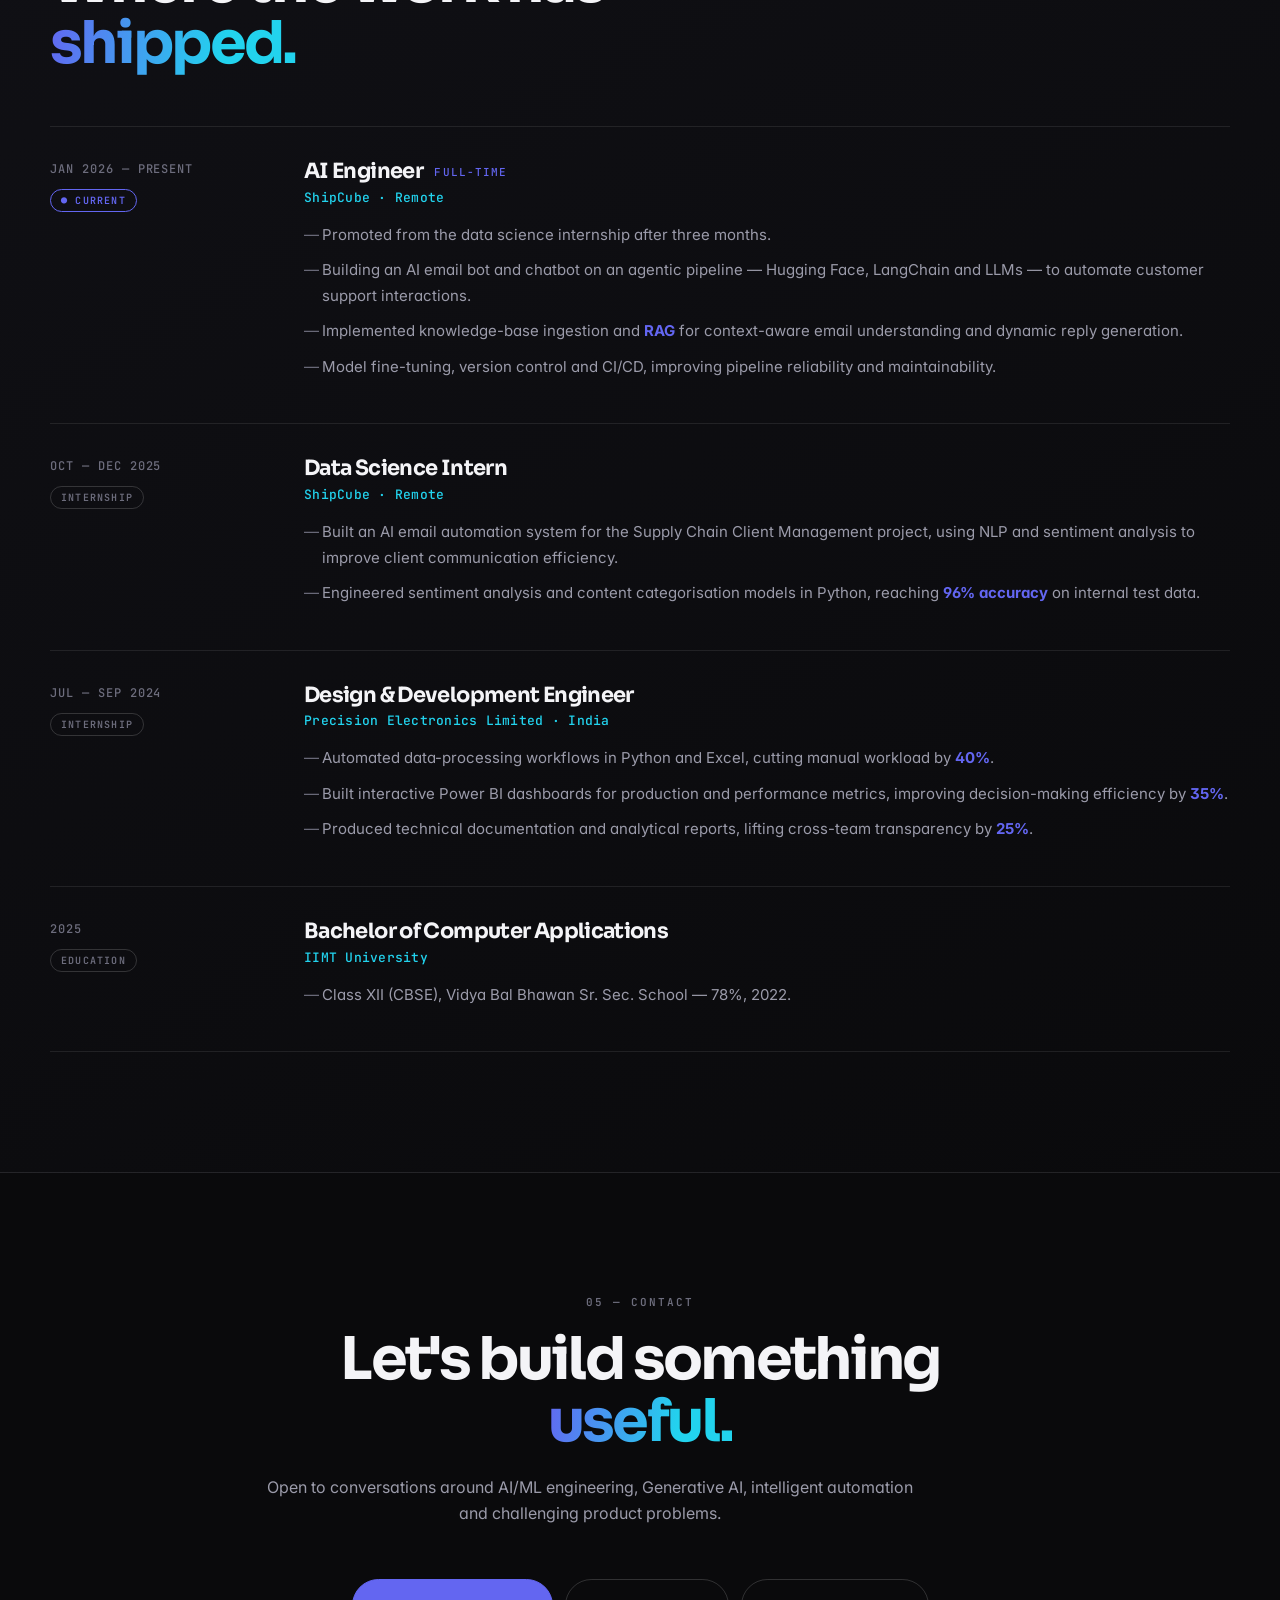
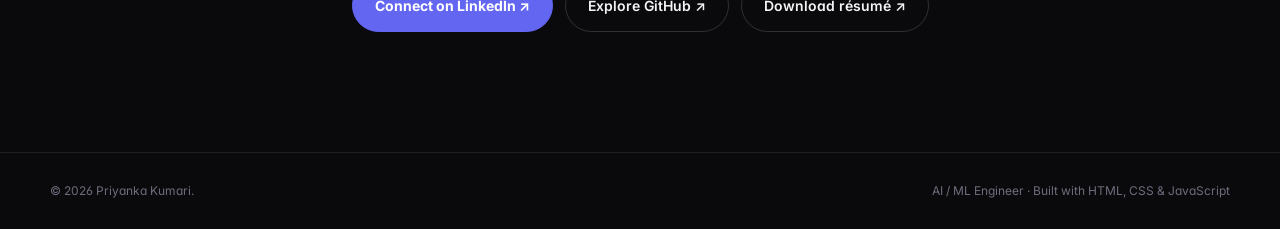
==== commit a6bfeda1: "Mark Grammar & Spell Checker as live Running at huggingface.co/spaces/pinkaofc/grammar-spell-checker" ====
--- a/index.html
+++ b/index.html
@@ -195,7 +195,7 @@
         <article class="project reveal">
           <div class="project-number">05</div>
           <div class="preview" aria-hidden="true">
-            <div class="preview-head"><span class="pv-dot"></span>CORRECTION · TEXTBLOB + TRANSFORMER</div>
+            <div class="preview-head"><span class="pv-dot live"></span>CORRECTION · TEXTBLOB + T5 &middot; LIVE</div>
             <div class="preview-body">
               <p><span class="pv-key">in</span> <span class="pv-bad">He dont has no idea how many informations was missing.</span></p>
               <p><span class="pv-key">out</span> <span class="pv-ok">He doesn't have any idea how much information was missing.</span></p>
@@ -209,6 +209,7 @@
           <div class="chips"><span>Flask</span><span>Hugging Face</span><span>Torch</span><span>Docker</span></div>
           <div class="project-links">
             <a class="link-primary" href="project/grammar-spell-checker.html">Build Log →</a>
+            <a href="https://huggingface.co/spaces/pinkaofc/grammar-spell-checker" target="_blank" rel="noreferrer">Live Demo ↗</a>
             <a href="project/grammar-spell-checker.html#walkthrough">Walkthrough</a>
             <a href="https://github.com/pinkaofc/Grammar-Spell-Checker-NLP-App" target="_blank" rel="noreferrer">Repo ↗</a>
           </div>
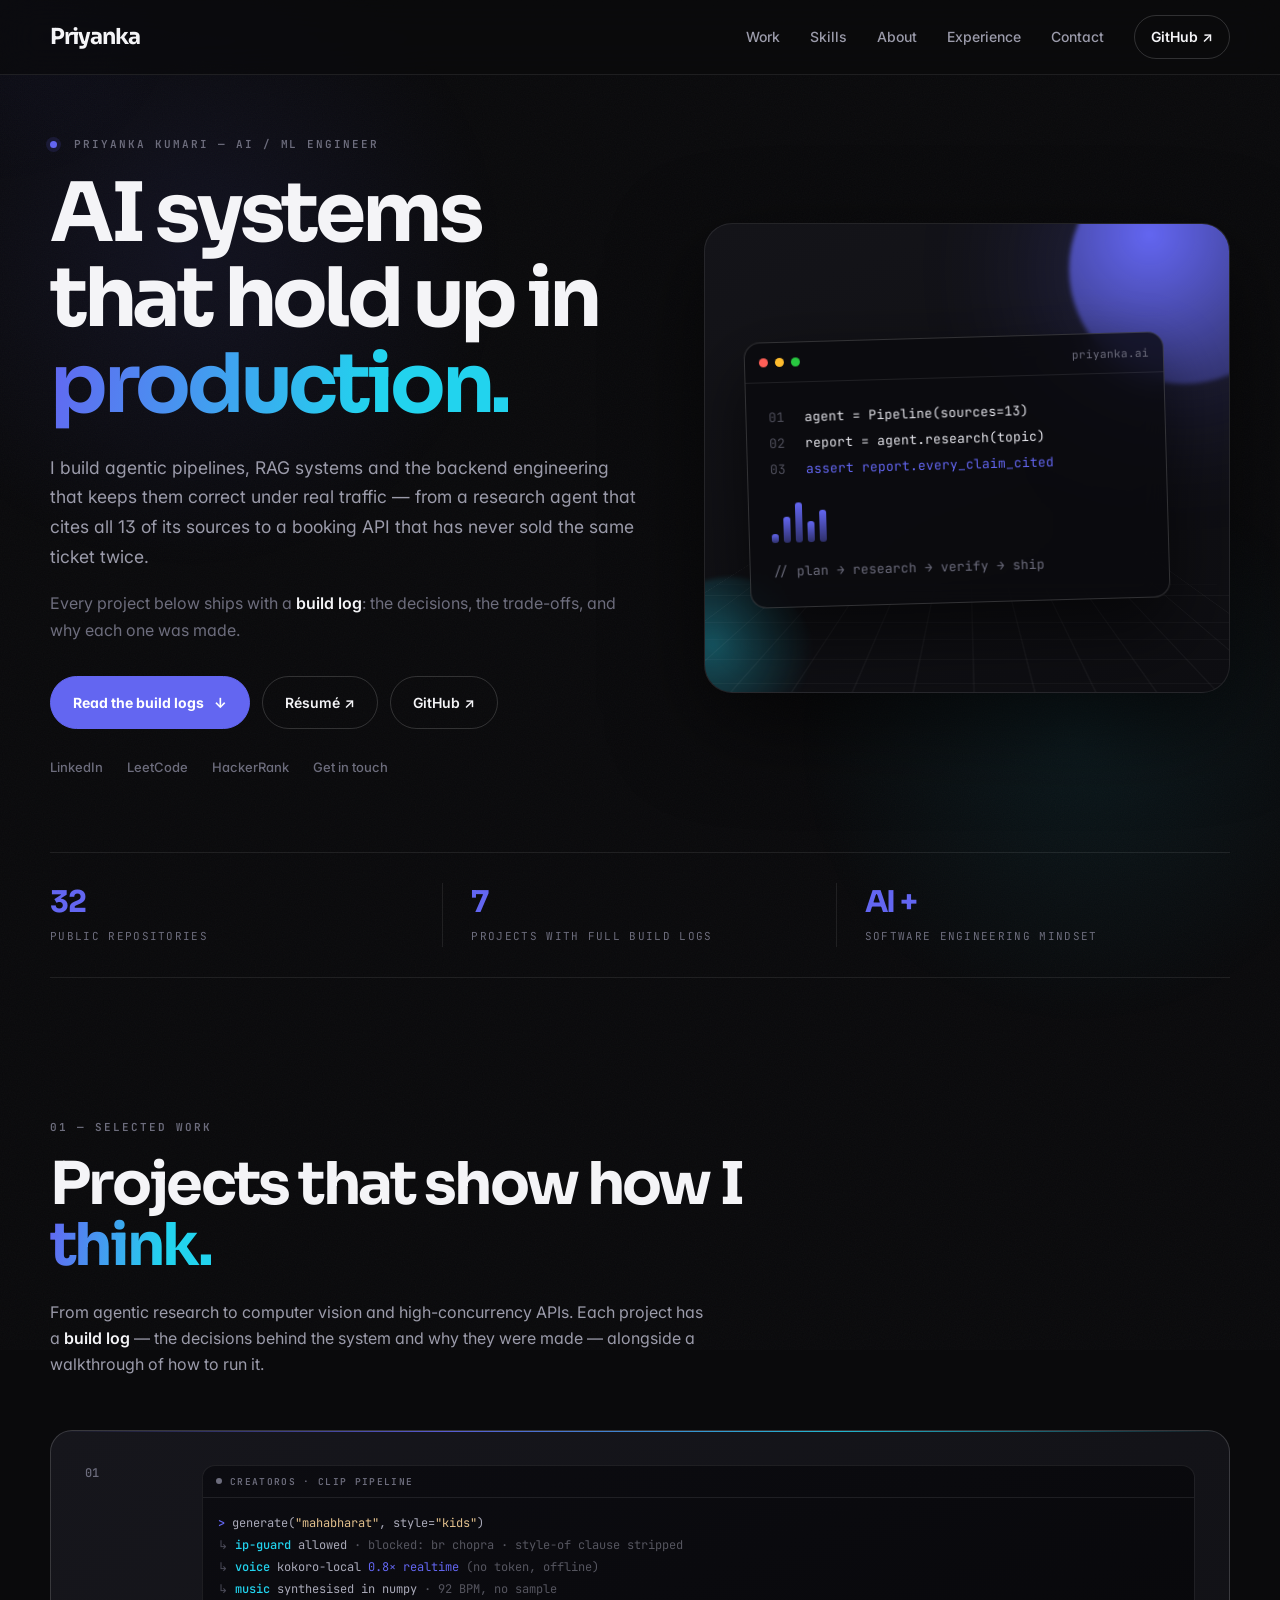
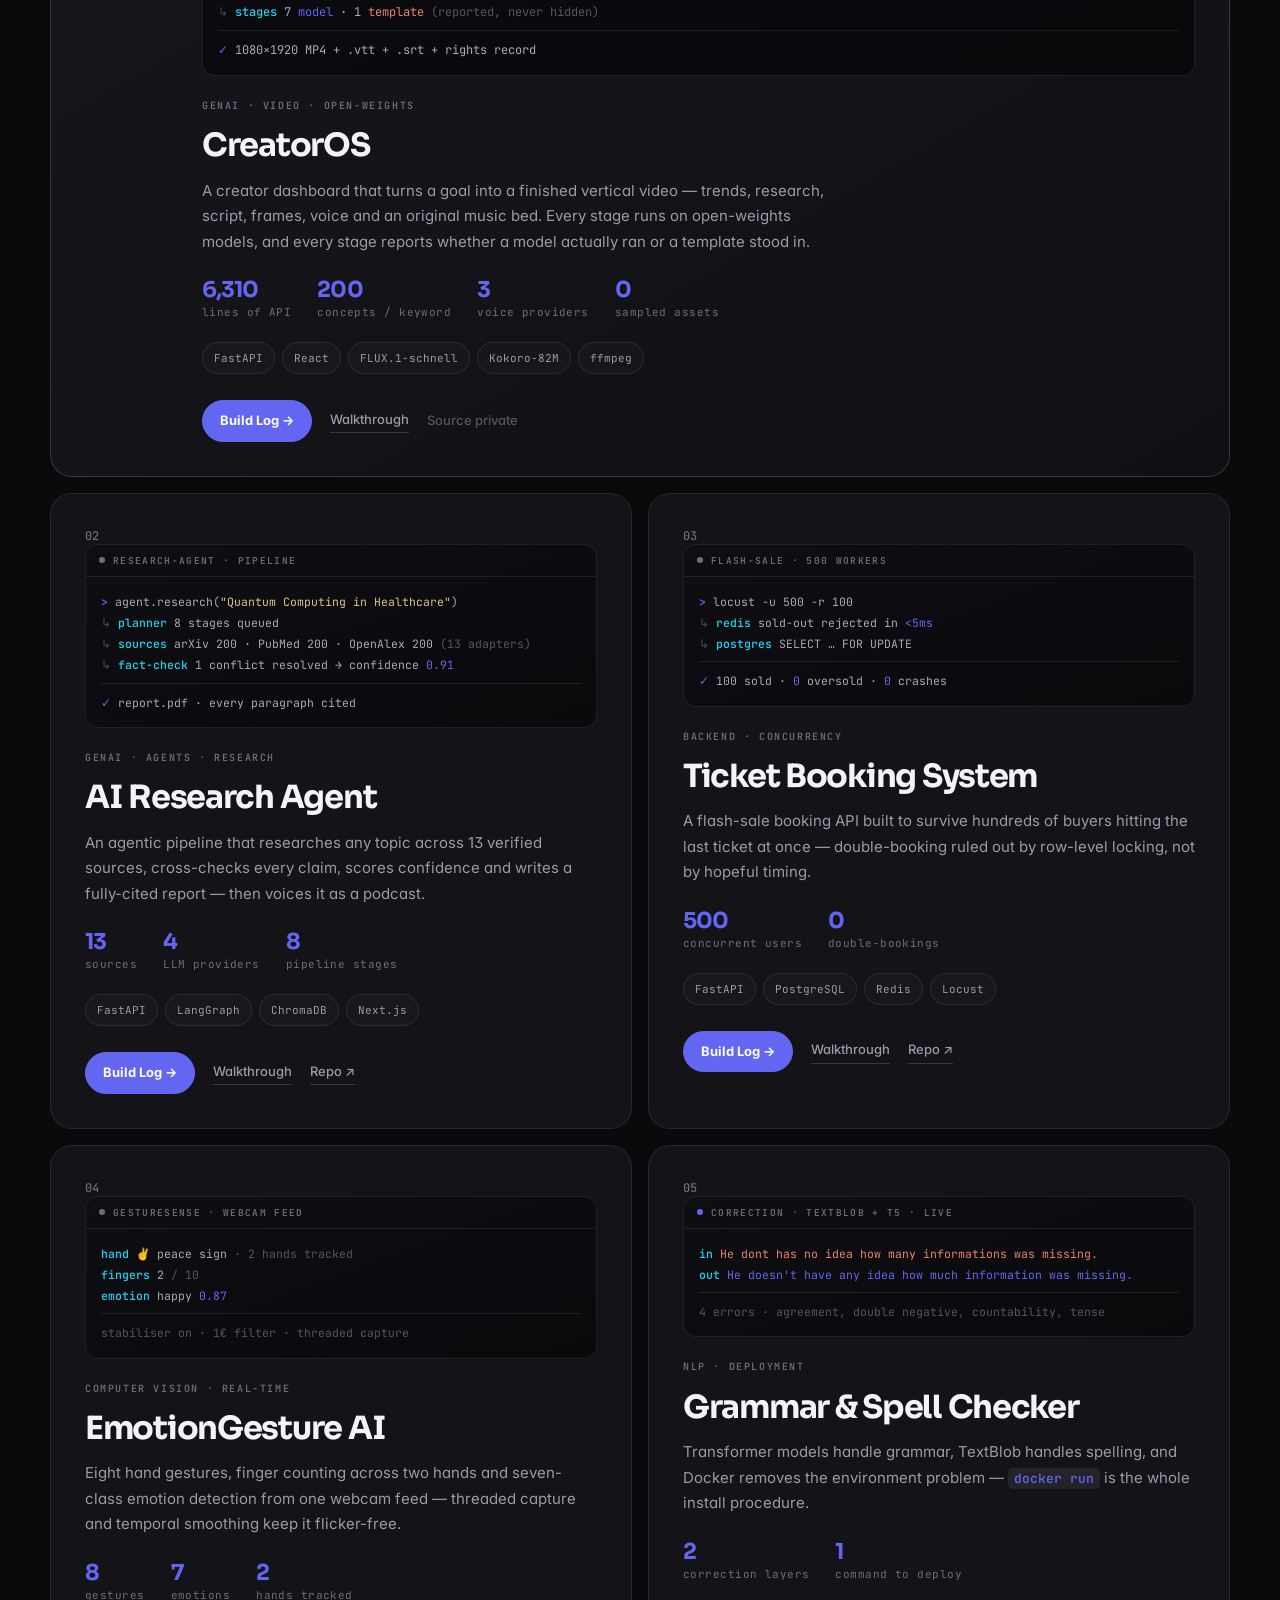
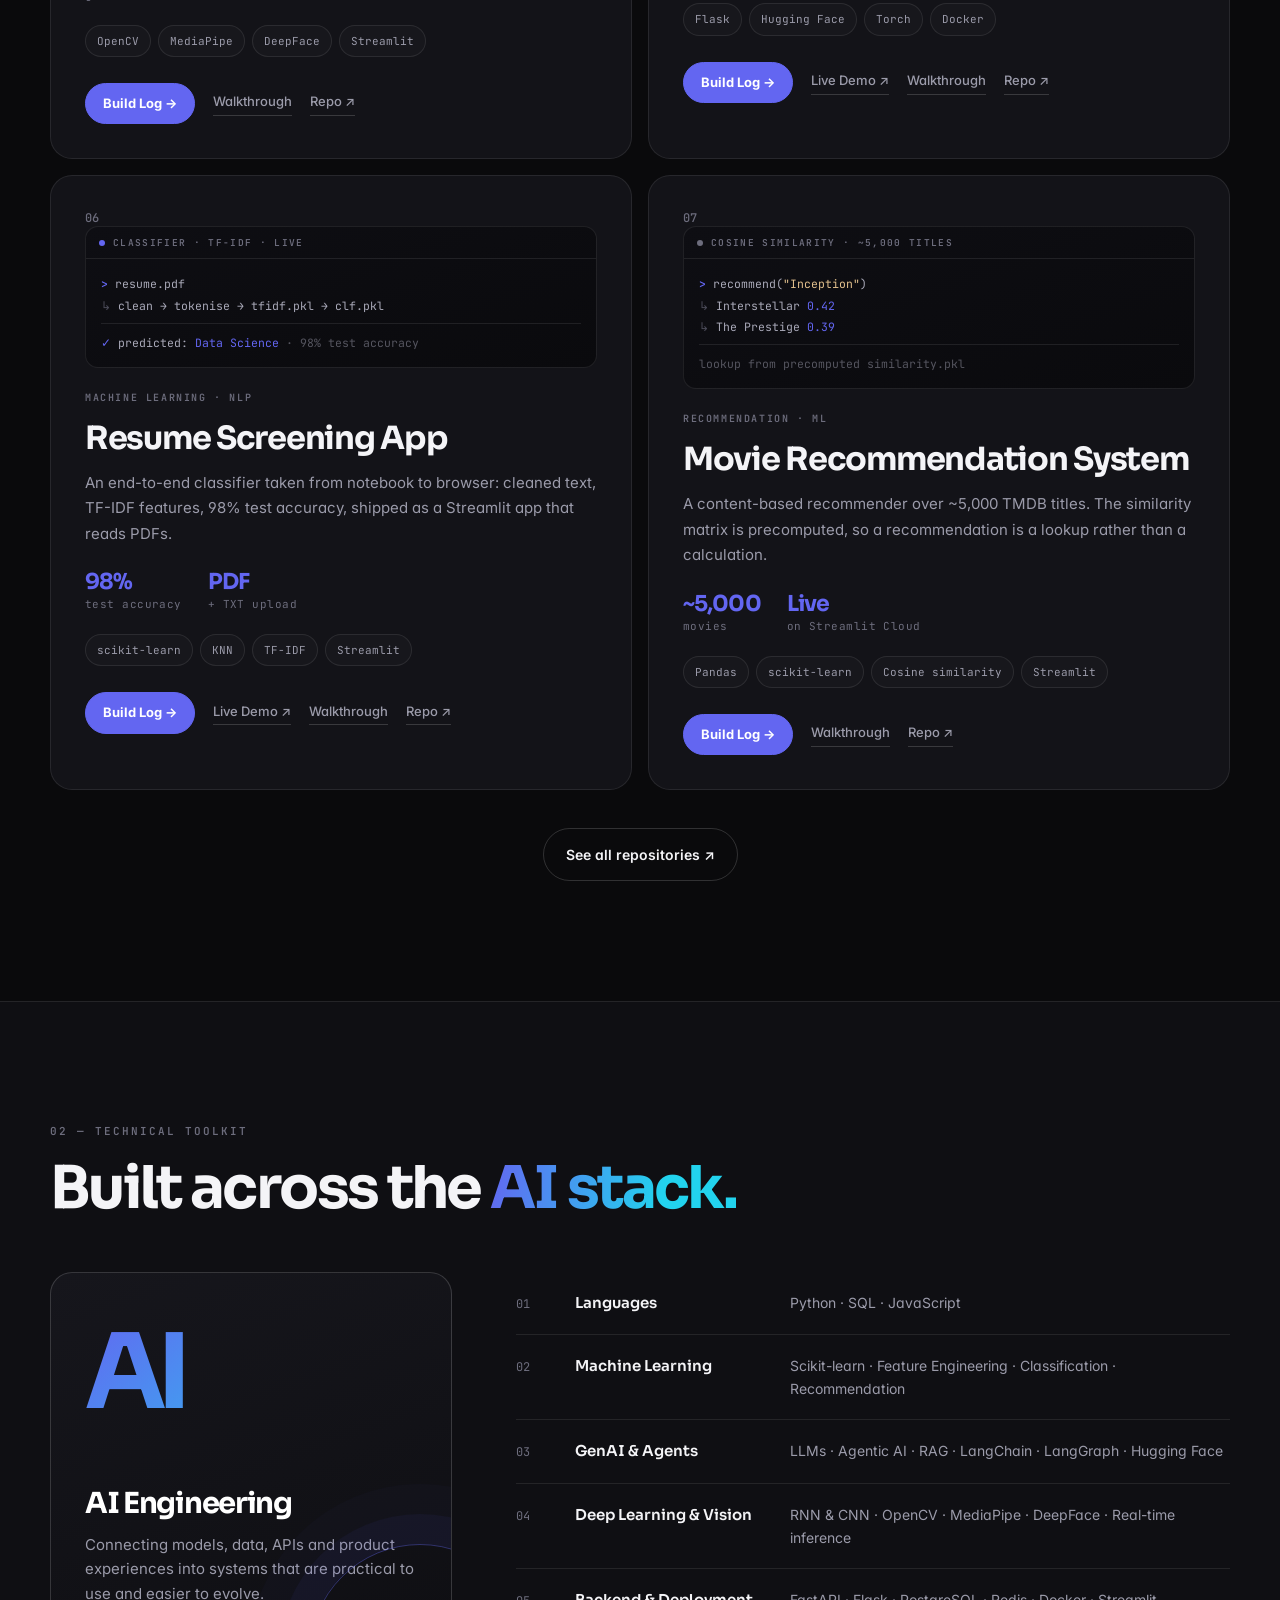
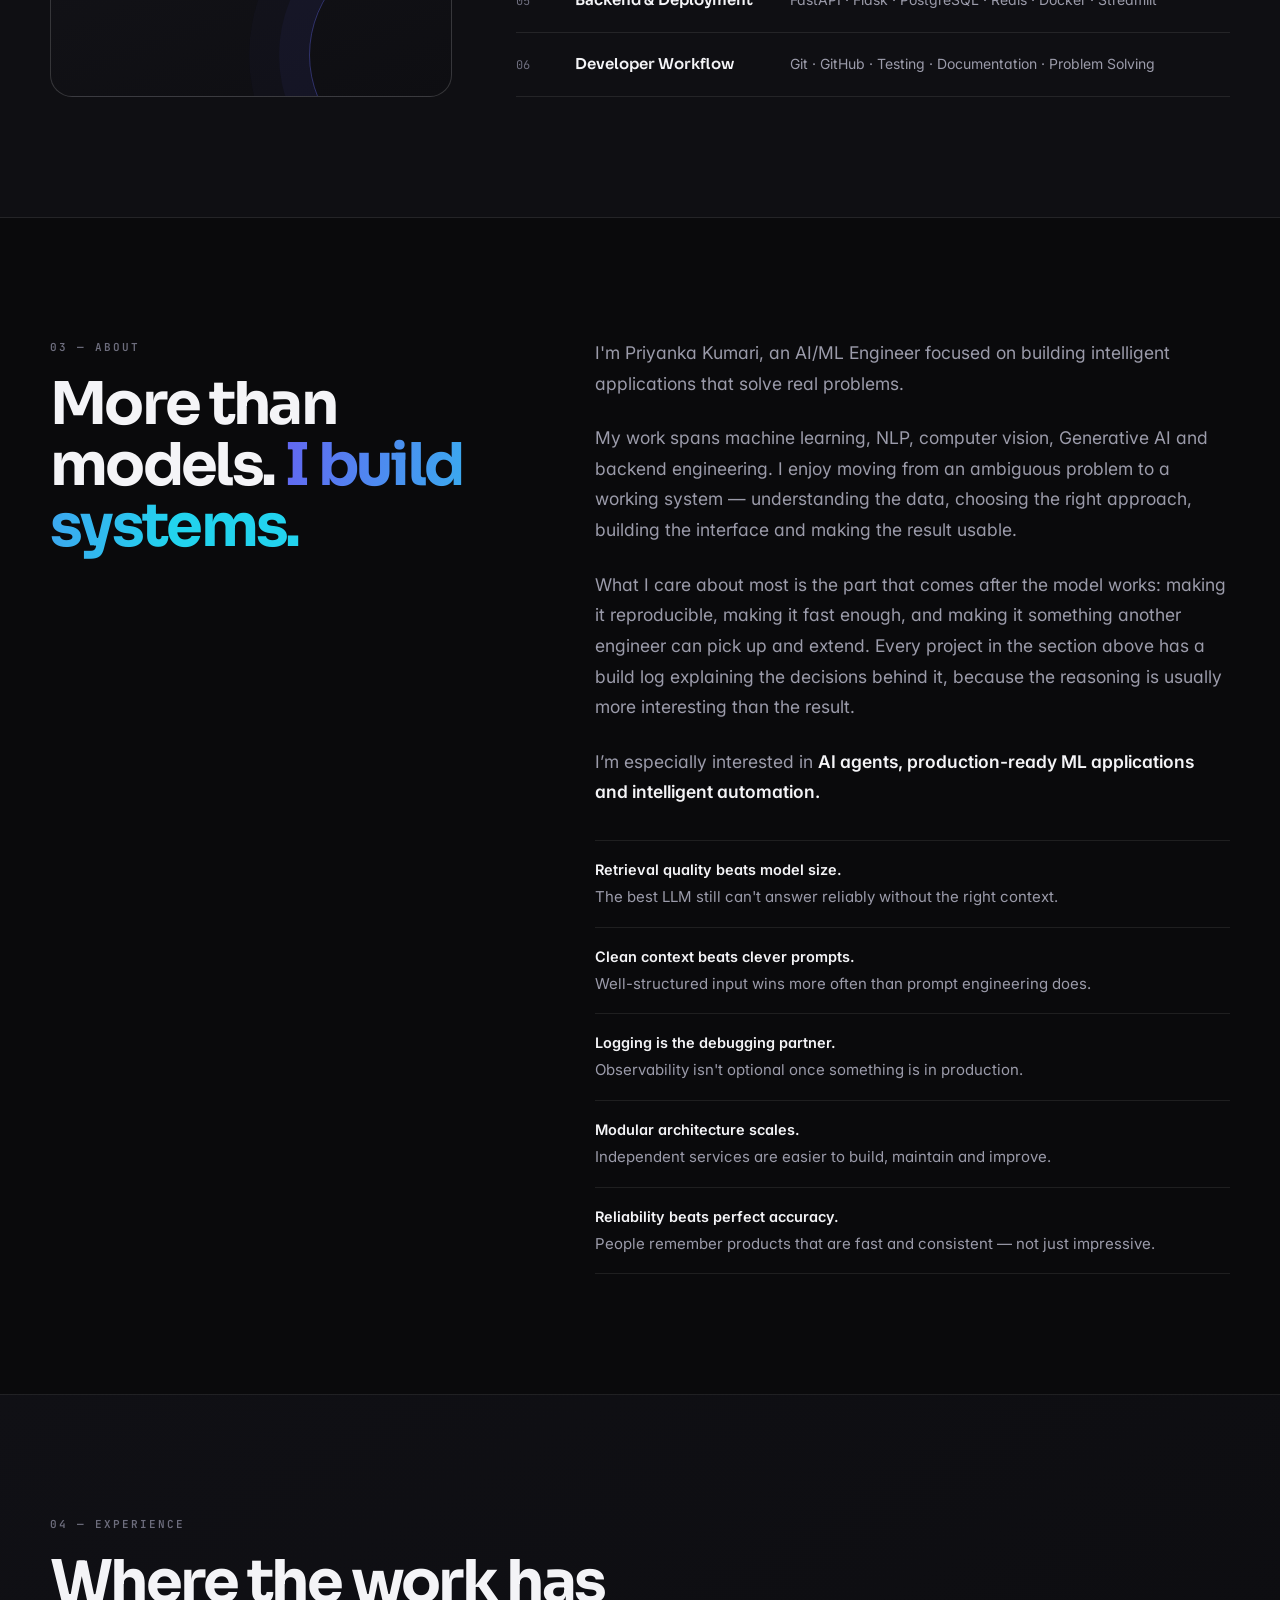
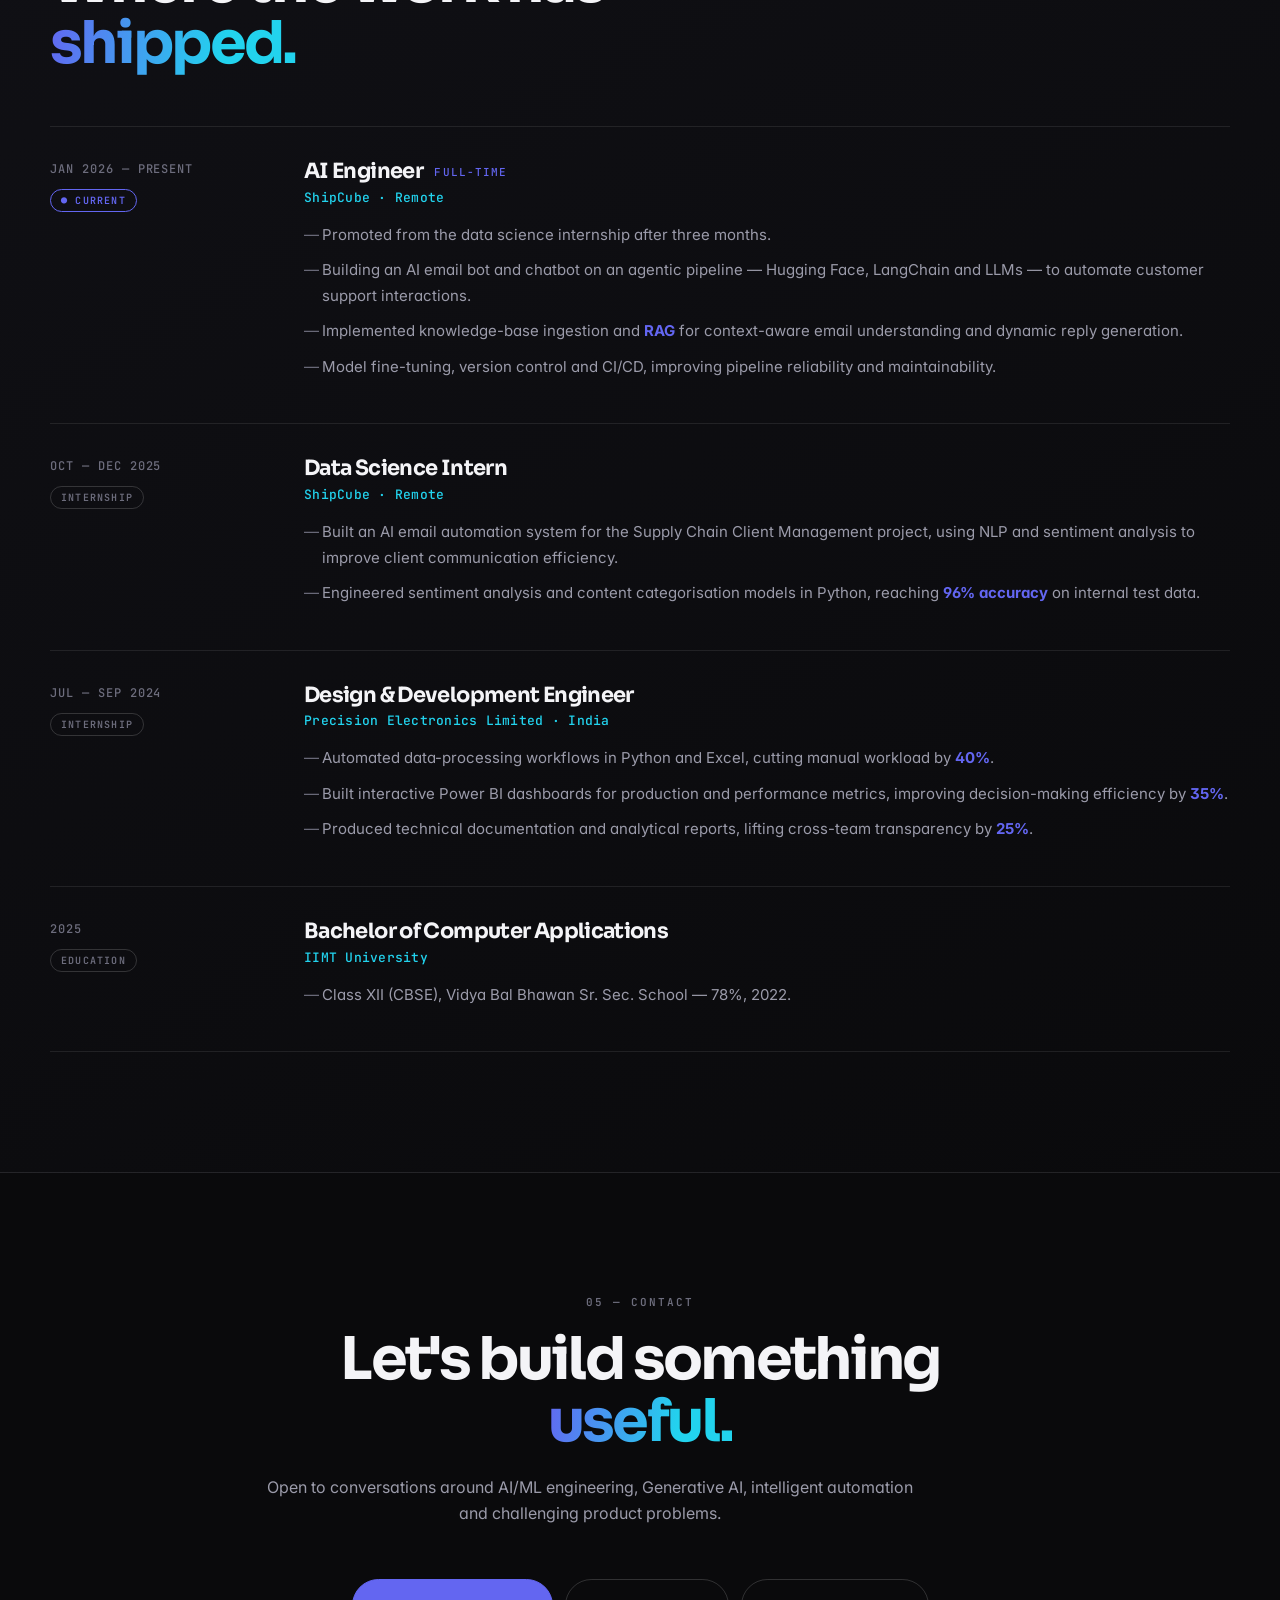
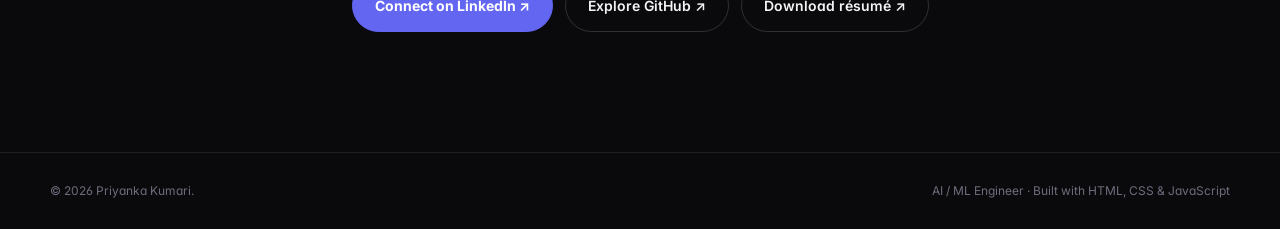
==== commit 472c10e9: "Reserve the live indicator for projects that are actually deployed The pulsing dot was decorative on" ====
--- a/index.html
+++ b/index.html
@@ -99,7 +99,7 @@
           <div class="project-number">01</div>
           <div>
             <div class="preview" aria-hidden="true">
-              <div class="preview-head"><span class="pv-dot live"></span>CREATOROS · CLIP PIPELINE</div>
+              <div class="preview-head"><span class="pv-dot"></span>CREATOROS · CLIP PIPELINE</div>
               <div class="preview-body">
                 <p><span class="pv-cmd">&gt;</span> generate(<span class="pv-str">"mahabharat"</span>, style=<span class="pv-str">"kids"</span>)</p>
                 <p><span class="pv-arrow">&#8627;</span> <span class="pv-key">ip-guard</span> allowed <span class="pv-dim">&middot; blocked: br chopra &middot; style-of clause stripped</span></p>
@@ -172,7 +172,7 @@
         <article class="project reveal">
           <div class="project-number">04</div>
           <div class="preview" aria-hidden="true">
-            <div class="preview-head"><span class="pv-dot live"></span>GESTURESENSE · LIVE FEED</div>
+            <div class="preview-head"><span class="pv-dot"></span>GESTURESENSE · WEBCAM FEED</div>
             <div class="preview-body">
               <p><span class="pv-key">hand</span> &#9996; peace sign <span class="pv-dim">&middot; 2 hands tracked</span></p>
               <p><span class="pv-key">fingers</span> 2 <span class="pv-dim">/ 10</span></p>
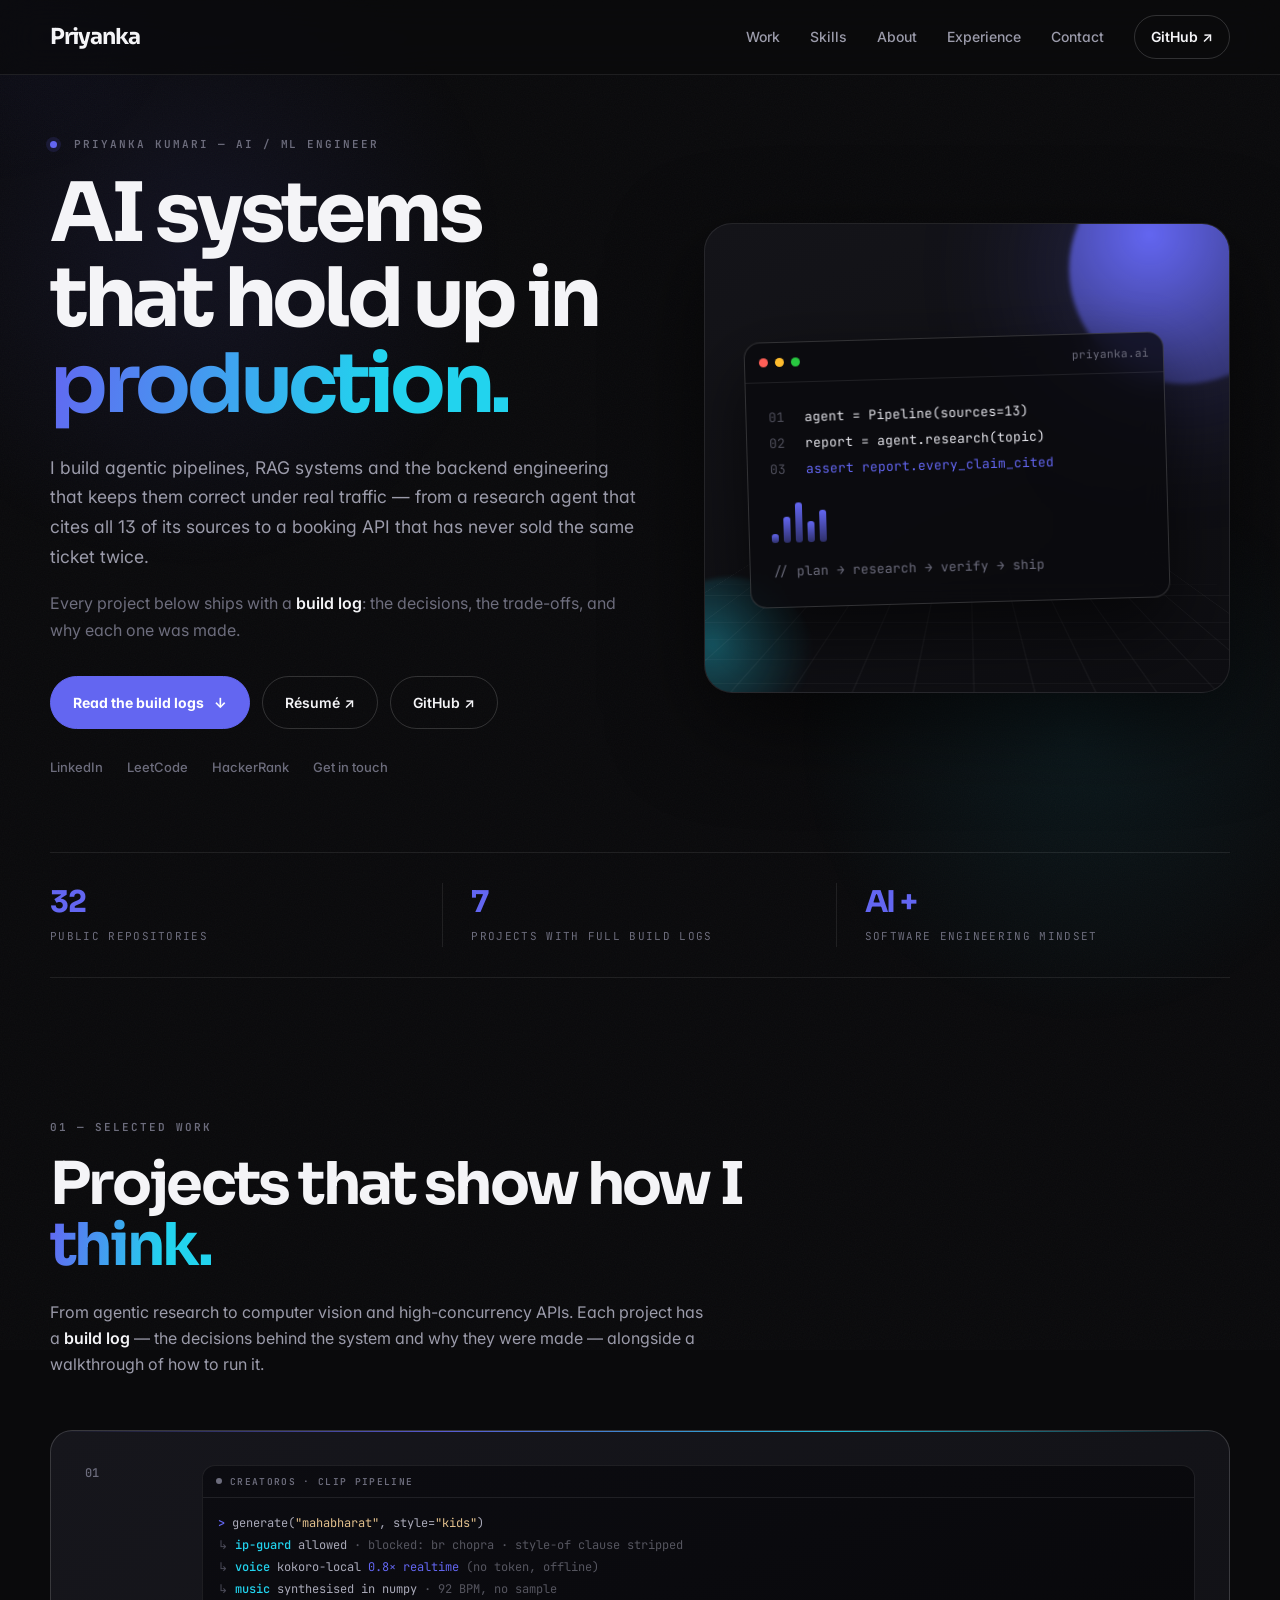
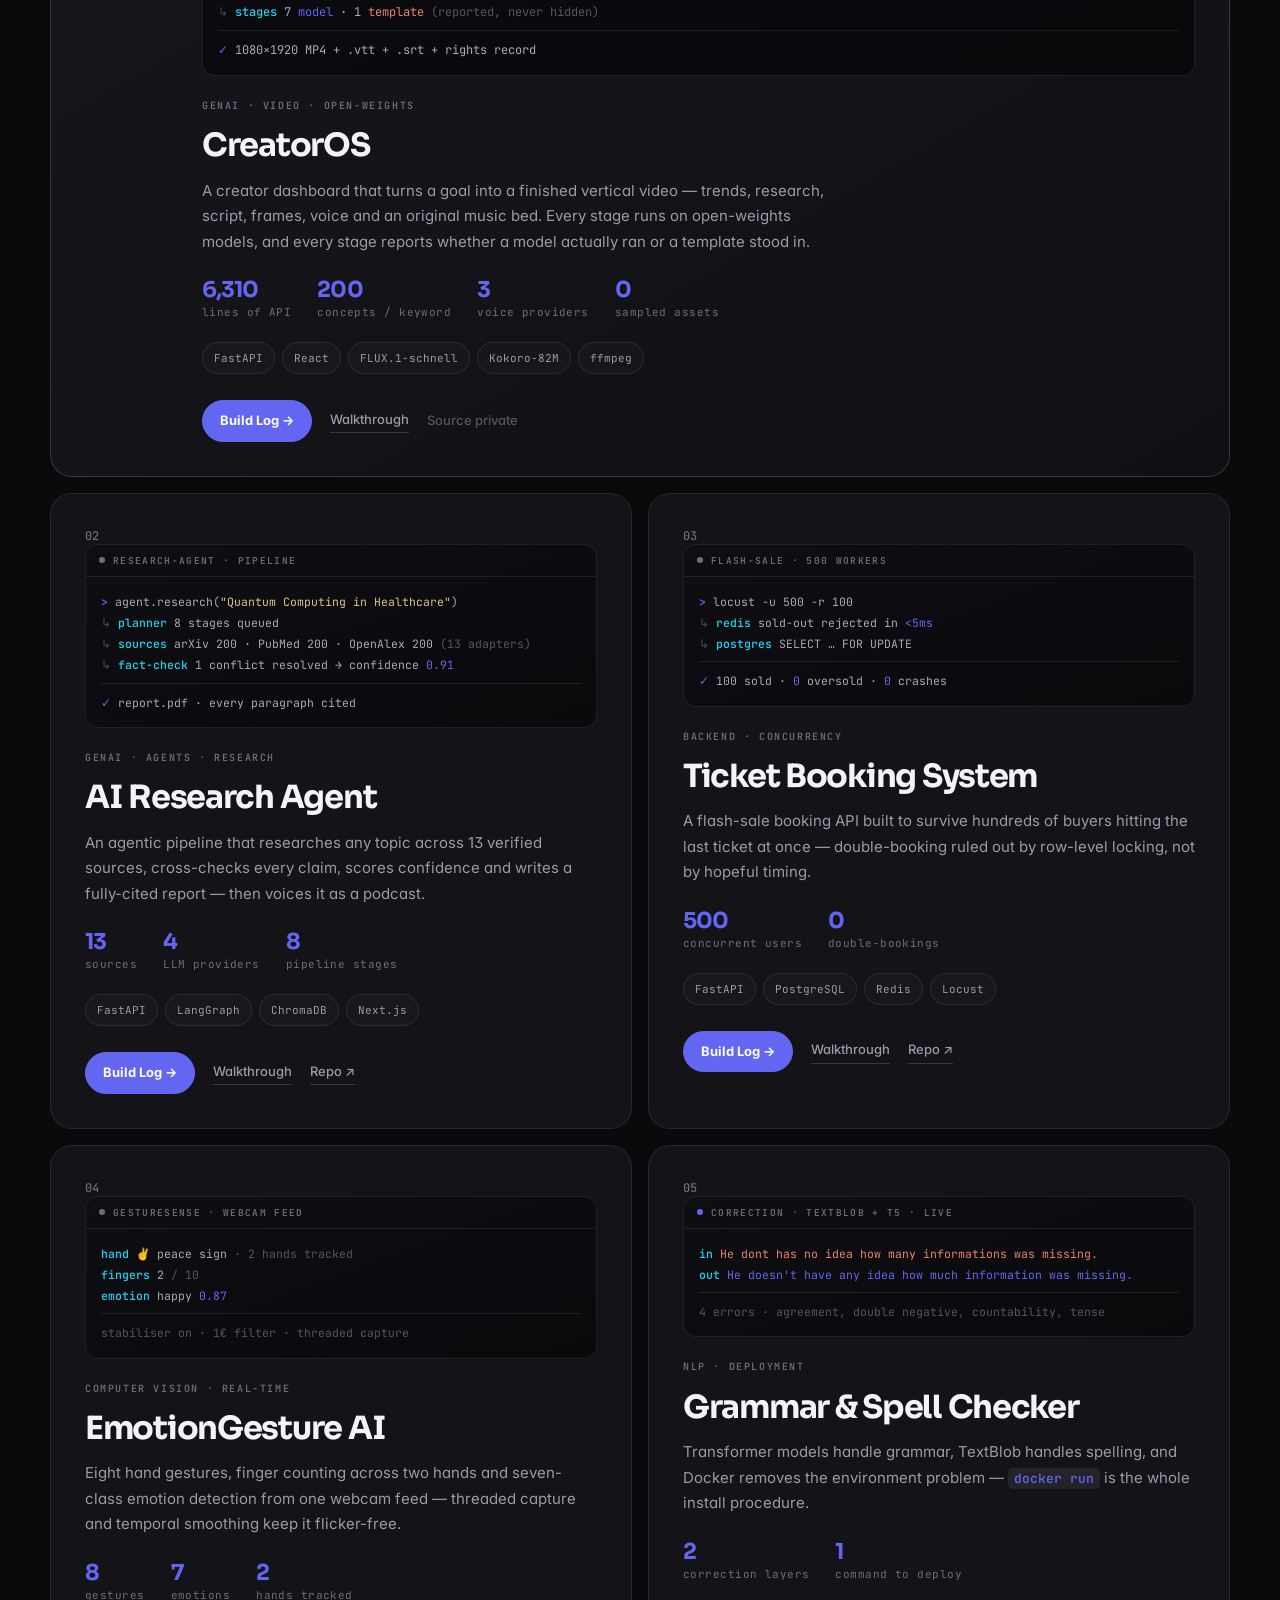
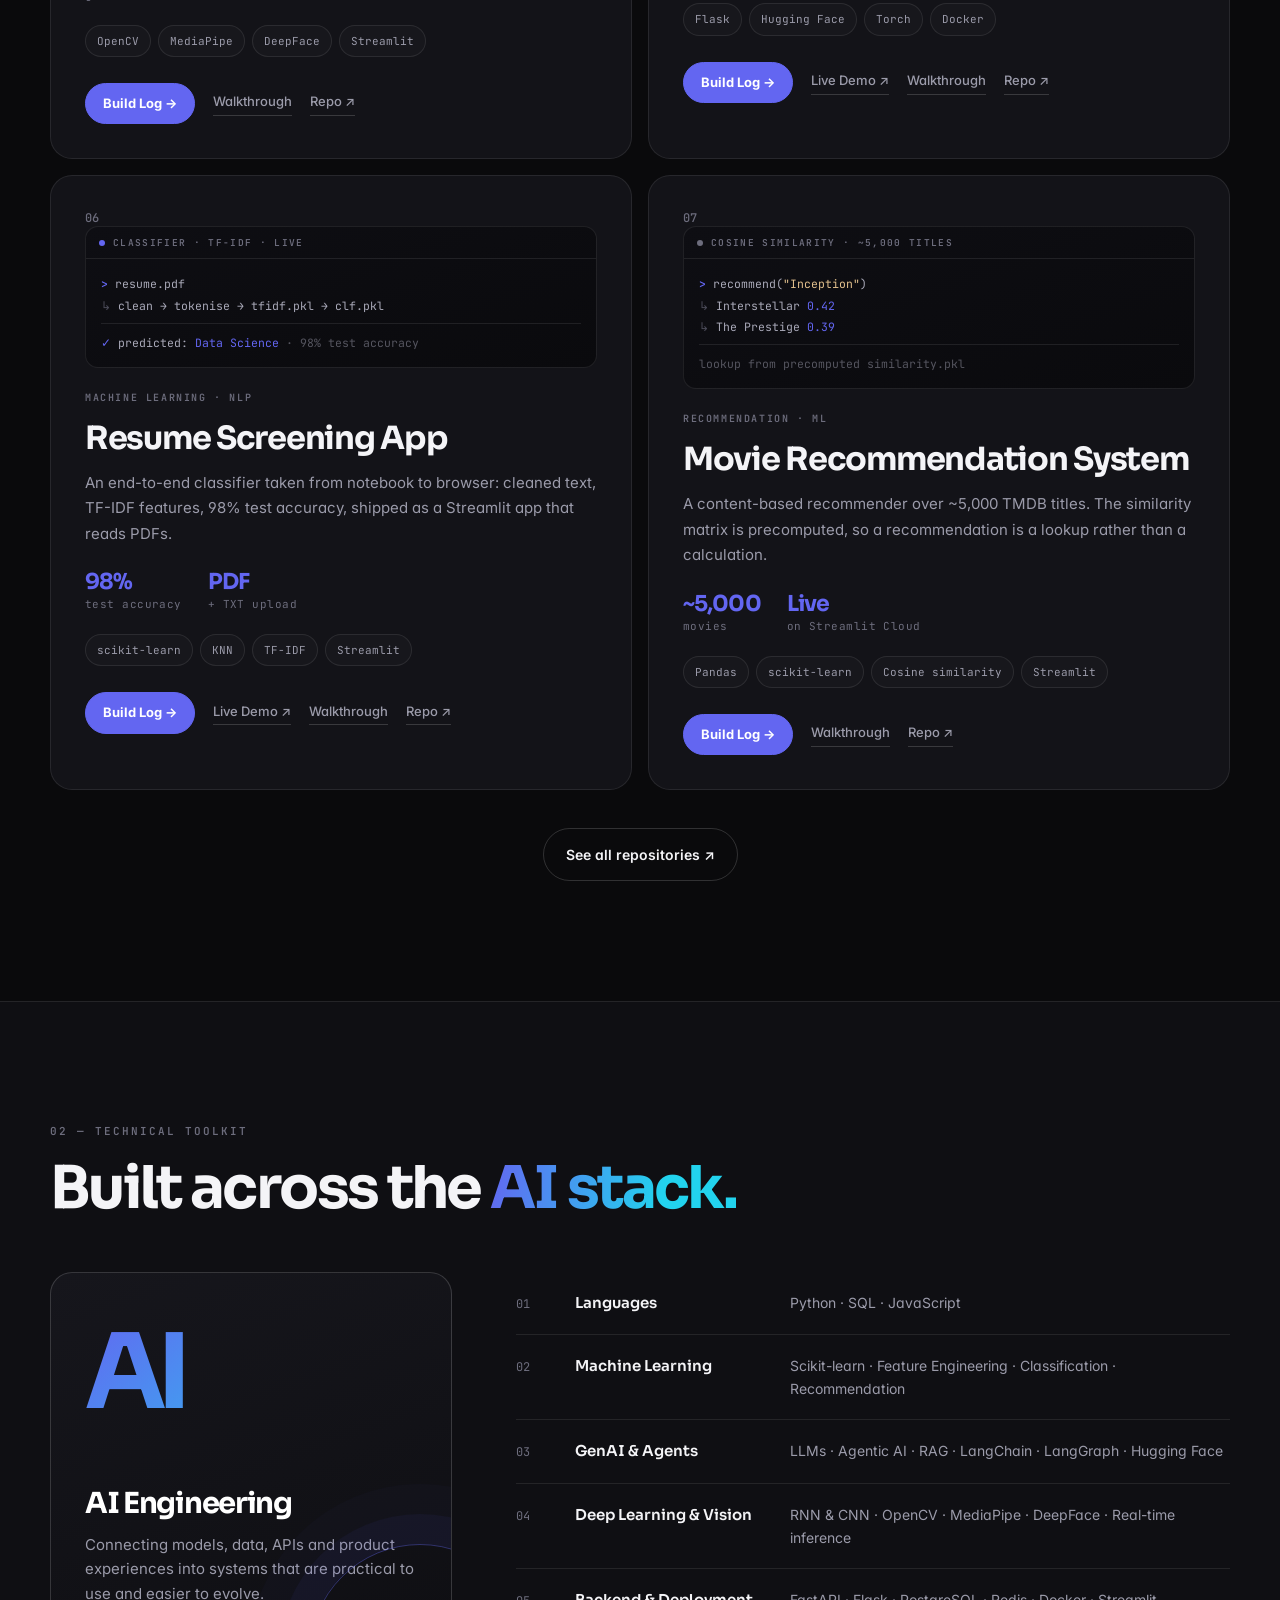
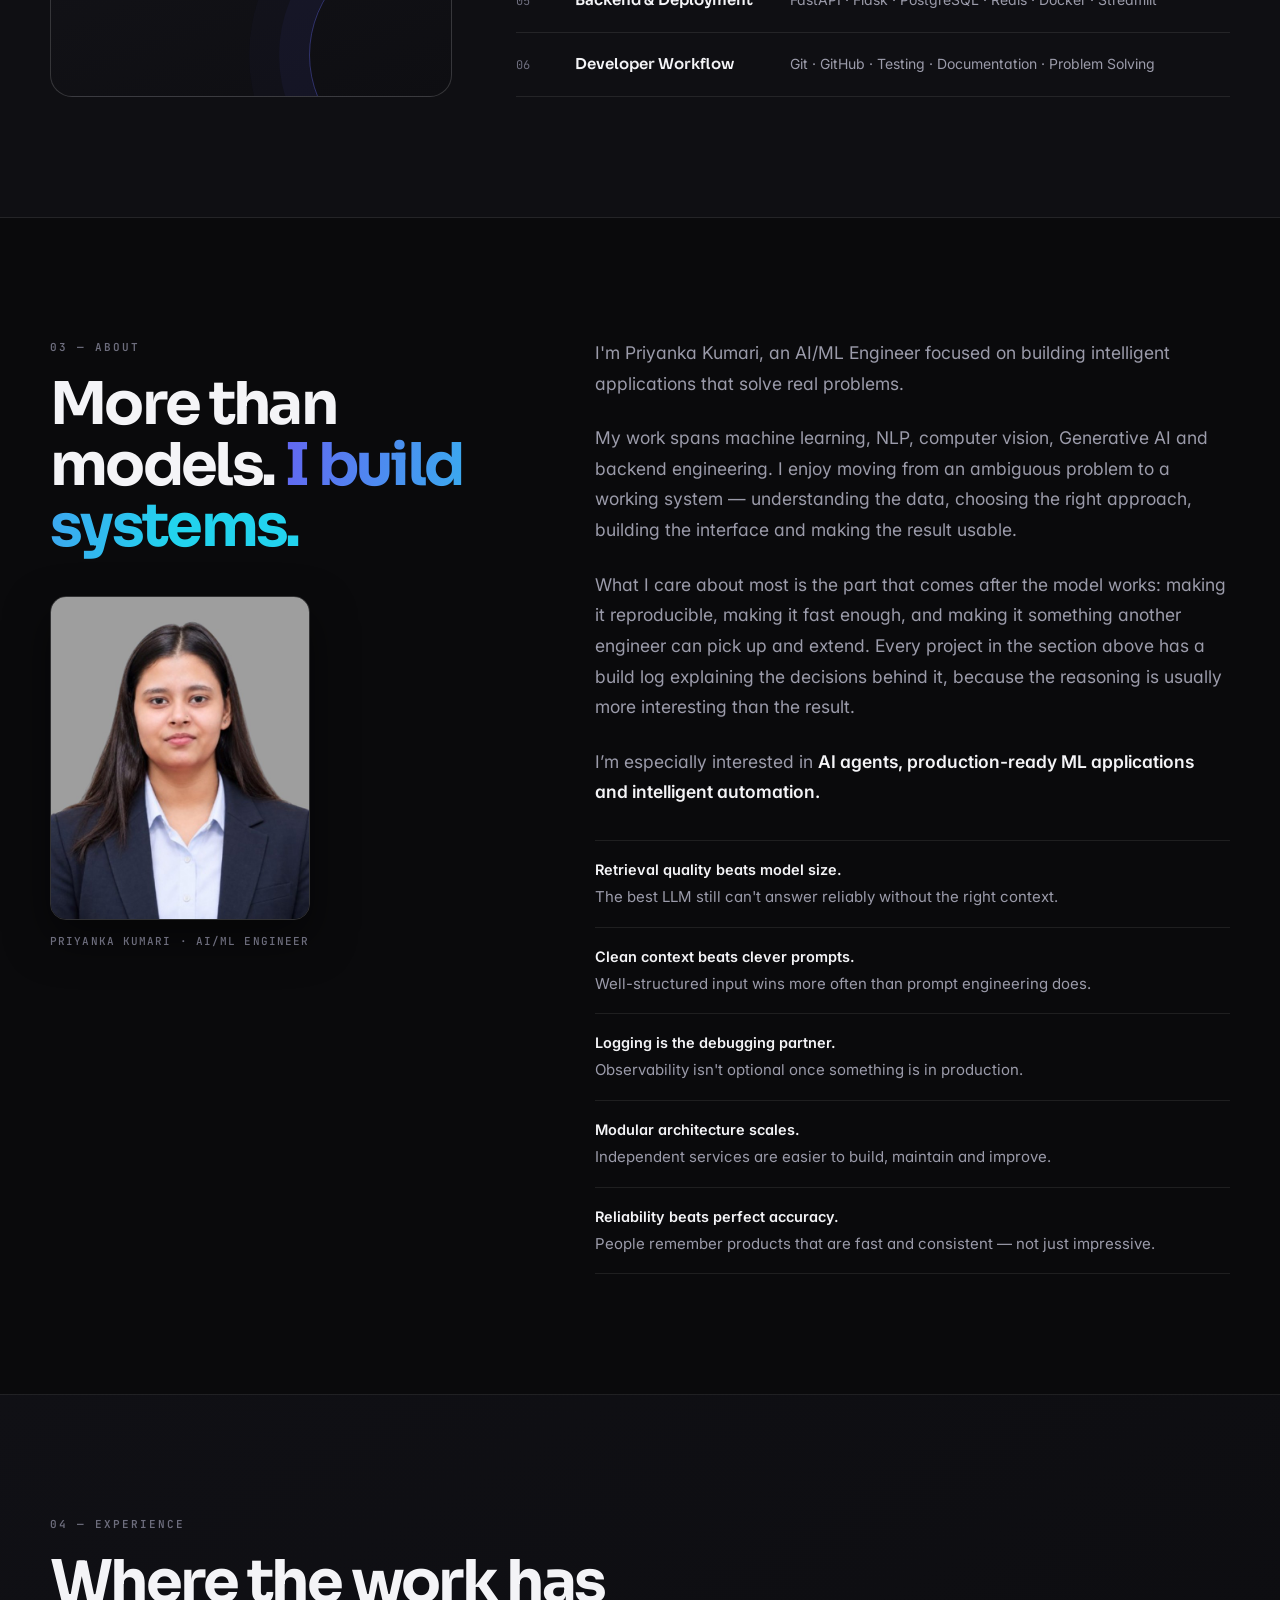
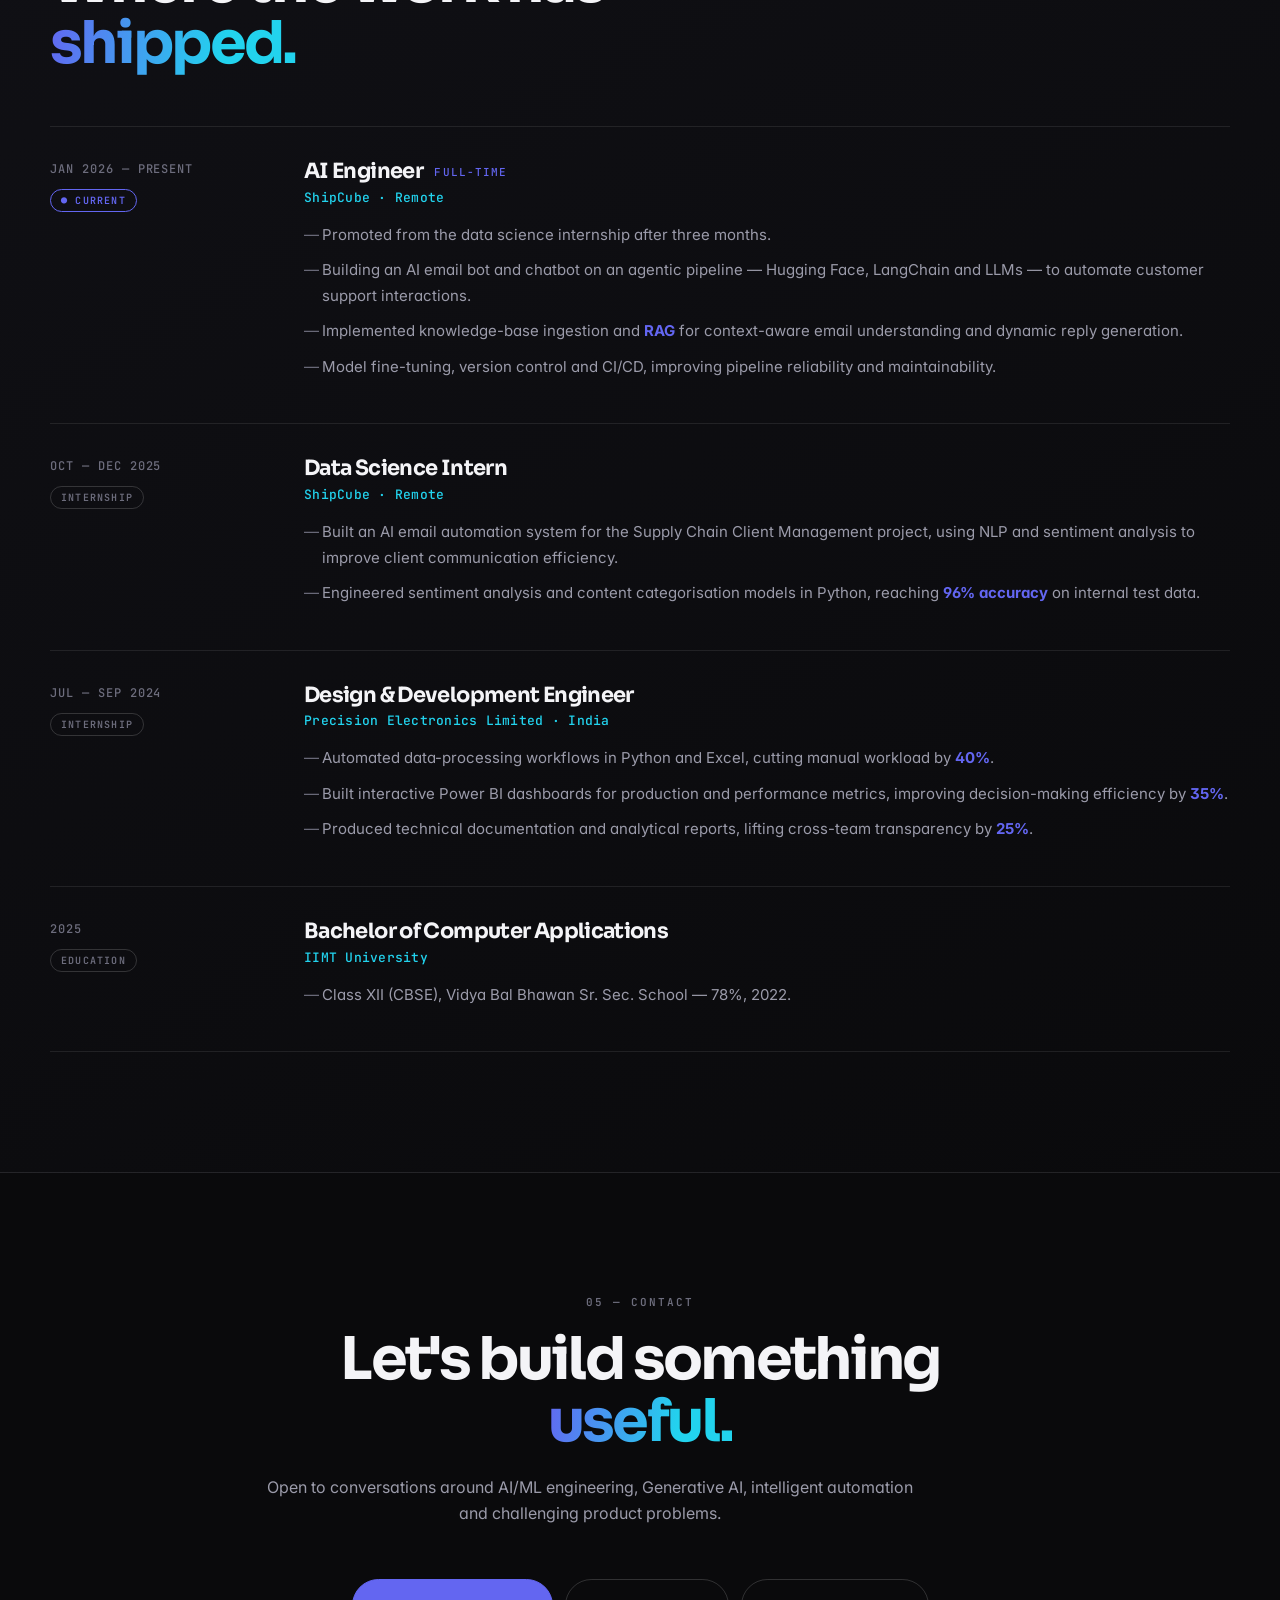
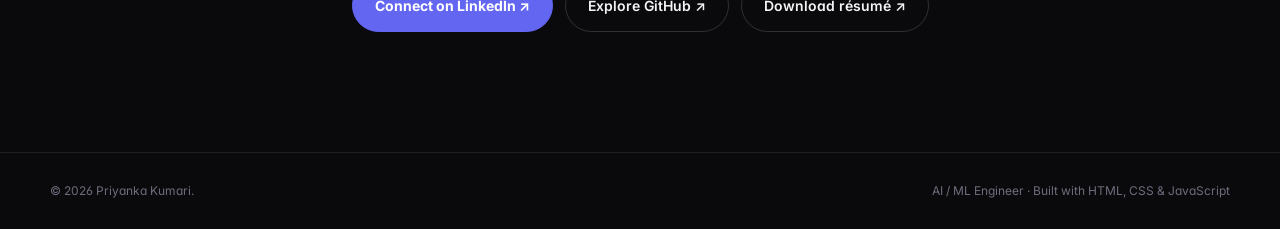
==== commit 93e58762: "Restore the portrait, background intact New headshot in formal dress. Used as-is this time rather th" ====
--- a/index.html
+++ b/index.html
@@ -296,6 +296,10 @@
         <div class="section-heading reveal">
           <p class="eyebrow">03 — ABOUT</p>
           <h2>More than models. <em>I build systems.</em></h2>
+          <figure class="portrait reveal">
+            <img src="assets/priyanka.jpg" alt="Priyanka Kumari, AI/ML Engineer" width="640" height="800" loading="lazy" decoding="async">
+            <figcaption>Priyanka Kumari · AI/ML Engineer</figcaption>
+          </figure>
         </div>
         <div class="about-copy reveal">
           <p>I'm Priyanka Kumari, an AI/ML Engineer focused on building intelligent applications that solve real problems.</p>
--- a/style.css
+++ b/style.css
@@ -410,3 +410,16 @@
 }
 .tl-type{font:500 11px var(--mono);letter-spacing:.1em;color:var(--accent);text-transform:uppercase;margin-left:8px;vertical-align:middle}
 .tl-type-pill{font:600 10px var(--mono);letter-spacing:.12em;color:var(--dim);border:1px solid var(--line-2);border-radius:999px;padding:4px 10px;text-transform:uppercase}
+
+/* ═══ Portrait ═════════════════════════════════════════════════════════ */
+.portrait{margin:38px 0 0;max-width:260px}
+.portrait img{
+  display:block;width:100%;height:auto;border-radius:16px;
+  border:1px solid var(--line-2);
+  box-shadow:0 18px 44px rgba(0,0,0,.5);
+}
+.portrait figcaption{
+  font:500 11px var(--mono);color:var(--dim);margin-top:14px;
+  letter-spacing:.1em;text-transform:uppercase;
+}
+@media(max-width:850px){.portrait{max-width:200px;margin-top:28px}}
